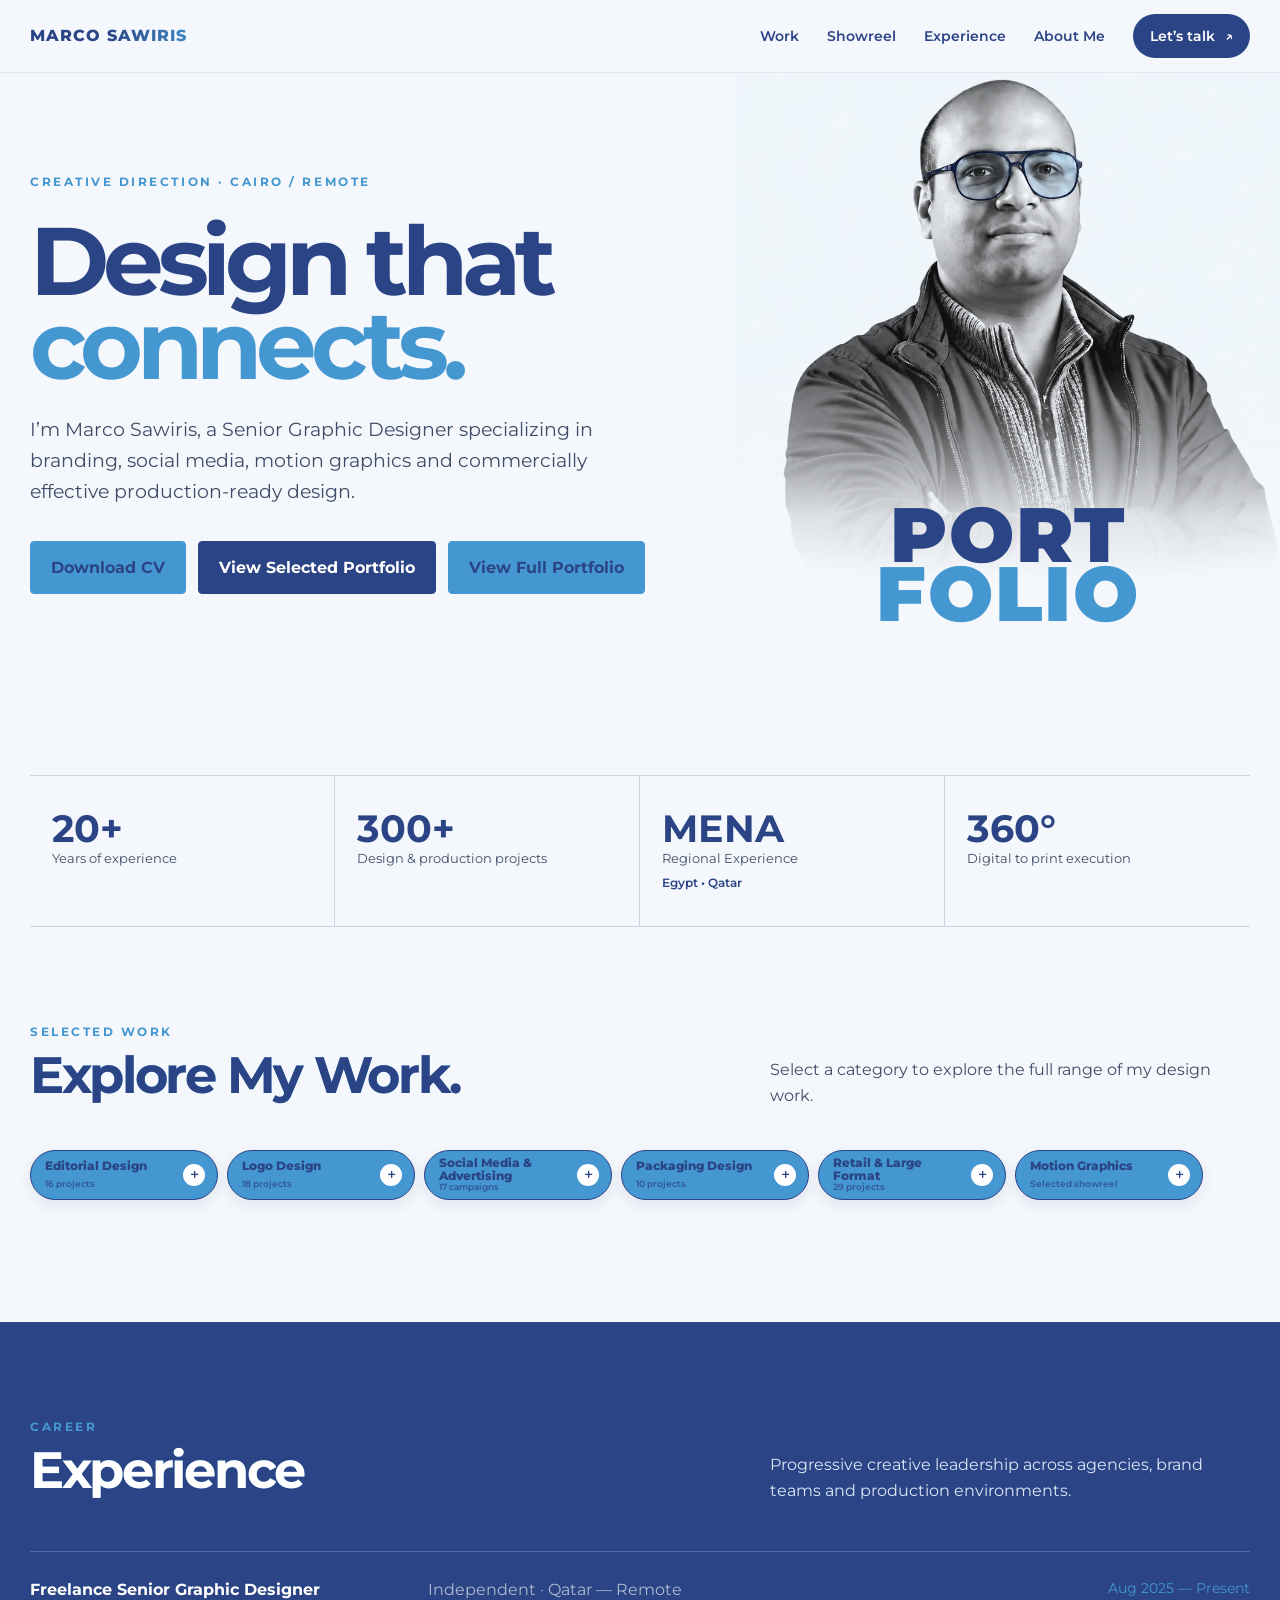
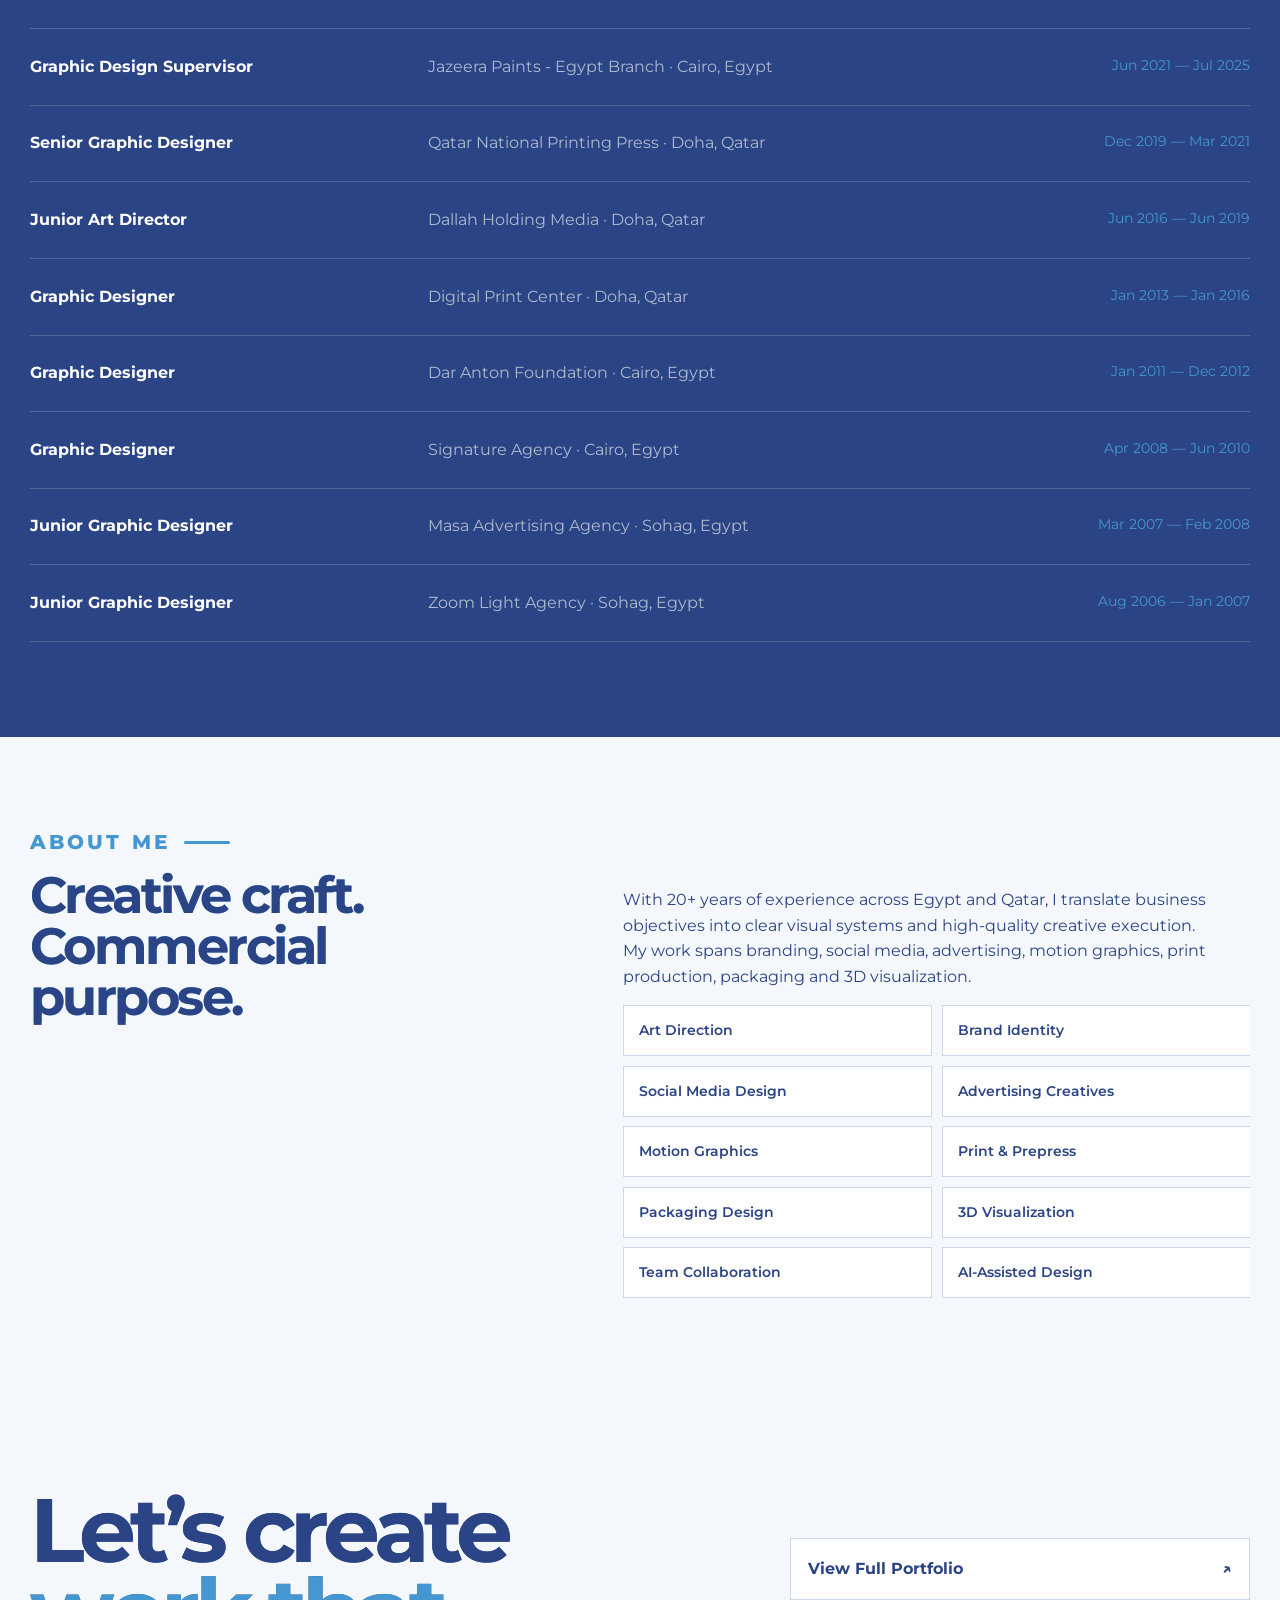
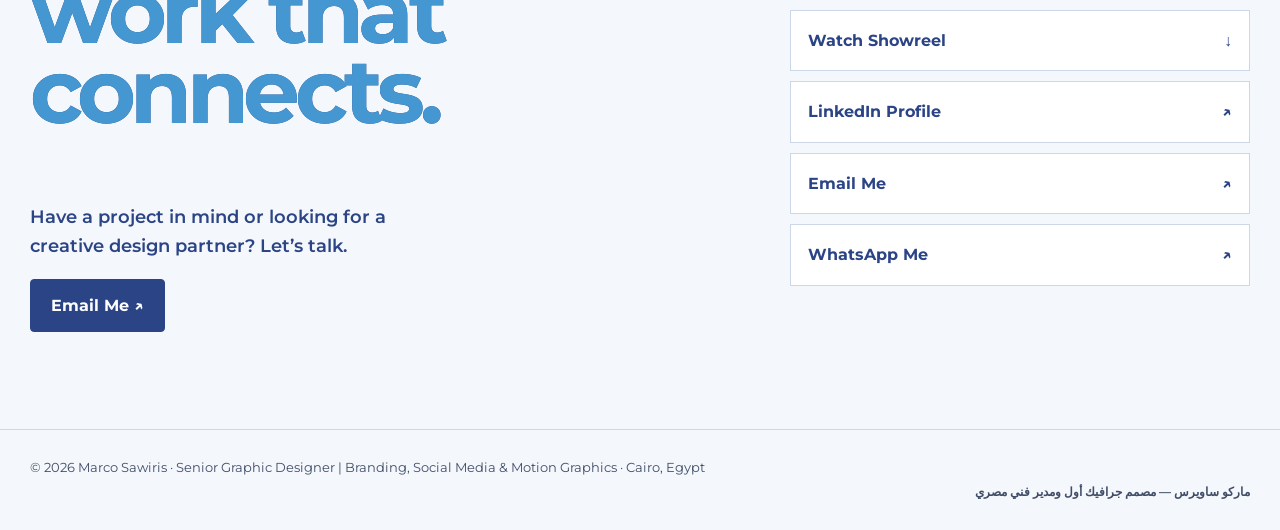
==== index.html @ f07af686 "Add files via upload" ====
<!doctype html>
<html lang="en">
  <head>
    <meta charset="UTF-8" />
    <meta name="viewport" content="width=device-width, initial-scale=1.0" />
    <meta name="theme-color" content="#102044" />

    <!-- العنوان اللي هيظهر في جوجل -->
    <title>Marco Sawiris | Senior Graphic Designer &amp; Art Director</title>

    <!-- الوصف اللي هيظهر في نتائج البحث -->
    <meta name="description" content="Marco Sawiris (ماركو ساويرس) — Senior Graphic Designer &amp; Art Director in Cairo: branding, social media, motion graphics, packaging &amp; print." />
    <meta name="author" content="Marco Sawiris" />
    <link rel="canonical" href="https://marco-sawiris.github.io/" />

    <!-- كود إثبات ملكية جوجل -->
    <meta name="google-site-verification" content="nOoADdu4auPwFT-9pPtDizTC8DgS2HjKHj9ZoH5v5hw" />

    <!-- المشاركة على واتساب / لينكدإن / فيسبوك / تويتر -->
    <meta property="og:type" content="website" />
    <meta property="og:site_name" content="Marco Sawiris" />
    <meta property="og:title" content="Marco Sawiris | Senior Graphic Designer &amp; Art Director" />
    <meta property="og:description" content="Commercially effective brand identities, campaigns, social content, and motion graphics." />
    <meta property="og:url" content="https://marco-sawiris.github.io/" />
    <meta property="og:image" content="https://marco-sawiris.github.io/assets/og-cover-2.jpg" />
    <meta property="og:image:width" content="1200" />
    <meta property="og:image:height" content="630" />
    <meta property="og:image:alt" content="Marco Sawiris — Senior Graphic Designer and Art Director" />
    <meta name="twitter:image" content="https://marco-sawiris.github.io/assets/og-cover-2.jpg" />
    <meta name="twitter:card" content="summary_large_image" />

    <!-- أيقونة الموقع (Favicon) -->
    <link rel="icon" type="image/png" href="assets/favicon.png?v=5" />
    <link rel="apple-touch-icon" href="assets/favicon.png?v=5" />

    <!-- ملف تعريف للـ AI (مسار نسبي) -->
    <link rel="alternate" type="text/plain" href="llms.txt" title="Marco Sawiris AI profile" />

    <!-- تحميل مبكر لأهم عناصر أول الشاشة -->
    <link rel="preload" as="image" href="assets/Marco.Sawiris-Hero-Portrait-03.webp" fetchpriority="high" />
    <link rel="preload" as="font" type="font/woff2" href="assets/fonts/Montserrat-VariableFont_wght.woff2" crossorigin />

    <!-- الستايلات -->
    <link rel="stylesheet" href="styles.css" />
    <link rel="stylesheet" href="experience-v19.css?v=47" />
    <style>
      .showreel .section-head .eyebrow,
      .showreel .section-head > p { color: #102044; }
      .to-top{position:fixed;right:max(20px,env(safe-area-inset-right));bottom:max(20px,env(safe-area-inset-bottom));z-index:20;width:48px;height:48px;border:0;border-radius:50%;background:#102044;color:#fff;font:700 1.35rem/1 Montserrat,Arial,sans-serif;display:grid;place-items:center;cursor:pointer;box-shadow:0 6px 20px rgba(16,32,68,.28);opacity:0;visibility:hidden;transform:translateY(12px);transition:opacity .25s ease,transform .25s ease,visibility .25s,background .2s}
      .to-top.is-visible{opacity:1;visibility:visible;transform:none}
      .to-top:hover{background:#304789}
      .to-top:focus-visible{outline:3px solid #50a8d9;outline-offset:3px}
      @media(prefers-reduced-motion:reduce){.to-top{transition:none}}
      .featured-reel{position:relative;aspect-ratio:16/9;background:#102044;margin-bottom:8px;overflow:hidden}
      .featured-reel-btn{appearance:none;border:0;padding:0;margin:0;width:100%;height:100%;position:relative;display:block;background:#102044;cursor:pointer;color:#fff;font:700 .95rem/1.3 Montserrat,Arial,sans-serif;text-align:left}
      .featured-reel-btn img{width:100%;height:100%;object-fit:cover;display:block;opacity:.9}
      .featured-reel-play{position:absolute;inset:0;margin:auto;width:84px;height:84px;border-radius:50%;background:rgba(48,71,137,.94);display:grid;place-items:center;font-size:1.7rem;padding-left:5px;box-shadow:0 0 0 12px rgba(80,168,217,.18);transition:transform .25s ease}
      .featured-reel-btn:hover .featured-reel-play{transform:scale(1.1)}
      .featured-reel-btn:focus-visible{outline:3px solid #50a8d9;outline-offset:-3px}
      .featured-reel-title{position:absolute;left:18px;bottom:14px;text-shadow:0 2px 10px rgba(0,0,0,.6)}
      .featured-reel iframe{width:100%;height:100%;border:0;display:block}
      .contact-cta{grid-column:1;grid-row:2}
      .contact-cta p{margin:0 0 18px;font-size:1.15rem;font-weight:600;max-width:34ch}
      @media(min-width:851px){.contact{grid-template-columns:1.2fr .8fr}.contact h2{grid-column:1;grid-row:1}.contact-links{grid-column:2;grid-row:1 / span 2}}
      @media(max-width:850px){.contact-cta{grid-column:auto;grid-row:auto}.featured-reel-play{width:64px;height:64px}}
    </style>

    <!-- السكريبتات (defer: بتشتغل بنفس الترتيب بعد تحميل الصفحة) -->
    <script defer src="motion.js"></script>
    <script defer src="logos-v1.js?v=5"></script>
    <script defer src="social-v1.js?v=12"></script>
    <script defer src="packaging-v1.js?v=3"></script>
    <script defer src="retail-v2.js?v=1"></script>
    <script defer src="showreel-v1.js?v=4"></script>
    <script defer src="experience-v19.js"></script>
    <script defer src="portfolio-toggle.js?v=8"></script>
    <script defer src="artwork-protection.js?v=3"></script>

    <!-- بيانات منظمة لجوجل: كيان واحد متسق على نفس الدومين -->
    <script type="application/ld+json">
    {
      "@context": "https://schema.org",
      "@graph": [
        {
          "@type": "WebSite",
          "@id": "https://marco-sawiris.github.io/#website",
          "name": "Marco Sawiris",
          "alternateName": ["ماركو ساويرس", "Marco Sawiris Portfolio"],
          "url": "https://marco-sawiris.github.io/"
        },
        {
          "@type": "ProfilePage",
          "url": "https://marco-sawiris.github.io/",
          "name": "Marco Sawiris — Senior Graphic Designer | Branding, Social Media & Motion Graphics",
          "dateModified": "2026-09-30T12:00:00+00:00",
          "isPartOf": { "@id": "https://marco-sawiris.github.io/#website" },
          "mainEntity": {
            "@type": "Person",
            "@id": "https://marco-sawiris.github.io/#marco-sawiris",
            "name": "Marco Sawiris",
            "alternateName": ["ماركو ساويرس", "Marco Sawires"],
            "url": "https://marco-sawiris.github.io/",
            "jobTitle": [
              "Senior Graphic Designer",
              "Art Director",
              "Graphic Design Supervisor"
            ],
            "description": "Egyptian Senior Graphic Designer with 20+ years of experience in branding, social media, motion graphics, print production, packaging and 3D visualization.",
            "knowsLanguage": ["Arabic", "English"],
            "homeLocation": { "@type": "Place", "name": "Cairo, Egypt" },
            "sameAs": [
              "https://www.linkedin.com/in/marco-sawiris",
              "https://linktr.ee/marco.sawiris"
            ]
          }
        }
      ]
    }
    </script>
  </head>
  <body>
    <nav class="nav">
      <div class="wrap nav-inner">
        <a class="mark" href="#top">MARCO SAWIRIS</a>
        <div class="menu">
          <a href="#work">Work</a><a href="#showreel">Showreel</a
          ><a href="#experience">Experience</a><a href="#about">About Me</a
          ><a class="pill" href="#contact">Let’s talk <span>↗</span></a>
        </div>
      </div>
    </nav>
    <main id="top">
      <header class="hero">
        <div class="hero-copy">
          <div class="eyebrow">Creative Direction · Cairo / Remote</div>
          <h1>Design that<br /><span>connects.</span></h1>
          <p class="lead">
            I’m Marco Sawiris, a Senior Graphic Designer specializing in
            branding, social media, motion graphics and commercially effective
            production-ready design.
          </p>
          <div class="hero-actions">
            <a
              class="btn"
              href="https://drive.google.com/file/d/1GhDxaaLKymtLOQxXorWLY9MQk9ELjSIa/view?usp=drivesdk"
              target="_blank"
              rel="noopener"
              >Download CV</a
            ><a
              class="btn primary"
              href="https://drive.google.com/file/d/1zF6tZiy5BdkBHuLDIIH_CXRCL01OF262/view?usp=drivesdk"
              target="_blank"
              rel="noopener"
              >View Selected Portfolio</a
            ><a
              class="btn"
              href="https://drive.google.com/file/d/1ewgBhCnZVvy12nM0HY8t4wVZW1QT7ZI0/view?usp=drivesdk"
              target="_blank"
              rel="noopener"
              >View Full Portfolio</a>
          </div>
        </div>
        <div class="hero-art">
          <strong role="img" aria-label="Portfolio"
            ><span class="port">PORT</span
            ><span class="folio">FOLIO</span></strong
          ><video
            class="portrait hero-video"
            autoplay
            muted
            playsinline
            preload="metadata"
            poster="assets/Marco.Sawiris-Hero-Portrait-03.webp"
            aria-label="Animated portrait of Marco Sawiris"
          >
            <source
              src="assets/Marco.Sawiris-Hero-Video-02-web.mp4"
              type="video/mp4"
            />
          </video>
        </div>
      </header>
      <div class="wrap stats">
        <div class="stat">
          <strong>20+</strong><span>Years of experience</span>
        </div>
        <div class="stat">
          <strong>300+</strong><span>Design & production projects</span>
        </div>
        <div class="stat">
          <strong>MENA</strong
          ><span
            >Regional Experience<small
              >Egypt • Qatar</small
            ></span
          >
        </div>
        <div class="stat">
          <strong>360°</strong><span>Digital to print execution</span>
        </div>
      </div>
      <section id="work">
        <div class="wrap">
          <div class="section-head">
            <div>
              <div class="eyebrow">Selected work</div>
              <h2 id="work-title">Explore My Work.</h2>
            </div>
            <p id="work-description">
              Select a category to explore the full range of my design work.
            </p>
          </div>
          <div class="filters" role="group" aria-label="Portfolio category">
            <button class="filter" data-filter="print" aria-expanded="false">
              Editorial Design</button
            ><button class="filter" data-filter="logo" aria-expanded="false">
              Logo Design</button
            ><button class="filter" data-filter="social" aria-expanded="false">
              Social Media &amp; Advertising</button
            ><button
              class="filter"
              data-filter="packaging"
              aria-expanded="false"
            >
              Packaging Design</button
            ><button class="filter" data-filter="retail" aria-expanded="false">
              Retail &amp; Large Format</button
            ><button class="filter" data-filter="motion" aria-expanded="false">
              Motion Graphics
            </button>
          </div>
          <div class="work-grid" id="portfolio-grid">
            <a
              class="work-card editorial-card"
              data-category="print"
              href="assets/editorial/Marco.Sawiris-Editorial-Print-02-Valuable-Archaeological-Collection.jpg"
              target="_blank"
              rel="noopener"
              ><img loading="lazy" decoding="async"
                src="assets/editorial/Marco.Sawiris-Editorial-Print-02-Valuable-Archaeological-Collection.jpg"
                alt="Valuable Archaeological Collection book cover"
              />
              <div class="editorial-copy">
                <h3>Valuable Archaeological Collection</h3>
                <p class="project-type">Book Cover - Culture & Heritage</p>
                <h4>Concept & Design Approach</h4>
                <p>
                  <b>Concept:</b> A heritage-led cover built around Islamic
                  architectural detail, giving the publication a strong sense of
                  history and cultural value.
                </p>
                <p>
                  <b>Design Approach:</b> Cinematic imagery, warm tonal
                  treatment and focused Arabic typography create depth and a
                  premium archival character.
                </p>
              </div></a
            >
            <a
              class="work-card editorial-card"
              data-category="print"
              href="assets/editorial/Marco.Sawiris-Editorial-Print-01-Amiri-Gems.jpg"
              target="_blank"
              rel="noopener"
              ><img loading="lazy" decoding="async"
                src="assets/editorial/Marco.Sawiris-Editorial-Print-01-Amiri-Gems.jpg"
                alt="Amiri Gems jewelry catalog"
              />
              <div class="editorial-copy">
                <h3>Amiri Gems</h3>
                <p class="project-type">Catalog - Jewelry</p>
                <h4>Concept & Design Approach</h4>
                <p>
                  <b>Concept:</b> A refined jewelry catalog direction that
                  places the product at the center and communicates elegance,
                  rarity and craftsmanship.
                </p>
                <p>
                  <b>Design Approach:</b> Premium product imagery, restrained
                  composition and soft neutral tones support a luxurious visual
                  hierarchy.
                </p>
              </div></a
            >
            <a
              class="work-card editorial-card"
              data-category="print"
              href="assets/editorial/Marco.Sawiris-Editorial-Print-03-Gulf-Builders.jpg"
              target="_blank"
              rel="noopener"
              ><img loading="lazy" decoding="async"
                src="assets/editorial/Marco.Sawiris-Editorial-Print-03-Gulf-Builders.jpg"
                alt="Gulf Builders construction company profile"
              />
              <div class="editorial-copy">
                <h3>Gulf Builders</h3>
                <p class="project-type">Company Profile - Construction</p>
                <h4>Concept & Design Approach</h4>
                <p>
                  <b>Concept:</b> A corporate profile concept built around the
                  human side of construction, balancing safety, expertise and
                  professional credibility.
                </p>
                <p>
                  <b>Design Approach:</b> Realistic photography, clear hierarchy
                  and industrial visual cues create a direct, dependable
                  corporate presentation.
                </p>
              </div></a
            >
            <a
              class="work-card editorial-card"
              data-category="print"
              href="assets/editorial/Marco.Sawiris-Editorial-Print-04-Al-Sawari-Bright-Light.jpg"
              target="_blank"
              rel="noopener"
              ><img loading="lazy" decoding="async"
                src="assets/editorial/Marco.Sawiris-Editorial-Print-04-Al-Sawari-Bright-Light.jpg"
                alt="Al-Sawari Bright Light real estate company profile"
              />
              <div class="editorial-copy">
                <h3>Al-Sawari Bright Light</h3>
                <p class="project-type">Company Profile - Real Estate</p>
                <h4>Concept & Design Approach</h4>
                <p>
                  <b>Concept:</b> A contemporary corporate cover using
                  architecture as the main brand asset, communicating scale,
                  development and modern urban growth.
                </p>
                <p>
                  <b>Design Approach:</b> Geometric white lines, architectural
                  photography and generous negative space give the profile a
                  structured modern identity.
                </p>
              </div></a
            >
            <a
              class="work-card editorial-card"
              data-category="print"
              href="assets/editorial/Marco.Sawiris-Editorial-Print-05-Volt-Craft-Contracting.jpg"
              target="_blank"
              rel="noopener"
              ><img loading="lazy" decoding="async"
                src="assets/editorial/Marco.Sawiris-Editorial-Print-05-Volt-Craft-Contracting.jpg"
                alt="Volt Craft Contracting company profile"
              />
              <div class="editorial-copy">
                <h3>Volt Craft Contracting</h3>
                <p class="project-type">Company Profile - Contracting</p>
                <h4>Concept & Design Approach</h4>
                <p>
                  <b>Concept:</b> A bold corporate publication that presents the
                  contractor as modern, capable and people-driven, with a strong
                  visual identity.
                </p>
                <p>
                  <b>Design Approach:</b> High-contrast branding, monochrome
                  team imagery and modular editorial layouts create a confident
                  contemporary system.
                </p>
              </div></a
            >
            <a
              class="work-card editorial-card"
              data-category="print"
              href="assets/editorial/Marco.Sawiris-Editorial-Print-06-Energy-Awards-Dinner-Menu.jpg"
              target="_blank"
              rel="noopener"
              ><img loading="lazy" decoding="async"
                src="assets/editorial/Marco.Sawiris-Editorial-Print-06-Energy-Awards-Dinner-Menu.jpg"
                alt="Energy Awards dinner menu"
              />
              <div class="editorial-copy">
                <h3>Energy Awards Dinner Menu</h3>
                <p class="project-type">Event Collateral - Energy</p>
                <h4>Concept & Design Approach</h4>
                <p>
                  <b>Concept:</b> An elegant event menu designed to reflect the
                  prestige of an international energy awards ceremony without
                  visual excess.
                </p>
                <p>
                  <b>Design Approach:</b> Subtle geometric patterning, centered
                  typography and restrained metallic tones establish a formal
                  premium character.
                </p>
              </div></a
            >
            <a
              class="work-card editorial-card"
              data-category="print"
              href="assets/editorial/Marco.Sawiris-Editorial-Print-07-Jazeera-Paints-Price-List.jpg"
              target="_blank"
              rel="noopener"
              ><img loading="lazy" decoding="async"
                src="assets/editorial/Marco.Sawiris-Editorial-Print-07-Jazeera-Paints-Price-List.jpg"
                alt="Jazeera Paints price list catalog"
              />
              <div class="editorial-copy">
                <h3>Jazeera Paints Price List</h3>
                <p class="project-type">Product Catalog - Paints</p>
                <h4>Concept & Design Approach</h4>
                <p>
                  <b>Concept:</b> A functional product publication that
                  organizes a broad paint range into an accessible, branded
                  reference for customers and sales teams.
                </p>
                <p>
                  <b>Design Approach:</b> Clean grids, product-led pages and
                  controlled brand accents improve navigation while keeping the
                  catalog visually light.
                </p>
              </div></a
            >
            <a
              class="work-card editorial-card"
              data-category="print"
              href="assets/editorial/Marco.Sawiris-Editorial-Print-08-Jazeera-Cement-Products.jpg"
              target="_blank"
              rel="noopener"
              ><img loading="lazy" decoding="async"
                src="assets/editorial/Marco.Sawiris-Editorial-Print-08-Jazeera-Cement-Products.jpg"
                alt="Jazeera Cement Products catalog"
              />
              <div class="editorial-copy">
                <h3>Jazeera Cement Products</h3>
                <p class="project-type">Product Catalog - Construction</p>
                <h4>Concept & Design Approach</h4>
                <p>
                  <b>Concept:</b> A technical catalog direction that makes
                  industrial products feel organized, contemporary and
                  commercially presentable.
                </p>
                <p>
                  <b>Design Approach:</b> Neutral architectural styling,
                  structured information blocks and product renders create a
                  precise professional hierarchy.
                </p>
              </div></a
            >
            <a
              class="work-card editorial-card"
              data-category="print"
              href="assets/editorial/Marco.Sawiris-Editorial-Print-09-Qatar-Trade-Conference.jpg"
              target="_blank"
              rel="noopener"
              ><img loading="lazy" decoding="async"
                src="assets/editorial/Marco.Sawiris-Editorial-Print-09-Qatar-Trade-Conference.jpg"
                alt="Qatar Trade Conference magazine"
              />
              <div class="editorial-copy">
                <h3>Qatar Trade Conference</h3>
                <p class="project-type">Magazine - Event Publication</p>
                <h4>Concept & Design Approach</h4>
                <p>
                  <b>Concept:</b> A dynamic conference publication that connects
                  trade, logistics and expert content within one energetic
                  editorial language.
                </p>
                <p>
                  <b>Design Approach:</b> Circular image framing, strong
                  blue-magenta accents and clear content hierarchy create
                  movement and event visibility.
                </p>
              </div></a
            >
            <a
              class="work-card editorial-card"
              data-category="print"
              href="assets/editorial/Marco.Sawiris-Editorial-Print-10-Hadu-Projects.jpg"
              target="_blank"
              rel="noopener"
              ><img loading="lazy" decoding="async"
                src="assets/editorial/Marco.Sawiris-Editorial-Print-10-Hadu-Projects.jpg"
                alt="Hadu Projects gift catalog"
              />
              <div class="editorial-copy">
                <h3>Hadu Projects</h3>
                <p class="project-type">Gift Catalog - Creative Industries</p>
                <h4>Concept & Design Approach</h4>
                <p>
                  <b>Concept:</b> A playful catalog identity that presents
                  creative merchandise through a hand-drawn visual language with
                  an approachable personality.
                </p>
                <p>
                  <b>Design Approach:</b> Monochrome doodle illustration with a
                  bold red focal block gives the cover contrast, memorability
                  and youthful energy.
                </p>
              </div></a
            >
            <a
              class="work-card editorial-card"
              data-category="print"
              href="assets/editorial/Marco.Sawiris-Editorial-Print-11-Shell-World-Qatar.jpg"
              target="_blank"
              rel="noopener"
              ><img loading="lazy" decoding="async"
                src="assets/editorial/Marco.Sawiris-Editorial-Print-11-Shell-World-Qatar.jpg"
                alt="Shell World Qatar corporate magazine"
              />
              <div class="editorial-copy">
                <h3>Shell World Qatar</h3>
                <p class="project-type">Corporate Magazine - Energy</p>
                <h4>Concept & Design Approach</h4>
                <p>
                  <b>Concept:</b> A corporate magazine system that balances
                  global brand consistency with local editorial storytelling and
                  event coverage.
                </p>
                <p>
                  <b>Design Approach:</b> Strong Shell brand colors, modular
                  article layouts and documentary imagery support fast reading
                  and brand recognition.
                </p>
              </div></a
            >
            <a
              class="work-card editorial-card"
              data-category="print"
              href="assets/editorial/Marco.Sawiris-Editorial-Print-12-North-Oil-Company.jpg"
              target="_blank"
              rel="noopener"
              ><img loading="lazy" decoding="async"
                src="assets/editorial/Marco.Sawiris-Editorial-Print-12-North-Oil-Company.jpg"
                alt="North Oil Company corporate brochure"
              />
              <div class="editorial-copy">
                <h3>North Oil Company</h3>
                <p class="project-type">Corporate Brochure - Energy</p>
                <h4>Concept & Design Approach</h4>
                <p>
                  <b>Concept:</b> An information-led corporate brochure that
                  translates complex operational content into a clear and
                  credible visual story.
                </p>
                <p>
                  <b>Design Approach:</b> Geometric brand shapes, infographics,
                  photography and disciplined grids make technical information
                  easier to scan.
                </p>
              </div></a
            >
            <a
              class="work-card editorial-card"
              data-category="print"
              href="assets/editorial/Marco.Sawiris-Editorial-Print-13-Shop-Qatar.jpg"
              target="_blank"
              rel="noopener"
              ><img loading="lazy" decoding="async"
                src="assets/editorial/Marco.Sawiris-Editorial-Print-13-Shop-Qatar.jpg"
                alt="Shop Qatar retail and lifestyle magazine"
              />
              <div class="editorial-copy">
                <h3>Shop Qatar</h3>
                <p class="project-type">Magazine - Retail & Lifestyle</p>
                <h4>Concept & Design Approach</h4>
                <p>
                  <b>Concept:</b> A lively editorial direction built around
                  shopping, fashion and city experiences, designed to feel
                  energetic and contemporary.
                </p>
                <p>
                  <b>Design Approach:</b> Bold illustration, warm orange-magenta
                  tones and expressive editorial imagery create a youthful
                  retail atmosphere.
                </p>
              </div></a
            >
            <a
              class="work-card editorial-card"
              data-category="print"
              href="assets/editorial/Marco.Sawiris-Editorial-Print-14-Idea-Notebook.jpg"
              target="_blank"
              rel="noopener"
              ><img loading="lazy" decoding="async"
                src="assets/editorial/Marco.Sawiris-Editorial-Print-14-Idea-Notebook.jpg"
                alt="Idea Notebook entrepreneurship cover"
              />
              <div class="editorial-copy">
                <h3>Idea Notebook</h3>
                <p class="project-type">Notebook Cover - Entrepreneurship</p>
                <h4>Concept & Design Approach</h4>
                <p>
                  <b>Concept:</b> A creative notebook concept centered on ideas,
                  ambition and entrepreneurship, using informal visual language
                  to encourage expression.
                </p>
                <p>
                  <b>Design Approach:</b> Handwritten typography, sketch-style
                  graphics and varied accent colors create a personal, energetic
                  and idea-driven feel.
                </p>
              </div></a
            >
            <a
              class="work-card editorial-card"
              data-category="print"
              href="assets/editorial/Marco.Sawiris-Editorial-Print-15-QSRTC-Outreach-2015.jpg"
              target="_blank"
              rel="noopener"
              ><img loading="lazy" decoding="async"
                src="assets/editorial/Marco.Sawiris-Editorial-Print-15-QSRTC-Outreach-2015.jpg"
                alt="QSRTC Outreach publication"
              />
              <div class="editorial-copy">
                <h3>QSRTC Outreach</h3>
                <p class="project-type">Outreach Publication - Energy</p>
                <h4>Concept & Design Approach</h4>
                <p>
                  <b>Concept:</b> A compact outreach publication presenting
                  technical activities in an accessible format while maintaining
                  strong corporate recognition.
                </p>
                <p>
                  <b>Design Approach:</b> Shell yellow, structured spreads and
                  technical photography deliver a clean branded editorial system
                  with high visibility.
                </p>
              </div></a
            >
            <a
              class="work-card editorial-card"
              data-category="print"
              href="assets/editorial/Marco.Sawiris-Editorial-Print-16-Corporate-Profile-Qatar.jpg"
              target="_blank"
              rel="noopener"
              ><img loading="lazy" decoding="async"
                src="assets/editorial/Marco.Sawiris-Editorial-Print-16-Corporate-Profile-Qatar.jpg"
                alt="Qatar real estate corporate profile"
              />
              <div class="editorial-copy">
                <h3>Corporate Profile - Qatar</h3>
                <p class="project-type">Company Profile - Real Estate</p>
                <h4>Concept & Design Approach</h4>
                <p>
                  <b>Concept:</b> A restrained corporate editorial concept
                  combining Doha architecture with a formal information
                  structure for a credible business presence.
                </p>
                <p>
                  <b>Design Approach:</b> Monochrome city photography, burgundy
                  accents and geometric patterning create a mature,
                  institutional and regionally relevant look.
                </p>
              </div></a
            >
          </div>
        </div>
      </section>
      <section class="showreel" id="showreel">
        <div class="wrap">
          <div class="section-head">
            <div>
              <div class="eyebrow">Showreel</div>
              <h2>Motion in action.</h2>
            </div>
            <p>
              Play the featured video below, or open any video from the live
              showreel gallery.
            </p>
          </div>
          <div class="showreel-frame">
            <iframe
              src="https://drive.google.com/embeddedfolderview?id=1smqu8uYexZ1O3ZZDyJmsUYpvpk3WUfDZ#grid"
              title="Marco Sawiris showreel video gallery"
              loading="lazy"
              allow="fullscreen"
            ></iframe>
          </div>
        </div>
      </section>
      <section class="experience" id="experience">
        <div class="wrap">
          <div class="eyebrow">Career</div>
          <div class="section-head">
            <h2>Experience</h2>
            <p>
              Progressive creative leadership across agencies, brand teams and
              production environments.
            </p>
          </div>
          <div class="timeline">
            <div class="role">
              <strong>Freelance Senior Graphic Designer</strong
              ><span>Independent · Qatar — Remote</span
              ><time>Aug 2025 — Present</time>
            </div>
            <div class="role">
              <strong>Graphic Design Supervisor</strong
              ><span>Jazeera Paints - Egypt Branch · Cairo, Egypt</span
              ><time>Jun 2021 — Jul 2025</time>
            </div>
            <div class="role">
              <strong>Senior Graphic Designer</strong
              ><span>Qatar National Printing Press · Doha, Qatar</span
              ><time>Dec 2019 — Mar 2021</time>
            </div>
            <div class="role">
              <strong>Junior Art Director</strong
              ><span>Dallah Holding Media · Doha, Qatar</span
              ><time>Jun 2016 — Jun 2019</time>
            </div>
            <div class="role">
              <strong>Graphic Designer</strong
              ><span>Digital Print Center · Doha, Qatar</span
              ><time>Jan 2013 — Jan 2016</time>
            </div>
            <div class="role">
              <strong>Graphic Designer</strong
              ><span>Dar Anton Foundation · Cairo, Egypt</span
              ><time>Jan 2011 — Dec 2012</time>
            </div>
            <div class="role">
              <strong>Graphic Designer</strong
              ><span>Signature Agency · Cairo, Egypt</span
              ><time>Apr 2008 — Jun 2010</time>
            </div>
            <div class="role">
              <strong>Junior Graphic Designer</strong
              ><span>Masa Advertising Agency · Sohag, Egypt</span
              ><time>Mar 2007 — Feb 2008</time>
            </div>
            <div class="role">
              <strong>Junior Graphic Designer</strong
              ><span>Zoom Light Agency · Sohag, Egypt</span
              ><time>Aug 2006 — Jan 2007</time>
            </div>
          </div>
        </div>
      </section>
      <section id="about">
        <div class="wrap about-grid">
          <div>
            <div class="eyebrow about-eyebrow">About Me</div>
            <h2>Creative craft.<br />Commercial purpose.</h2>
          </div>
          <div class="about-details">
            <p>
              With 20+ years of experience across Egypt and Qatar, I translate
              business objectives into clear visual systems and high-quality
              creative execution.<br /><span class="about-second-sentence"
                >My work spans branding, social media, advertising, motion
                graphics, print production, packaging and 3D
                visualization.</span
              >
            </p>
            <div class="skill-grid">
              <div class="skill">Art Direction</div>
              <div class="skill">Brand Identity</div>
              <div class="skill">Social Media Design</div>
              <div class="skill">Advertising Creatives</div>
              <div class="skill">Motion Graphics</div>
              <div class="skill">Print & Prepress</div>
              <div class="skill">Packaging Design</div>
              <div class="skill">3D Visualization</div>
              <div class="skill">Team Collaboration</div>
              <div class="skill">AI-Assisted Design</div>
            </div>
          </div>
        </div>
      </section>
      <section id="contact">
        <div class="wrap contact">
          <h2>Let’s create<br /><span>work that connects.</span></h2>
          <div class="contact-cta">
            <p>
              Have a project in mind or looking for a creative design partner?
              Let’s talk.
            </p>
            <a class="btn primary" href="mailto:mmalgy@gmail.com?subject=Project%20inquiry">Email Me ↗</a>
          </div>
          <div class="contact-links">
            <a
          href="https://drive.google.com/file/d/1ewgBhCnZVvy12nM0HY8t4wVZW1QT7ZI0/view?usp=sharing"
          target="_blank"
          rel="noopener"
          >View Full Portfolio <span>↗</span></a
            ><a href="#showreel" data-open-reel>Watch Showreel <span>↓</span></a
            ><a
              href="https://www.linkedin.com/in/marco-sawiris"
              target="_blank"
              rel="noopener"
              >LinkedIn Profile <span>↗</span></a
            ><a href="mailto:mmalgy@gmail.com">Email Me <span>↗</span></a
            ><a href="https://wa.me/201200076519" target="_blank" rel="noopener"
              >WhatsApp Me <span>↗</span></a
            >
          </div>
        </div>
      </section>
    </main>
    <footer class="footer">
      <div class="wrap">
        © 2026 Marco Sawiris · Senior Graphic Designer | Branding, Social Media
        &amp; Motion Graphics · Cairo, Egypt<span
          class="arabic-identity"
          lang="ar"
          dir="rtl"
          >ماركو ساويرس — مصمم جرافيك أول ومدير فني مصري</span
        >
      </div>
    </footer>
    <button class="to-top" type="button" aria-label="Back to top" title="Back to top">↑</button>
    <script>
      (function () {
        var btn = document.querySelector(".to-top");
        if (!btn) return;
        function toggle() {
          btn.classList.toggle("is-visible", window.scrollY > 700);
        }
        window.addEventListener("scroll", toggle, { passive: true });
        toggle();
        btn.addEventListener("click", function () {
          var reduce = window.matchMedia("(prefers-reduced-motion: reduce)").matches;
          window.scrollTo({ top: 0, behavior: reduce ? "auto" : "smooth" });
        });
      })();
    </script>
    <script>
      document.querySelectorAll("[data-open-reel]").forEach(function (a) {
        a.addEventListener("click", function (e) {
          e.preventDefault();
          var nav = document.querySelector('.menu a[href="#showreel"]');
          if (nav) nav.click();
        });
      });
    </script>
  </body>
</html>
---- styles.css ----
@font-face{font-family:Montserrat;src:url('assets/fonts/Montserrat-VariableFont_wght.woff2') format('woff2');font-style:normal;font-weight:100 900;font-display:swap}@font-face{font-family:Montserrat;src:url('assets/fonts/Montserrat-Italic-VariableFont_wght.woff2') format('woff2');font-style:italic;font-weight:100 900;font-display:swap}
:root{--ink:#102044;--blue:#304789;--cyan:#50a8d9;--paper:#f4f7fb;--white:#fff;--line:#ccd7e7;--muted:#64718a;--yellow:#f4bd3f}
*{box-sizing:border-box}html{scroll-behavior:smooth}body{margin:0;background:var(--paper);color:var(--ink);font-family:Montserrat,Arial,sans-serif;font-size:16px;line-height:1.6}a{color:inherit}img{max-width:100%;display:block}.wrap{width:min(1220px,calc(100% - 48px));margin:auto}.nav{position:sticky;top:0;z-index:10;background:rgba(244,247,251,.9);backdrop-filter:blur(14px);border-bottom:1px solid rgba(16,32,68,.08)}.nav-inner{height:72px;display:flex;align-items:center;justify-content:space-between}.mark{font-weight:800;letter-spacing:.06em;text-decoration:none}.menu{display:flex;gap:28px;align-items:center}.menu a{text-decoration:none;font-size:.88rem;font-weight:600}.menu a:hover{color:var(--cyan)}.pill{display:inline-flex;align-items:center;gap:10px;padding:11px 17px;border-radius:999px;background:var(--ink);color:#fff!important}.hero{min-height:78vh;display:grid;grid-template-columns:1.15fr .85fr;align-items:stretch}.hero-copy{padding:100px max(6vw,40px) 80px calc((100vw - min(1220px,calc(100vw - 48px)))/2)}.eyebrow{color:var(--cyan);font-weight:700;letter-spacing:.22em;text-transform:uppercase;font-size:.72rem}.hero h1{font-size:clamp(3.2rem,7.5vw,7.8rem);line-height:.87;letter-spacing:-.065em;margin:28px 0}.hero h1 span{color:var(--cyan)}.lead{font-size:clamp(1.05rem,1.5vw,1.3rem);max-width:690px;color:#3f4d68}.hero-actions{display:flex;gap:12px;flex-wrap:wrap;margin-top:34px}.btn{display:inline-flex;padding:13px 20px;border-radius:4px;text-decoration:none;font-weight:700;border:1px solid var(--ink)}.btn.primary{background:var(--ink);color:#fff}.hero-art{background:var(--blue);position:relative;overflow:hidden;display:grid;align-content:end;padding:56px}.hero-art:before{content:"";position:absolute;inset:0;background:linear-gradient(135deg,transparent 55%,rgba(80,168,217,.9) 55% 67%,transparent 67%),linear-gradient(90deg,transparent 0 82%,var(--yellow) 82% 84%,transparent 84%)}.hero-art strong{position:relative;color:#fff;font-size:clamp(2.2rem,4vw,5rem);line-height:.9;letter-spacing:.08em}.hero-art span{color:var(--cyan)}section{padding:96px 0}.section-head{display:flex;justify-content:space-between;gap:32px;align-items:end;margin-bottom:42px}.section-head h2{font-size:clamp(2rem,4vw,4.2rem);line-height:1;margin:8px 0;letter-spacing:-.045em}.section-head p{max-width:480px;color:var(--muted);margin:0}.stats{display:grid;grid-template-columns:repeat(4,1fr);border-top:1px solid var(--line);border-bottom:1px solid var(--line)}.stat{padding:34px 22px;border-right:1px solid var(--line)}.stat:last-child{border:0}.stat strong{display:block;font-size:2.4rem;line-height:1}.stat span{color:var(--muted);font-size:.84rem}.projects{display:grid;grid-template-columns:repeat(12,1fr);gap:20px}.project{position:relative;background:#e8eef7;overflow:hidden;text-decoration:none;min-height:360px}.project.large{grid-column:span 7}.project.small{grid-column:span 5}.project.wide{grid-column:span 12;min-height:420px}.project img{width:100%;height:100%;object-fit:cover;transition:transform .6s ease}.project:hover img{transform:scale(1.025)}.project-label{position:absolute;left:18px;bottom:18px;background:#fff;padding:13px 16px;box-shadow:0 8px 30px rgba(16,32,68,.12)}.project-label strong{display:block}.project-label span{font-size:.78rem;color:var(--muted)}.about-grid{display:grid;grid-template-columns:.9fr 1.1fr;gap:80px}.about-grid h2{font-size:clamp(2.3rem,4vw,4.8rem);line-height:1;letter-spacing:-.05em;margin:0}.skill-grid{display:grid;grid-template-columns:repeat(2,1fr);gap:10px}.skill{background:#fff;border:1px solid var(--line);padding:13px 15px;font-weight:600;font-size:.88rem}.experience{background:var(--ink);color:#fff}.experience .eyebrow{color:var(--cyan)}.timeline{margin-top:48px;border-top:1px solid rgba(255,255,255,.2)}.role{display:grid;grid-template-columns:1fr 1.5fr .65fr;gap:30px;padding:25px 0;border-bottom:1px solid rgba(255,255,255,.18)}.role span{color:#aeb9cf}.role time{text-align:right;color:var(--cyan);font-size:.88rem}.contact{display:grid;grid-template-columns:1.2fr .8fr;gap:70px;align-items:center}.contact h2{font-size:clamp(3rem,7vw,7rem);line-height:.9;letter-spacing:-.06em;margin:0}.contact h2 span{color:var(--cyan)}.contact-links{display:grid;gap:10px}.contact-links a{background:#fff;border:1px solid var(--line);padding:17px;text-decoration:none;font-weight:700;display:flex;justify-content:space-between}.footer{padding:28px 0;border-top:1px solid var(--line);font-size:.8rem;color:var(--muted)}
@media(max-width:850px){.menu a:not(.pill){display:none}.hero{grid-template-columns:1fr}.hero-copy{padding:80px 24px 55px}.hero-art{min-height:280px;padding:34px}.wrap{width:min(100% - 32px,1220px)}section{padding:70px 0}.section-head,.about-grid,.contact{display:grid;gap:28px}.stats{grid-template-columns:repeat(2,1fr)}.stat:nth-child(2){border-right:0}.project.large,.project.small,.project.wide{grid-column:span 12;min-height:300px}.role{grid-template-columns:1fr}.role time{text-align:left}.skill-grid{grid-template-columns:1fr}}
@media(prefers-reduced-motion:reduce){html{scroll-behavior:auto}.project img{transition:none}}
.hero-art .portrait{position:absolute;inset:0;width:100%;height:100%;object-fit:cover;object-position:center 16%;filter:contrast(1.03);mix-blend-mode:multiply;opacity:.96;transform:scale(1.035);z-index:1;transition:transform .15s linear;-webkit-mask-image:linear-gradient(to bottom,#000 0 80%,transparent 100%);mask-image:linear-gradient(to bottom,#000 0 80%,transparent 100%)}.hero-art:after{content:"";position:absolute;inset:0;z-index:2;background:linear-gradient(180deg,rgba(16,32,68,.02) 40%,rgba(16,32,68,.9) 100%),linear-gradient(90deg,rgba(48,71,137,.18),transparent 60%)}.hero-art:before{z-index:3;mix-blend-mode:screen;opacity:.7}.hero-art strong{z-index:4;text-shadow:0 8px 30px rgba(4,12,32,.25)}
.motion-ready .hero-copy .eyebrow,.motion-ready .hero h1,.motion-ready .hero .lead,.motion-ready .hero-actions{opacity:0;animation:heroIn .8s cubic-bezier(.2,.75,.2,1) forwards}.motion-ready .hero h1{animation-delay:.1s}.motion-ready .hero .lead{animation-delay:.2s}.motion-ready .hero-actions{animation-delay:.3s}.motion-ready .hero-art{animation:portraitIn 1.05s cubic-bezier(.2,.75,.2,1) both}.motion-ready .hero-art strong{animation:typeRise 1s .28s cubic-bezier(.2,.75,.2,1) both}
.reveal{opacity:0;transform:translateY(28px);transition:opacity .72s cubic-bezier(.2,.75,.2,1) var(--reveal-delay,0ms),transform .72s cubic-bezier(.2,.75,.2,1) var(--reveal-delay,0ms)}.reveal.is-visible{opacity:1;transform:none}.project-label{transition:transform .35s ease,box-shadow .35s ease}.project:hover .project-label{transform:translateY(-5px);box-shadow:0 14px 34px rgba(16,32,68,.18)}.btn,.contact-links a,.menu a{transition:transform .25s ease,color .25s ease,background-color .25s ease,border-color .25s ease}.btn:hover,.contact-links a:hover{transform:translateY(-3px)}.btn.primary:hover{background:var(--cyan);border-color:var(--cyan)}
@keyframes heroIn{from{opacity:0;transform:translateY(26px)}to{opacity:1;transform:none}}@keyframes portraitIn{from{opacity:0;clip-path:inset(0 0 100% 0)}to{opacity:1;clip-path:inset(0)}}@keyframes typeRise{from{opacity:0;transform:translateY(38px)}to{opacity:1;transform:none}}
@media(prefers-reduced-motion:reduce){.motion-ready .hero-copy .eyebrow,.motion-ready .hero h1,.motion-ready .hero .lead,.motion-ready .hero-actions,.motion-ready .hero-art,.motion-ready .hero-art strong{animation:none;opacity:1}.reveal{opacity:1;transform:none;transition:none}.hero-art .portrait{transform:none!important;transition:none}.btn,.contact-links a,.menu a,.project-label{transition:none}}
.motion-ready .reveal{opacity:0;will-change:transform,opacity,clip-path;transition:opacity .85s cubic-bezier(.16,1,.3,1) var(--reveal-delay,0ms),transform .85s cubic-bezier(.16,1,.3,1) var(--reveal-delay,0ms),clip-path 1s cubic-bezier(.16,1,.3,1) var(--reveal-delay,0ms)}.motion-ready .reveal-left{transform:translate3d(-64px,0,0)}.motion-ready .reveal-right{transform:translate3d(64px,0,0)}.motion-ready .reveal-project{transform:translate3d(0,70px,0) scale(.96);clip-path:inset(0 0 100% 0)}.motion-ready .reveal.is-visible{opacity:1;transform:translate3d(0,0,0) scale(1);clip-path:inset(0)}.project img{transform:scale(1.08);will-change:transform}.hero-art strong{animation:typeRise 1s .28s cubic-bezier(.16,1,.3,1) both,floatType 5s 1.4s ease-in-out infinite}.hero-art:before{animation:accentDrift 7s ease-in-out infinite alternate}@keyframes floatType{0%,100%{transform:translateY(0)}50%{transform:translateY(-10px)}}@keyframes accentDrift{from{transform:translateX(-2%)}to{transform:translateX(2%)}}
.showreel{background:var(--cyan);overflow:hidden}.showreel-stage{position:relative;min-height:520px;background:var(--ink);display:grid;place-items:center;text-decoration:none;color:#fff;overflow:hidden}.showreel-stage:before{content:"MOTION  MOTION  MOTION  MOTION";position:absolute;white-space:nowrap;font-size:clamp(5rem,13vw,13rem);font-weight:800;letter-spacing:-.07em;color:rgba(255,255,255,.055);animation:showreelTrack 14s linear infinite}.showreel-stage:after{content:"";position:absolute;inset:0;background:radial-gradient(circle at center,rgba(80,168,217,.3),transparent 48%)}.play{position:relative;z-index:2;width:112px;height:112px;border-radius:50%;background:var(--cyan);display:grid;place-items:center;font-size:2.4rem;padding-left:7px;box-shadow:0 0 0 18px rgba(80,168,217,.13);transition:transform .35s ease,box-shadow .35s ease}.showreel-stage:hover .play{transform:scale(1.12);box-shadow:0 0 0 30px rgba(80,168,217,.1)}.showreel-copy{position:absolute;z-index:2;left:36px;bottom:30px}.showreel-copy strong{display:block;font-size:1.25rem}.showreel-copy span{color:#b8c5dc;font-size:.85rem}@keyframes showreelTrack{to{transform:translateX(-28%)}}
@media(max-width:850px){.showreel-stage{min-height:360px}.play{width:88px;height:88px}.showreel-copy{left:22px;bottom:20px}.motion-ready .reveal-left,.motion-ready .reveal-right{transform:translate3d(0,45px,0)}}
@media(prefers-reduced-motion:reduce){.motion-ready .reveal,.motion-ready .reveal-left,.motion-ready .reveal-right,.motion-ready .reveal-project{opacity:1;transform:none;clip-path:none;transition:none}.hero-art strong,.hero-art:before,.showreel-stage:before{animation:none}}
.filters{display:flex;gap:10px;flex-wrap:wrap;margin:-10px 0 34px}.filter{appearance:none;border:1px solid var(--line);background:#fff;color:var(--ink);font:600 .82rem Montserrat,Arial,sans-serif;padding:11px 16px;border-radius:999px;cursor:pointer;transition:.25s ease}.filter:hover,.filter.is-active{background:var(--ink);border-color:var(--ink);color:#fff;transform:translateY(-2px)}.work-grid{display:grid;grid-template-columns:repeat(4,minmax(0,1fr));gap:18px}.work-card{position:relative;display:block;aspect-ratio:1/1;background:#e9edf3;overflow:hidden;text-decoration:none;transition:opacity .35s ease,transform .5s cubic-bezier(.16,1,.3,1)}.work-card.wide-card{aspect-ratio:4/3}.work-card.is-hidden{display:none}.work-card img{width:100%;height:100%;object-fit:cover;transition:transform .65s cubic-bezier(.16,1,.3,1),filter .4s ease}.work-card:after{content:"";position:absolute;inset:35% 0 0;background:linear-gradient(transparent,rgba(9,19,43,.88));opacity:.25;transition:opacity .35s ease}.work-card>span{position:absolute;z-index:2;left:18px;right:18px;bottom:16px;color:#fff;font-weight:700;transform:translateY(8px);opacity:0;transition:.35s ease}.work-card small{display:block;font-size:.72rem;font-weight:500;color:#c8d4e8}.work-card:hover img{transform:scale(1.07)}.work-card:hover:after{opacity:1}.work-card:hover>span{opacity:1;transform:none}.showreel-frame{background:var(--ink);padding:10px;border-radius:3px;box-shadow:0 24px 70px rgba(16,32,68,.2)}.showreel-frame iframe{display:block;width:100%;height:540px;border:0;background:#fff}.showreel-link{display:inline-flex;margin-top:18px;padding:13px 20px;background:var(--ink);color:#fff;text-decoration:none;font-weight:700;transition:.25s ease}.showreel-link:hover{transform:translateY(-3px);background:var(--blue)}
.section-head h2,.about-grid h2,.contact h2{background:linear-gradient(90deg,var(--ink) 0 48%,var(--cyan) 48% 100%);background-size:210% 100%;background-position:0 0;-webkit-background-clip:text;background-clip:text;transition:background-position 1.1s cubic-bezier(.16,1,.3,1)}.section-head.is-visible h2,.about-grid>div.is-visible h2,.contact>div.is-visible h2{background-position:100% 0}.showreel .section-head h2{background:none;color:var(--ink);-webkit-text-fill-color:initial}.motion-ready section{position:relative}.motion-ready section:before{content:"";position:absolute;left:0;top:0;width:0;height:3px;background:linear-gradient(90deg,var(--cyan),var(--blue));transition:width 1.2s cubic-bezier(.16,1,.3,1)}.motion-ready section.section-active:before{width:100%}
@media(max-width:1000px){.work-grid{grid-template-columns:repeat(3,minmax(0,1fr))}}@media(max-width:700px){.work-grid{grid-template-columns:repeat(2,minmax(0,1fr));gap:12px}.filters{gap:8px}.filter{padding:9px 12px;font-size:.72rem}.showreel-frame iframe{height:430px}.work-card>span{opacity:1;transform:none}.work-card:after{opacity:.85}}

/* Clean portrait-led hero */
.hero-art{background:var(--paper);border-left:1px solid var(--line);display:block;padding:0;isolation:isolate}
.hero-art:before,.hero-art:after{content:none}
.hero-art .portrait{position:absolute;z-index:1;inset:0 -7% 0 auto;width:88%;height:100%;object-fit:contain;object-position:right bottom;filter:none;mix-blend-mode:normal;opacity:1;transform:scale(1.025);transition:transform .18s linear;-webkit-mask-image:none;mask-image:none}
.hero-art strong{position:absolute;z-index:2;left:7%;top:50%;transform:translateY(-50%);display:flex;flex-direction:column;color:var(--ink);font-size:clamp(2.5rem,4.8vw,5.4rem);line-height:.84;letter-spacing:.08em;text-shadow:none}
.hero-art strong .port{color:var(--ink)}
.hero-art strong .folio{color:var(--cyan)}
.motion-ready .hero-art{animation:cleanHeroIn .9s cubic-bezier(.16,1,.3,1) both}
.motion-ready .hero-art .portrait{animation:portraitFloat 5.5s 1s ease-in-out infinite}
.motion-ready .hero-art strong{animation:portfolioIn .9s .22s cubic-bezier(.16,1,.3,1) both}
@keyframes cleanHeroIn{from{opacity:0}to{opacity:1}}
@keyframes portfolioIn{from{opacity:0;transform:translate(-34px,-50%)}to{opacity:1;transform:translate(0,-50%)}}
@keyframes portraitFloat{0%,100%{translate:0 0}50%{translate:0 -8px}}
@media(max-width:850px){.hero-art{min-height:430px;border-left:0;border-top:1px solid var(--line)}.hero-art .portrait{width:88%;height:96%;right:-12%;top:4%}.hero-art strong{left:8%;top:63%;font-size:clamp(2.8rem,13vw,4.8rem)}}
@media(prefers-reduced-motion:reduce){.motion-ready .hero-art,.motion-ready .hero-art .portrait,.motion-ready .hero-art strong{animation:none}.hero-art strong{transform:translateY(-50%)}}
.stat span{display:block}.stat small{display:block;margin-top:5px;color:var(--blue);font-size:.72rem;font-weight:600;line-height:1.45}
.editorial-card{grid-column:span 2;aspect-ratio:auto!important;overflow:hidden;background:var(--white);border:1px solid var(--line);box-shadow:0 12px 34px rgba(16,32,68,.07)}
.editorial-card:after{display:none}
.editorial-card img{display:block;width:100%;height:auto;aspect-ratio:16/11;object-fit:cover;object-position:center}
.editorial-copy{padding:24px 25px 27px}
.editorial-copy h3{margin:0;color:var(--ink);font-size:clamp(1.1rem,1.6vw,1.45rem);line-height:1.2;letter-spacing:-.02em;text-transform:uppercase}
.editorial-copy .project-type{margin:6px 0 20px;color:var(--cyan);font-size:.76rem;font-weight:700;letter-spacing:.08em;text-transform:uppercase}
.editorial-copy h4{margin:0 0 12px;color:var(--blue);font-size:.76rem;letter-spacing:.14em;text-transform:uppercase}
.editorial-copy p{margin:8px 0;color:var(--muted);font-size:.88rem;line-height:1.65}
.editorial-copy b{color:var(--ink);font-weight:700}
.motion-ready .editorial-card img{opacity:0;clip-path:inset(0 0 100% 0);transform:scale(1.035)}
.motion-ready .editorial-card .editorial-copy{opacity:0;transform:translateY(24px)}
.motion-ready .editorial-card.is-visible img{opacity:1;clip-path:inset(0);transform:scale(1);transition:opacity .65s ease,clip-path .95s cubic-bezier(.16,1,.3,1),transform 1s cubic-bezier(.16,1,.3,1)}
.motion-ready .editorial-card.is-visible .editorial-copy{opacity:1;transform:none;transition:opacity .7s .2s ease,transform .8s .2s cubic-bezier(.16,1,.3,1)}
.editorial-card:hover img{transform:scale(1.018)}
@media(max-width:1000px){.work-grid{grid-template-columns:repeat(2,minmax(0,1fr))}}
@media(max-width:700px){.editorial-card{grid-column:span 2}.editorial-copy{padding:20px}.editorial-copy p{font-size:.84rem}}
@media(prefers-reduced-motion:reduce){.motion-ready .editorial-card img,.motion-ready .editorial-card .editorial-copy{opacity:1;clip-path:none;transform:none;transition:none}}

/* Strong editorial reveal: clear enough to feel designed, restrained enough to stay professional */
.motion-ready .editorial-card.reveal-project{opacity:0;transform:translate3d(0,110px,0) scale(.9);clip-path:inset(0 0 100% 0 round 3px);transition:opacity .95s cubic-bezier(.16,1,.3,1) var(--reveal-delay,0ms),transform 1.15s cubic-bezier(.16,1,.3,1) var(--reveal-delay,0ms),clip-path 1.2s cubic-bezier(.16,1,.3,1) var(--reveal-delay,0ms)}
.motion-ready .editorial-card.reveal-project.is-visible{opacity:1;transform:none;clip-path:inset(0)}
.motion-ready .editorial-card img{opacity:0;clip-path:inset(0 0 100% 0);transform:scale(1.16) rotate(.7deg);filter:blur(8px) saturate(.72)}
.motion-ready .editorial-card.is-visible img{opacity:1;clip-path:inset(0);transform:scale(1) rotate(0);filter:none;transition:opacity .8s .12s ease,clip-path 1.1s .08s cubic-bezier(.16,1,.3,1),transform 1.35s .08s cubic-bezier(.16,1,.3,1),filter .9s .08s ease}
.motion-ready .editorial-card .editorial-copy{opacity:1;transform:none}
.motion-ready .editorial-card .editorial-copy>*{opacity:0;transform:translate3d(-48px,0,0)}
.motion-ready .editorial-card.is-visible .editorial-copy>*{opacity:1;transform:none;transition:opacity .68s cubic-bezier(.16,1,.3,1),transform .9s cubic-bezier(.16,1,.3,1)}
.motion-ready .editorial-card.is-visible .editorial-copy>*:nth-child(1){transition-delay:.32s}
.motion-ready .editorial-card.is-visible .editorial-copy>*:nth-child(2){transition-delay:.43s}
.motion-ready .editorial-card.is-visible .editorial-copy>*:nth-child(3){transition-delay:.54s}
.motion-ready .editorial-card.is-visible .editorial-copy>*:nth-child(4){transition-delay:.65s}
.motion-ready .editorial-card.is-visible .editorial-copy>*:nth-child(5){transition-delay:.76s}
.editorial-card:hover img{transform:scale(1.045)}
@media(prefers-reduced-motion:reduce){.motion-ready .editorial-card.reveal-project,.motion-ready .editorial-card img,.motion-ready .editorial-card .editorial-copy,.motion-ready .editorial-card .editorial-copy>*{opacity:1;clip-path:none;transform:none;filter:none;transition:none}}

/* Retail & Large Format — choose one format at a time, like Social Media */
.retail-panel{margin-top:2px}
.retail-panel[hidden]{display:none}
.retail-gallery{display:grid;grid-template-columns:repeat(4,minmax(0,1fr));gap:12px;align-items:start}
.retail-card{display:block;aspect-ratio:1/1;overflow:hidden;border:1px solid var(--line);background:#fff;box-shadow:0 12px 34px rgba(16,32,68,.07);line-height:0}
.retail-card img{width:100%;height:100%;object-fit:cover;transition:transform .45s ease}
.retail-card:hover img{transform:scale(1.045)}
@media(max-width:1000px){.retail-gallery{grid-template-columns:repeat(3,minmax(0,1fr))}}
@media(max-width:700px){.retail-gallery{grid-template-columns:repeat(2,minmax(0,1fr));gap:10px}}
---- experience-v19.css ----
/* High-impact motion and hero art direction */
.hero-art .portrait{
  mix-blend-mode:multiply!important;
  opacity:.94!important;
  filter:contrast(1.08) saturate(.9)!important;
  transform-origin:70% 65%;
}
.hero-art strong{
  left:10%!important;
  top:70%!important;
  width:80%;
  align-items:center;
  text-align:center;
  font-size:clamp(4rem,6vw,6.6rem)!important;
  font-weight:900!important;
  line-height:.76!important;
  letter-spacing:.025em!important;
}
.hero-art strong span{display:block;font-weight:900}
.motion-ready .hero-art{animation:heroPanelReveal 1.15s cubic-bezier(.16,1,.3,1) both!important}
.motion-ready .hero-art .portrait{animation:portraitRevealStrong 1.45s .12s cubic-bezier(.16,1,.3,1) both!important}
.motion-ready .hero-art strong{animation:none!important}
.motion-ready .hero-art strong .port{animation:wordFromLeft 1s .42s cubic-bezier(.16,1,.3,1) both}
.motion-ready .hero-art strong .folio{animation:wordFromRight 1s .58s cubic-bezier(.16,1,.3,1) both}
.motion-ready .hero-copy .eyebrow{animation:copyRiseStrong .9s .12s cubic-bezier(.16,1,.3,1) both!important}
.motion-ready .hero h1{animation:copyRiseStrong 1s .26s cubic-bezier(.16,1,.3,1) both!important}
.motion-ready .hero .lead{animation:copyRiseStrong 1s .42s cubic-bezier(.16,1,.3,1) both!important}
.motion-ready .hero-actions{animation:copyRiseStrong 1s .58s cubic-bezier(.16,1,.3,1) both!important}
.motion-ready .stat.reveal{transform:translate3d(0,70px,0) scale(.86) rotate(-2deg)}
.motion-ready .stat.reveal.is-visible{transform:none}
.motion-ready .skill.reveal{transform:translate3d(-55px,0,0)}
.motion-ready .skill.reveal.is-visible{transform:none}
.motion-ready .role.reveal{transform:translate3d(75px,0,0)}
.motion-ready .role.reveal.is-visible{transform:none}
.company-group{border-bottom:1px solid rgba(255,255,255,.18)}
.company-heading{display:flex;align-items:baseline;justify-content:space-between;gap:24px;padding:24px 0 14px;color:#fff}
.company-heading strong{color:var(--cyan);font-size:.92rem;letter-spacing:.035em;text-transform:uppercase}
.company-heading span{color:#aeb9cf;font-size:.88rem}
.role-sub{grid-template-columns:1fr .65fr!important;padding:14px 0 14px 26px!important;border-top:1px solid rgba(255,255,255,.12)!important;border-bottom:0!important}
.role-sub time{text-align:right}
.editorial-card{transition:box-shadow .45s cubic-bezier(.16,1,.3,1),transform .45s cubic-bezier(.16,1,.3,1)}
.editorial-card:hover{transform:translateY(-12px);box-shadow:0 28px 65px rgba(16,32,68,.18)}
.motion-ready .editorial-card.reveal-project{transform:translate3d(0,145px,0) scale(.84) rotateX(9deg)!important;transform-origin:center bottom;perspective:1000px}
.motion-ready .editorial-card.reveal-project.is-visible{transform:none!important}
.motion-ready .editorial-card img{transform:scale(1.22) rotate(1.2deg)!important;filter:blur(12px) saturate(.55)!important}
.motion-ready .editorial-card.is-visible img{transform:scale(1) rotate(0)!important;filter:none!important}
.motion-ready .editorial-card.is-visible:hover img{transform:scale(1.055)!important}
@keyframes heroPanelReveal{from{opacity:0;clip-path:inset(0 0 100% 0);transform:translateY(35px)}to{opacity:1;clip-path:inset(0);transform:none}}
@keyframes portraitRevealStrong{from{opacity:0;clip-path:inset(0 0 0 100%);filter:blur(18px) contrast(1.08) saturate(.9)}to{opacity:.94;clip-path:inset(0);filter:contrast(1.08) saturate(.9)}}
@keyframes portraitBreath{0%,100%{translate:0 0}50%{translate:0 -14px}}
@keyframes wordFromLeft{from{opacity:0;transform:translateX(-85px);letter-spacing:.15em}to{opacity:1;transform:none;letter-spacing:.025em}}
@keyframes wordFromRight{from{opacity:0;transform:translateX(85px);letter-spacing:.15em}to{opacity:1;transform:none;letter-spacing:.025em}}
@keyframes copyRiseStrong{from{opacity:0;transform:translateY(65px);filter:blur(9px)}to{opacity:1;transform:none;filter:none}}
@media(max-width:850px){
  .company-heading{align-items:flex-start;flex-direction:column;gap:2px}
  .role-sub{grid-template-columns:1fr!important;padding-left:16px!important}
  .role-sub time{text-align:left}
  .hero-art{order:-1}
  .hero-copy{order:2}
  .hero-art strong{left:10%!important;top:70%!important;width:80%;font-size:clamp(3.4rem,15vw,5.6rem)!important}
  section{padding:56px 0}
  #about{padding:58px 0 62px}
  #about .about-grid{grid-template-columns:1fr!important;gap:22px!important}
  #about .about-grid h2{font-size:clamp(2.45rem,12vw,3.5rem);line-height:.96;margin-top:8px}
  #about .about-grid p{margin:0 0 22px;font-size:1rem;line-height:1.7;max-width:none}
  #about .skill-grid{grid-template-columns:repeat(2,minmax(0,1fr))!important;gap:9px}
  #about .skill{min-height:64px;padding:12px 13px;display:flex;align-items:center;font-size:.8rem;line-height:1.35}
}
@media(max-width:380px){
  #about .about-grid h2{font-size:2.35rem}
  #about .skill{font-size:.75rem;padding:11px 10px}
}
@media(prefers-reduced-motion:reduce){
  .motion-ready .hero-art,.motion-ready .hero-art .portrait,.motion-ready .hero-art strong .port,.motion-ready .hero-art strong .folio,.motion-ready .hero-copy .eyebrow,.motion-ready .hero h1,.motion-ready .hero .lead,.motion-ready .hero-actions{animation:none!important;opacity:1;clip-path:none;filter:none}
}

/* Recurring motion system */
.hero-art{background:var(--paper)!important;border-left:0!important;border-top:0!important}
.hero-video{width:100%!important;height:72%!important;right:0!important;top:0!important;object-fit:cover!important;object-position:center top!important;background:var(--paper)!important;mix-blend-mode:multiply!important;filter:contrast(1.04)!important;transform:none!important;translate:none!important;-webkit-mask-image:none!important;mask-image:none!important}
.hero-art:after{content:""!important;display:block!important;position:absolute!important;z-index:2!important;left:0!important;right:0!important;top:42%!important;height:34%!important;background:linear-gradient(to bottom,rgba(244,247,251,0) 0%,rgba(244,247,251,.28) 24%,rgba(244,247,251,.86) 62%,var(--paper) 88%)!important;pointer-events:none}
.hero-art strong{z-index:3!important}
.motion-ready .hero-art strong .port{animation:wordFromLeft 1s .42s cubic-bezier(.16,1,.3,1) both,portfolioPulse 3s 1.7s ease-in-out infinite!important}
.motion-ready .hero-art strong .folio{animation:wordFromRight 1s .58s cubic-bezier(.16,1,.3,1) both,portfolioPulse 3s 1.9s ease-in-out infinite!important}
.mark{background:linear-gradient(90deg,var(--ink) 20%,var(--cyan) 48%,var(--ink) 76%);background-size:240% auto;background-clip:text;-webkit-background-clip:text;color:transparent;animation:brandShimmer 5s linear infinite}
.hero h1 span{display:inline-block;animation:cyanBeat 3s ease-in-out infinite}
.stat strong{animation:statBeat 3.6s ease-in-out infinite}
.stat:nth-child(2) strong{animation-delay:.35s}.stat:nth-child(3) strong{animation-delay:.7s}.stat:nth-child(4) strong{animation-delay:1.05s}
.filter.is-active{animation:filterPulse 3s ease-in-out infinite}
.motion-ready section.section-active:before{background-size:220% 100%;animation:sectionFlow 2.4s linear infinite}
.editorial-card.is-visible{animation:cardGlow 6.4s ease-in-out var(--ambient-delay,0s) infinite}
.motion-ready .editorial-card.is-visible img{
  animation:editorialZoomLoop 6.4s cubic-bezier(.45,0,.25,1) var(--ambient-delay,0s) infinite!important;
  transform-origin:center;
}
.motion-ready .editorial-card.is-visible h3{
  animation:editorialTitleLoop 6.4s ease-in-out var(--ambient-delay,0s) infinite;
}
.motion-ready .editorial-card.is-visible .project-type{
  animation:editorialMetaLoop 6.4s ease-in-out var(--ambient-delay,0s) infinite;
}
.motion-ready .editorial-card.is-visible:hover img{
  animation-play-state:paused!important;
  transform:scale(1.055)!important;
}
.contact-links a span,.pill span,.showreel-link{animation:arrowNudge 2.2s ease-in-out infinite}
@keyframes portfolioPulse{0%,70%,100%{translate:0 0}82%{translate:0 -12px}90%{translate:0 4px}}
@keyframes brandShimmer{to{background-position:-240% center}}
@keyframes cyanBeat{0%,72%,100%{transform:scale(1);text-shadow:none}84%{transform:scale(1.035);text-shadow:0 0 24px rgba(80,168,217,.35)}}
@keyframes statBeat{0%,75%,100%{color:var(--ink);transform:translateY(0)}86%{color:var(--cyan);transform:translateY(-7px)}}
@keyframes filterPulse{0%,70%,100%{box-shadow:0 0 0 0 rgba(80,168,217,0)}85%{box-shadow:0 0 0 9px rgba(80,168,217,.18)}}
@keyframes sectionFlow{to{background-position:-220% 0}}
@keyframes cardGlow{0%,29%,100%{border-color:var(--line);box-shadow:0 12px 34px rgba(16,32,68,.07)}12%{border-color:rgba(80,168,217,.72);box-shadow:0 18px 46px rgba(44,68,134,.16)}}
/* About 1.8 seconds of motion followed by a quiet 4.6-second pause. */
@keyframes editorialZoomLoop{
  0%,29%,100%{transform:scale(1) rotate(0)}
  12%{transform:scale(1.045) rotate(.25deg)}
  20%{transform:scale(1.018) rotate(0)}
}
@keyframes editorialTitleLoop{
  0%,29%,100%{color:var(--ink);transform:translateX(0)}
  12%{color:var(--cyan);transform:translateX(7px)}
  20%{color:var(--blue);transform:translateX(2px)}
}
@keyframes editorialMetaLoop{
  0%,29%,100%{color:inherit;letter-spacing:normal}
  12%{color:var(--blue);letter-spacing:.025em}
  20%{color:inherit;letter-spacing:normal}
}
@keyframes arrowNudge{0%,70%,100%{translate:0 0}84%{translate:7px -2px}}
@media(prefers-reduced-motion:reduce){
  .mark,.hero h1 span,.stat strong,.filter.is-active,.motion-ready section.section-active:before,.editorial-card.is-visible,.motion-ready .editorial-card.is-visible img,.motion-ready .editorial-card.is-visible h3,.motion-ready .editorial-card.is-visible .project-type,.contact-links a span,.pill span,.showreel-link,.motion-ready .hero-art strong .port,.motion-ready .hero-art strong .folio{animation:none!important}
}

/* Logo design collection */
.logo-section{
  position:relative;
  margin-top:34px;
  padding:120px 0;
  background:var(--ink);
  color:#fff;
  border-top:10px solid var(--cyan);
}
.logo-section:before{
  content:"LOGO DESIGN";
  position:absolute;
  top:0;
  left:50%;
  transform:translate(-50%,-50%);
  padding:10px 22px;
  background:var(--cyan);
  color:var(--ink);
  font-size:.72rem;
  font-weight:800;
  letter-spacing:.18em;
}
.logo-section .section-head h2{color:#fff}
.logo-section .section-head p{color:#bdc9dc}
.logo-section .eyebrow{color:var(--cyan)}
.logo-grid{grid-template-columns:repeat(4,minmax(0,1fr));align-items:stretch;gap:16px}
.logo-card{grid-column:auto;cursor:default}
.logo-card .logo-visual{
  min-height:190px;
  display:grid;
  place-items:center;
  padding:26px;
  background:#fff;
  border-bottom:1px solid var(--line);
  overflow:hidden;
}
.logo-card .logo-visual img{
  width:min(68%,190px);
  height:120px;
  aspect-ratio:auto;
  object-fit:contain;
  object-position:center;
}
.logo-card .editorial-copy{padding:18px 18px 21px}
.logo-card .editorial-copy h3{font-size:1rem}
.logo-card .editorial-copy p{font-size:.78rem;line-height:1.55}
.motion-ready .logo-card .logo-visual img{
  opacity:1!important;
  clip-path:none!important;
  filter:none!important;
}
.logo-card .editorial-copy h4{margin-top:14px}
.motion-ready .logo-card.is-visible .logo-visual img{
  animation:editorialZoomLoop 6.4s cubic-bezier(.45,0,.25,1) var(--ambient-delay,0s) infinite!important;
}
.motion-ready .logo-card.is-visible:hover .logo-visual img{animation-play-state:paused!important}
@media(max-width:1100px){
  .logo-grid{grid-template-columns:repeat(3,minmax(0,1fr))}
}
@media(max-width:760px){
  .logo-section{margin-top:22px;padding:88px 0}
  .logo-grid{grid-template-columns:repeat(2,minmax(0,1fr));gap:12px}
  .logo-card{grid-column:auto}
  .logo-card .logo-visual{min-height:165px;padding:20px}
  .logo-card .logo-visual img{width:min(72%,170px);height:105px}
  .logo-card .editorial-copy{padding:16px}
}
@media(max-width:480px){
  .logo-grid{grid-template-columns:1fr}
  .logo-card .logo-visual{min-height:180px}
}
@media(prefers-reduced-motion:reduce){
  .motion-ready .logo-card.is-visible .logo-visual img{animation:none!important}
}

/* Shared portfolio grid: four Editorial/Print cards per row, matching Logo Design. */
#portfolio-grid{grid-template-columns:repeat(4,minmax(0,1fr));gap:16px}
#portfolio-grid>.editorial-card{grid-column:auto}
.packaging-card>img{width:100%;aspect-ratio:4/3;object-fit:cover;background:#f4f5f7}
.motion-ready .packaging-card>img,.motion-ready .packaging-card.is-visible>img{opacity:1!important;clip-path:none!important;filter:none!important}
.packaging-card .editorial-copy{min-height:260px}
@media(max-width:1100px){
  #portfolio-grid{grid-template-columns:repeat(3,minmax(0,1fr))}
}
@media(max-width:760px){
  #portfolio-grid{grid-template-columns:repeat(2,minmax(0,1fr));gap:12px}
  #portfolio-grid>.editorial-card{grid-column:auto}
  .packaging-card .editorial-copy{min-height:0}
}
@media(max-width:480px){
  #portfolio-grid{grid-template-columns:1fr}
}

/* Social media: choose a campaign first, then show only its images. */
.social-panel{margin-top:2px}
.social-panel[hidden]{display:none}
.motion-category-panel[hidden]{display:none}
.motion-category-panel{margin-top:6px;padding:30px;background:#fff;border:1px solid var(--line)}
.motion-category-panel .section-head{margin-bottom:28px}
@media(max-width:700px){.motion-category-panel{padding:18px}.motion-category-panel .showreel-frame iframe{height:390px}}

/* Custom six-column motion gallery */
.custom-showreel{padding:10px;background:#fff;border:1px solid #b9cae3;box-shadow:none}
.motion-category-panel:not([hidden]) .showreel-frame{opacity:1!important;transform:none!important;clip-path:none!important;visibility:visible!important}
.showreel-grid{display:grid;grid-template-columns:repeat(6,minmax(0,1fr));gap:8px;max-height:520px;padding:8px 12px 8px 8px;overflow-y:auto;background:#d9e3f1;scrollbar-color:var(--cyan) #eef3f9;scrollbar-width:auto}
.showreel-grid::-webkit-scrollbar{width:12px}.showreel-grid::-webkit-scrollbar-track{background:#eef3f9;border:1px solid #c4d2e6;border-radius:999px}.showreel-grid::-webkit-scrollbar-thumb{background:var(--cyan);border:2px solid #eef3f9;border-radius:999px}.showreel-grid::-webkit-scrollbar-thumb:hover{background:var(--ink)}
.video-card{appearance:none;display:flex;min-width:0;flex-direction:column;gap:7px;padding:6px;background:#fff;border:1px solid #b9cae3;color:var(--ink);font:600 .68rem/1.25 Montserrat,sans-serif;text-align:left;cursor:pointer;transition:transform .25s ease,border-color .25s ease,box-shadow .25s ease}
.video-thumb{position:relative;display:grid;place-items:center;width:100%;aspect-ratio:1/1;background:#f1f5fa;overflow:hidden}
.video-thumb img{width:calc(100% - 12px);height:calc(100% - 12px);object-fit:contain;background:#fff;transition:transform .35s ease}
.video-title{min-height:2.5em;padding:0 3px 3px;overflow:hidden}
.video-play{position:absolute;display:grid;place-items:center;width:30px;height:30px;padding-left:2px;border-radius:50%;background:rgba(43,68,133,.92);color:#fff;font-size:.72rem;box-shadow:0 6px 16px rgba(43,68,133,.25);transition:background .25s ease,transform .25s ease}
.video-card:hover{transform:translateY(-2px);border-color:var(--cyan);box-shadow:0 8px 20px rgba(43,68,133,.12)}.video-card:hover .video-thumb img{transform:scale(1.035)}.video-card:hover .video-play{background:var(--cyan);color:var(--ink);transform:scale(1.08)}
.video-card:focus-visible{outline:3px solid rgba(68,151,209,.38);outline-offset:2px}
.video-dialog{width:min(920px,calc(100% - 32px));padding:14px;border:1px solid var(--cyan);background:#fff;color:var(--ink);box-shadow:0 24px 80px rgba(22,37,77,.35)}.video-dialog::backdrop{background:rgba(20,31,60,.78);backdrop-filter:blur(5px)}
.video-dialog-player{aspect-ratio:16/9;background:var(--ink)}.video-dialog-player iframe{display:block;width:100%;height:100%;border:0}.video-dialog-title{display:block;padding:12px 2px 2px}.video-dialog-close{position:absolute;z-index:2;right:20px;top:20px;width:36px;height:36px;border:0;border-radius:50%;background:var(--cyan);color:var(--ink);font:700 1.4rem/1 Montserrat,sans-serif;cursor:pointer;box-shadow:0 4px 14px rgba(22,37,77,.22)}
@media(max-width:900px){.showreel-grid{grid-template-columns:repeat(4,minmax(0,1fr))}}@media(max-width:700px){.showreel-grid{grid-template-columns:repeat(3,minmax(0,1fr));max-height:500px}.video-title{font-size:.64rem}}@media(max-width:520px){.showreel-grid{grid-template-columns:repeat(2,minmax(0,1fr));gap:8px}.custom-showreel{padding:8px}.video-dialog{padding:8px}.video-dialog-close{right:14px;top:14px}}
@media(prefers-reduced-motion:reduce){.video-card,.video-thumb img,.video-play{transition:none!important}}
.campaign-tabs{display:flex;gap:9px;flex-wrap:wrap;padding:18px 0 30px;border-top:1px solid var(--line)}
.campaign-tab{appearance:none;border:1px solid var(--line);border-radius:3px;background:#fff;color:var(--ink);padding:11px 14px;font:700 .75rem/1.3 Montserrat,Arial,sans-serif;cursor:pointer;transition:transform .25s ease,background .25s ease,color .25s ease,border-color .25s ease}
.campaign-tab:hover{transform:translateY(-3px);border-color:var(--cyan)}
.campaign-tab.is-active{background:var(--blue);border-color:var(--blue);color:#fff;box-shadow:0 9px 24px rgba(44,68,134,.2)}
.campaign-heading{display:grid;grid-template-columns:1fr 1fr;gap:42px;align-items:end;margin:12px 0 28px;padding:30px;background:var(--ink);color:#fff}
.campaign-kicker{display:block;color:var(--cyan);font-size:.7rem;font-weight:800;letter-spacing:.18em;text-transform:uppercase}
.campaign-heading h3{margin:8px 0 0;font-size:clamp(1.7rem,3.5vw,3.4rem);line-height:1;letter-spacing:-.035em;animation:campaignTitleLoop 6.4s ease-in-out infinite}
.campaign-heading p{max-width:540px;margin:0;color:#bdc9dc;font-size:.94rem;line-height:1.7}
.social-gallery{display:block;columns:4;column-gap:12px}
.social-image{display:inline-block;width:100%;margin:0 0 14px;break-inside:avoid;page-break-inside:avoid;overflow:hidden;background:transparent;border:0;box-shadow:0 12px 34px rgba(16,32,68,.07);line-height:0;animation:socialImageIn .72s cubic-bezier(.16,1,.3,1) calc(var(--social-index)*55ms) both,cardGlow 6.4s ease-in-out var(--ambient-delay,0s) infinite}
.social-image img{display:block;width:100%;height:auto;object-fit:initial;transition:transform .45s ease;animation:editorialZoomLoop 6.4s cubic-bezier(.45,0,.25,1) var(--ambient-delay,0s) infinite}
.social-image:hover img{animation-play-state:paused;transform:scale(1.045)}
.social-gallery[data-campaign="jamila"],
.social-gallery[data-campaign="rejeem"],
.social-gallery[data-campaign="al-nozha"],
.social-gallery[data-campaign="mwani"],
.social-gallery[data-campaign="garnier"],
.social-gallery[data-campaign="bayan-environmental"],
.social-gallery[data-campaign="technical-solutions"]{display:grid;columns:auto;grid-template-columns:repeat(4,minmax(0,1fr));gap:12px;align-items:start}
.social-gallery[data-campaign="jamila"] .social-image,
.social-gallery[data-campaign="rejeem"] .social-image,
.social-gallery[data-campaign="al-nozha"] .social-image,
.social-gallery[data-campaign="mwani"] .social-image,
.social-gallery[data-campaign="garnier"] .social-image,
.social-gallery[data-campaign="bayan-environmental"] .social-image,
.social-gallery[data-campaign="technical-solutions"] .social-image{margin:0}
.social-gallery[data-campaign="rejeem"] .social-image,
.social-gallery[data-campaign="al-nozha"] .social-image{aspect-ratio:4/5;background:#f0f4f9}
.social-gallery[data-campaign="rejeem"] .social-image img,
.social-gallery[data-campaign="al-nozha"] .social-image img{width:100%;height:100%;object-fit:cover;object-position:center}
.social-gallery[data-campaign="rejeem"] .social-image:hover img,
.social-gallery[data-campaign="al-nozha"] .social-image:hover img{object-fit:contain;transform:none}
.social-gallery[data-campaign="mwani"] .social-image{aspect-ratio:4/5;background:#f0f4f9;overflow:hidden}
.social-gallery[data-campaign="mwani"] .social-image img{width:100%;height:100%;object-fit:cover;object-position:center}
.social-gallery[data-campaign="mwani"] .social-image:nth-child(6){grid-column:span 2;aspect-ratio:8/5}
.social-gallery[data-campaign="garnier"] .social-image:nth-child(1),
.social-gallery[data-campaign="garnier"] .social-image:nth-child(4),
.social-gallery[data-campaign="garnier"] .social-image:nth-child(5){grid-column:span 2}
.social-gallery[data-campaign="garnier"] .social-image:nth-child(6){grid-column:1/-1}
@keyframes socialImageIn{from{opacity:0;transform:translateY(38px) scale(.94)}to{opacity:1;transform:none}}
@keyframes campaignTitleLoop{0%,29%,100%{color:#fff;transform:translateX(0)}12%{color:var(--cyan);transform:translateX(7px)}20%{color:#dcecff;transform:translateX(2px)}}
@media(max-width:700px){
  .campaign-tabs{display:grid;grid-template-columns:1fr;gap:8px;overflow:visible;padding-bottom:20px}
  .campaign-tab{width:100%;text-align:left}
  .campaign-heading{grid-template-columns:1fr;gap:18px;padding:22px}
  .social-gallery{columns:2;column-gap:10px}
  .social-gallery[data-campaign="jamila"],
  .social-gallery[data-campaign="rejeem"],
  .social-gallery[data-campaign="al-nozha"],
  .social-gallery[data-campaign="mwani"],
  .social-gallery[data-campaign="garnier"],
  .social-gallery[data-campaign="bayan-environmental"],
  .social-gallery[data-campaign="technical-solutions"]{grid-template-columns:repeat(2,minmax(0,1fr));gap:10px}
  .social-gallery[data-campaign="mwani"] .social-image:nth-child(6),
  .social-gallery[data-campaign="garnier"] .social-image:nth-child(1),
  .social-gallery[data-campaign="garnier"] .social-image:nth-child(4),
  .social-gallery[data-campaign="garnier"] .social-image:nth-child(5),
  .social-gallery[data-campaign="garnier"] .social-image:nth-child(6){grid-column:1/-1}
  .social-image{margin-bottom:10px}
}
@media(max-width:430px){.social-gallery{columns:1}.social-gallery[data-campaign="jamila"],.social-gallery[data-campaign="rejeem"],.social-gallery[data-campaign="al-nozha"],.social-gallery[data-campaign="mwani"],.social-gallery[data-campaign="garnier"],.social-gallery[data-campaign="bayan-environmental"],.social-gallery[data-campaign="technical-solutions"]{grid-template-columns:1fr}.social-gallery[data-campaign="mwani"] .social-image:nth-child(6),.social-gallery[data-campaign="garnier"] .social-image{grid-column:1!important}}
@media(prefers-reduced-motion:reduce){.campaign-heading h3,.social-image,.social-image img{animation:none!important}}

/* Expandable portfolio category menu */
.filters{display:flex!important;flex-wrap:wrap;justify-content:flex-start;gap:9px!important;margin:0 0 26px!important}
.filter{position:relative;isolation:isolate;min-height:44px;width:188px;flex:0 0 188px;display:grid;grid-template-columns:1fr auto;grid-template-rows:auto auto;align-items:center;column-gap:8px;text-align:left;border:0!important;border-radius:999px!important;padding:6px 40px 6px 14px!important;background:var(--ink)!important;color:var(--ink)!important;box-shadow:0 5px 14px rgba(16,32,68,.08),0 0 8px rgba(80,168,217,.13);overflow:hidden}
.filter::before{content:"";position:absolute;z-index:-2;inset:-180%;background:conic-gradient(transparent 0 76%,rgba(80,168,217,.22) 80%,#69cfff 84%,#fff 87%,#69cfff 90%,rgba(80,168,217,.22) 94%,transparent 98%);animation:categoryLightTrail 3.2s linear infinite;opacity:1;transition:opacity .25s ease}
.filter::after{content:"";position:absolute;z-index:-1;inset:3px;border-radius:inherit;background:#fff;transition:background .3s ease}
.filter:nth-child(2)::before{animation-delay:-.8s}.filter:nth-child(3)::before{animation-delay:-1.6s}.filter:nth-child(4)::before{animation-delay:-2.4s}
.filter>span{position:relative;z-index:1}
.filter-label{grid-column:1;font-size:.72rem;font-weight:800;line-height:1.12}
.filter-meta{grid-column:1;color:var(--muted);font-size:.54rem;font-weight:600;line-height:1.1}
.filter-icon{position:absolute!important;z-index:2!important;right:12px;top:50%;translate:0 -50%;width:22px;height:22px;display:grid;place-items:center;border-radius:50%;background:var(--paper);color:var(--blue);font-size:1rem;font-weight:500;line-height:1;animation:categoryIcon 2.4s ease-in-out infinite}
.filter:nth-child(2) .filter-icon{animation-delay:.25s}.filter:nth-child(3) .filter-icon{animation-delay:.5s}.filter:nth-child(4) .filter-icon{animation-delay:.75s}
.filter:hover{transform:translateY(-3px)!important;color:#fff!important;box-shadow:0 14px 32px rgba(16,32,68,.14),0 0 22px rgba(80,168,217,.38)}
.filter:hover::after,.filter.is-active::after{background:var(--ink)}
.filter:hover .filter-meta,.filter.is-active .filter-meta{color:#bdc9dc}
.filter:hover .filter-icon,.filter.is-active .filter-icon{background:var(--cyan);color:var(--ink)}
.filter.is-active{color:#fff!important;box-shadow:0 15px 36px rgba(16,32,68,.2),0 0 22px rgba(80,168,217,.38)}
.filter:hover::before,.filter.is-active::before{animation:none;opacity:0}
@keyframes categoryLightTrail{to{transform:rotate(1turn)}}
@keyframes categoryIcon{0%,70%,100%{transform:scale(1)}82%{transform:scale(1.14)}90%{transform:scale(.96)}}
@media(max-width:700px){
  .filters{flex-direction:column;gap:8px!important}
  .filter{min-height:42px;width:100%;flex:0 0 auto;padding:5px 36px 5px 12px!important}
  .filter-label{font-size:.68rem}.filter-meta{font-size:.52rem}
}
@media(prefers-reduced-motion:reduce){.filter,.filter-icon{animation:none!important}}

/* Discourage casual downloading and dragging of portfolio artwork. */
body{-webkit-user-select:none;user-select:none;-webkit-touch-callout:none}
img,video,.logo-visual,.social-image,.editorial-card,.retail-card,.packaging-card,.work-card,.video-thumb{-webkit-user-drag:none;user-drag:none}
.contact-links,.contact-links *{-webkit-user-select:text!important;user-select:text!important}
.contact-links a{-webkit-touch-callout:default}

/* CV palette and classic category controls */
:root{--ink:#2b4485;--blue:#2b4485;--cyan:#4497d1;--muted:#404d68}
html,body,button,input,textarea,select{font-family:Montserrat,Arial,sans-serif!important}
*,*::before,*::after{font-family:inherit}
[style*="#102044"]{color:var(--ink)!important}
.filter{isolation:auto!important;border:1px solid var(--ink)!important;background:var(--cyan)!important;color:var(--ink)!important;box-shadow:0 5px 14px rgba(43,68,133,.1)!important;transition:background-color .28s ease,color .28s ease,border-color .28s ease,transform .28s ease,box-shadow .28s ease!important}
.filter::before,.filter::after{display:none!important;animation:none!important}
.filter-meta{color:rgba(43,68,133,.78)!important}
.filter-icon{background:#fff!important;color:var(--ink)!important;animation:none!important;transition:background-color .28s ease,color .28s ease,transform .28s ease!important}
.filter:hover{transform:translateY(-2px)!important;background:var(--ink)!important;border-color:var(--ink)!important;color:#fff!important;box-shadow:0 10px 22px rgba(43,68,133,.18)!important}
.filter:hover .filter-meta,.filter.is-active .filter-meta{color:rgba(255,255,255,.76)!important}
.filter:hover .filter-icon,.filter.is-active .filter-icon{background:var(--cyan)!important;color:var(--ink)!important}
.filter.is-active{background:var(--ink)!important;border-color:var(--ink)!important;color:#fff!important;box-shadow:0 10px 22px rgba(43,68,133,.2)!important;animation:none!important}
.work-card:after{background:linear-gradient(transparent,rgba(43,68,133,.9))}
.retail-card:after{display:none}

/* Branded hero CTA states */
.hero-actions .btn:not(.primary){background:var(--cyan);border-color:var(--cyan);color:var(--ink)}
.hero-actions .btn.primary:hover{background:var(--cyan);border-color:var(--cyan);color:var(--ink)}
.hero-actions .btn:not(.primary):hover{background:var(--ink);border-color:var(--ink);color:#fff}
.hero-actions .btn:focus-visible{outline:3px solid rgba(68,151,209,.38);outline-offset:3px}
.arabic-identity{display:block;margin-top:4px;font-size:.78rem;color:var(--muted);font-weight:600}

/* Readable supporting copy on the dark experience panel */
.experience .section-head p{color:#dce7f6}

/* Stronger About Me label and deliberate two-column alignment */
#about .about-eyebrow{font-size:1.22rem;line-height:1;font-weight:800;letter-spacing:.16em;display:flex;align-items:center;gap:14px;margin-bottom:16px;white-space:nowrap}
#about .about-eyebrow::after{content:"";width:46px;height:3px;border-radius:999px;background:var(--cyan)}
#about .about-details{padding-top:38px}
@media(max-width:850px){#about .about-details{padding-top:0}#about .about-eyebrow{font-size:1.05rem}}
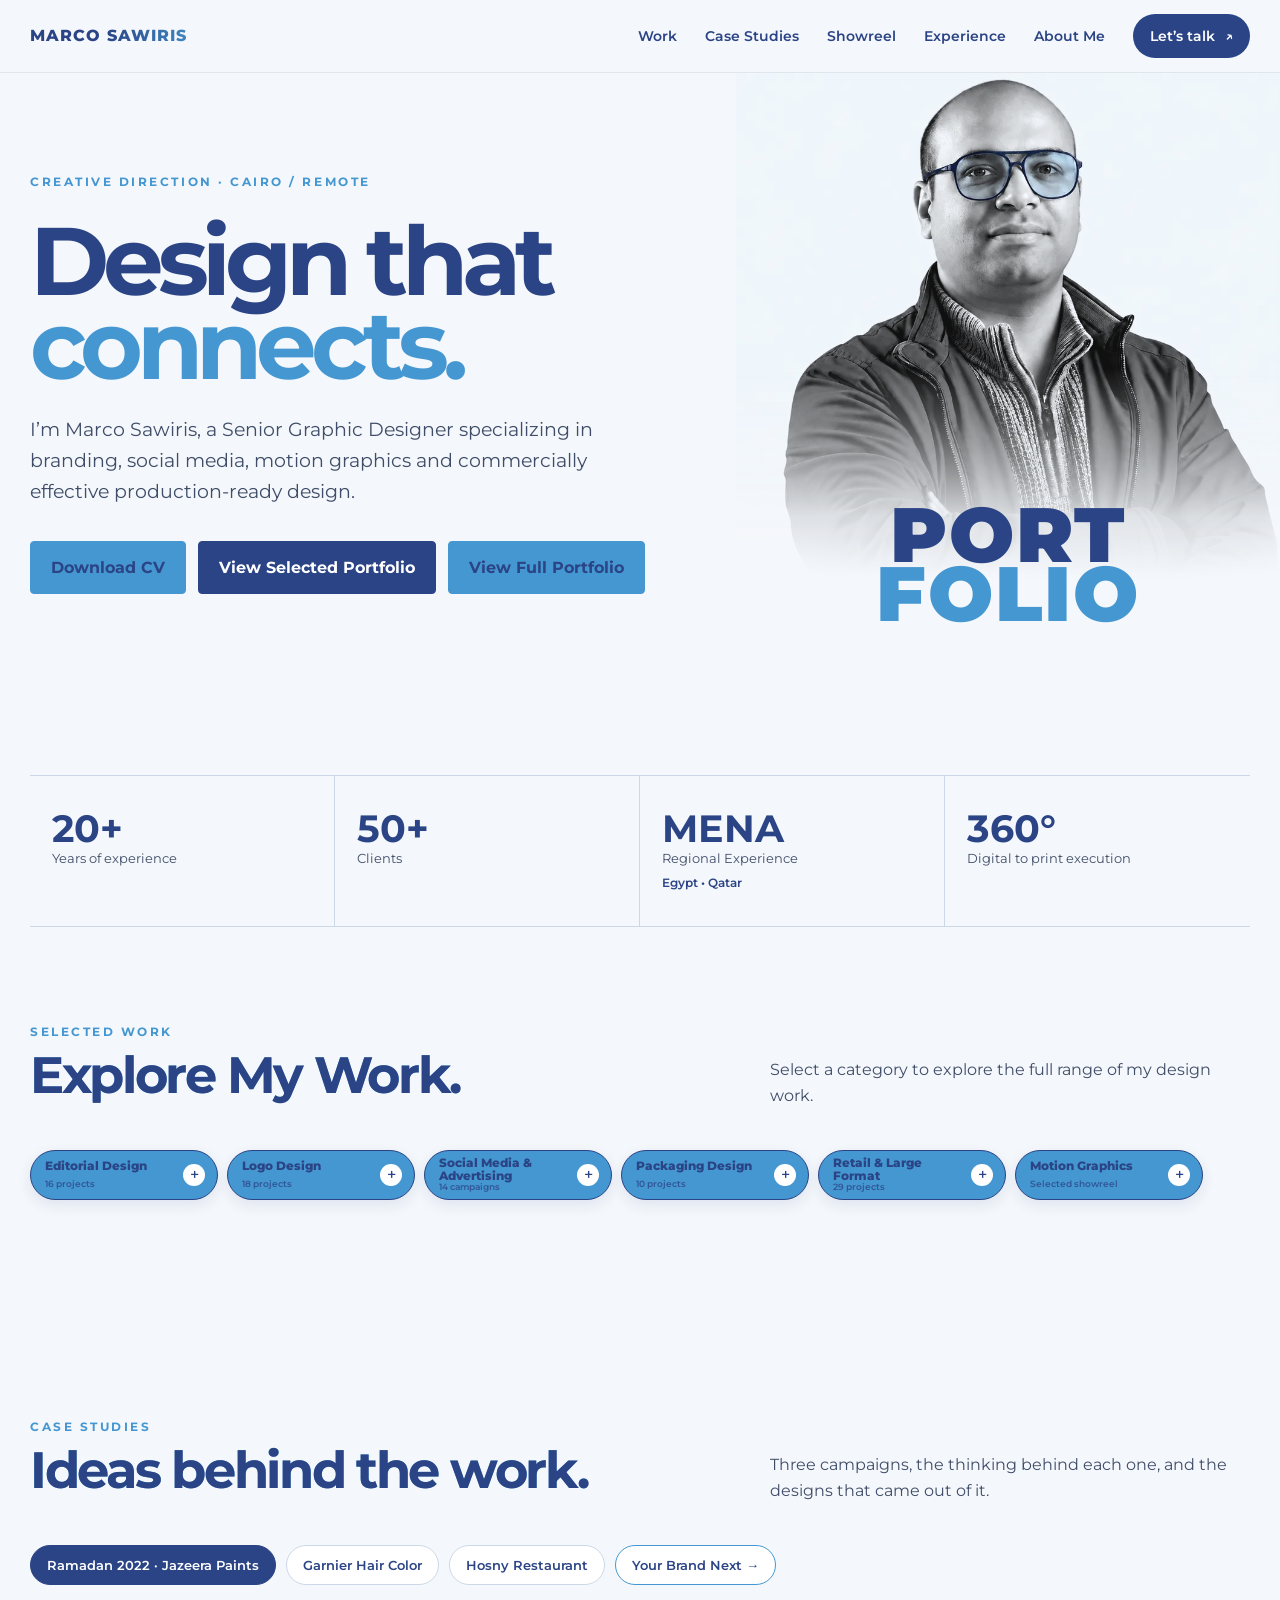
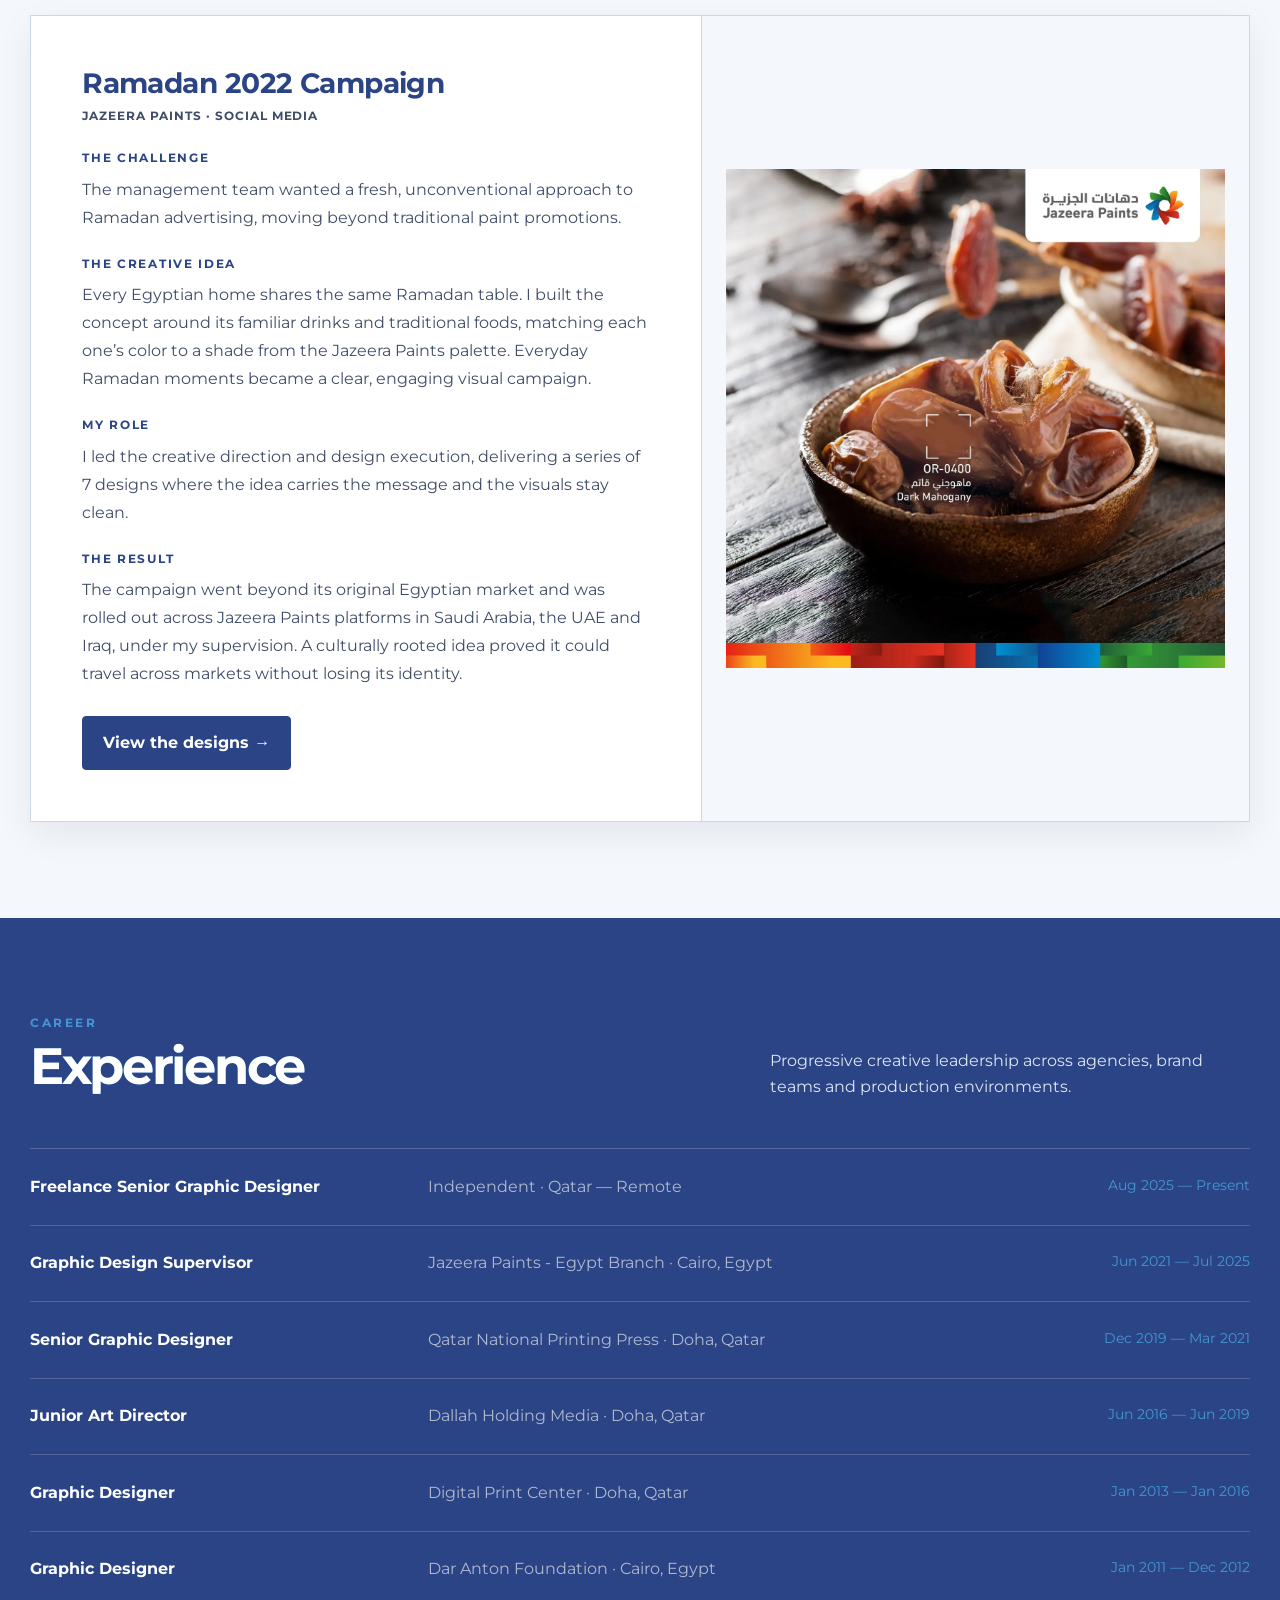
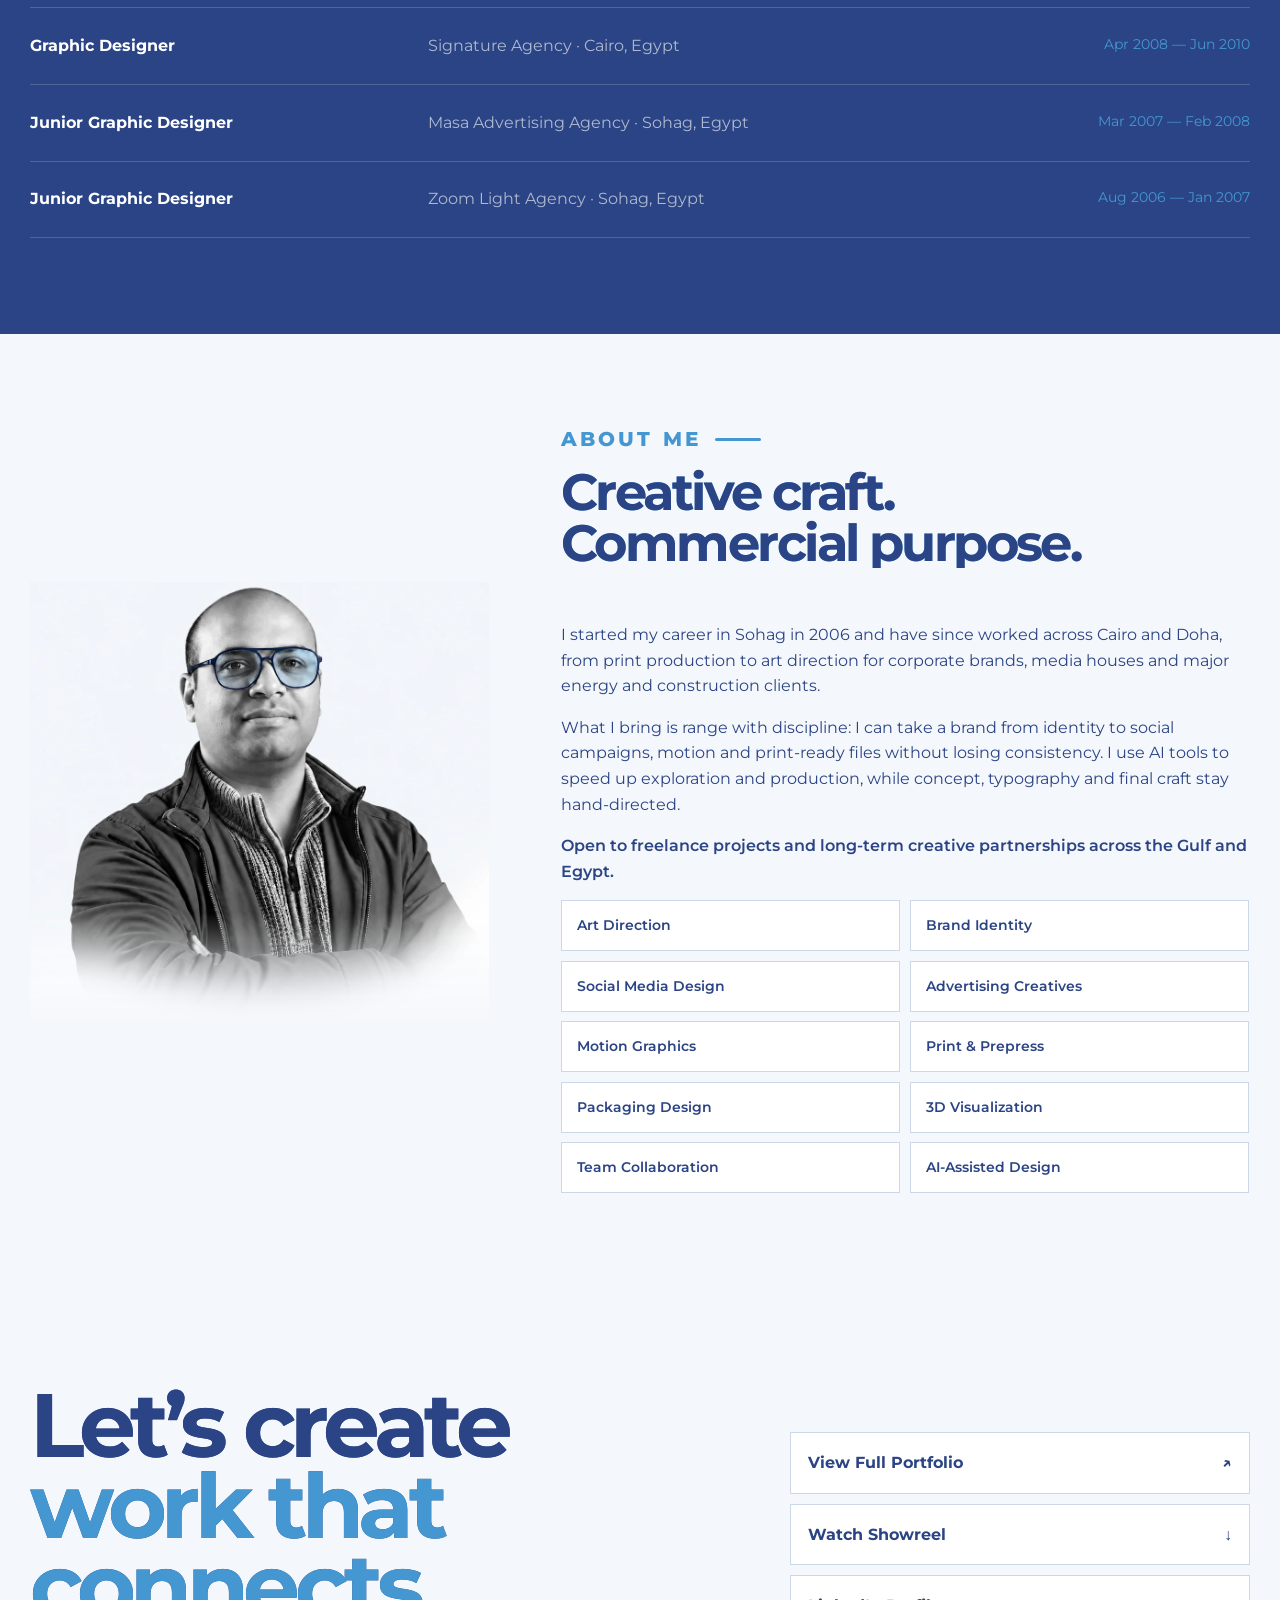
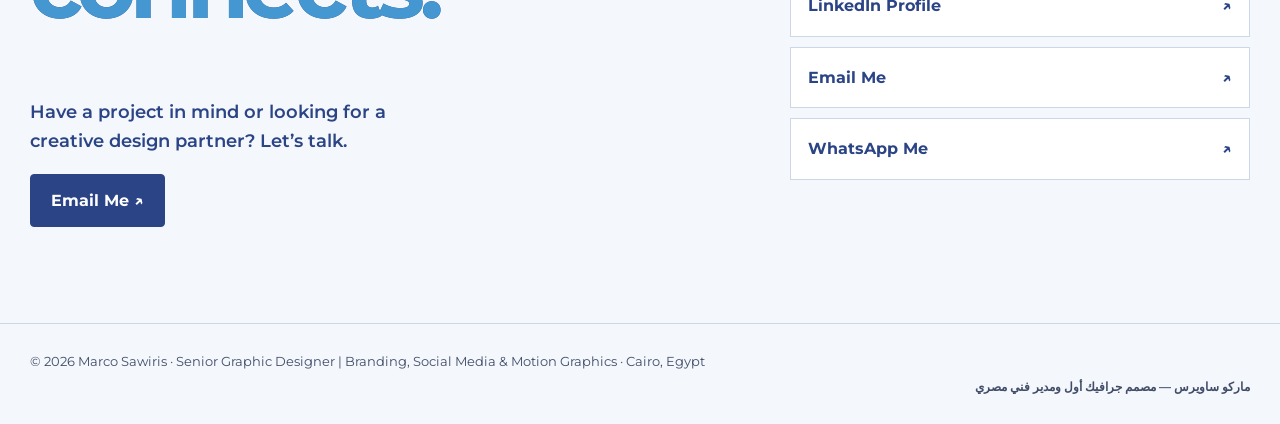
==== commit 0dd0cce8: "update 03" ====
--- a/index.html
+++ b/index.html
@@ -43,6 +43,7 @@
     <!-- الستايلات -->
     <link rel="stylesheet" href="styles.css" />
     <link rel="stylesheet" href="experience-v19.css?v=47" />
+    <link rel="stylesheet" href="case-studies-v1.css?v=1" />
     <style>
       .showreel .section-head .eyebrow,
       .showreel .section-head > p { color: #102044; }
@@ -68,12 +69,13 @@
     <!-- السكريبتات (defer: بتشتغل بنفس الترتيب بعد تحميل الصفحة) -->
     <script defer src="motion.js"></script>
     <script defer src="logos-v1.js?v=5"></script>
-    <script defer src="social-v1.js?v=12"></script>
+    <script defer src="social-v1.js?v=13"></script>
     <script defer src="packaging-v1.js?v=3"></script>
     <script defer src="retail-v2.js?v=1"></script>
     <script defer src="showreel-v1.js?v=4"></script>
     <script defer src="experience-v19.js"></script>
-    <script defer src="portfolio-toggle.js?v=8"></script>
+    <script defer src="portfolio-toggle.js?v=9"></script>
+    <script defer src="case-studies-v1.js?v=1"></script>
     <script defer src="artwork-protection.js?v=3"></script>
 
     <!-- بيانات منظمة لجوجل: كيان واحد متسق على نفس الدومين -->
@@ -123,7 +125,7 @@
       <div class="wrap nav-inner">
         <a class="mark" href="#top">MARCO SAWIRIS</a>
         <div class="menu">
-          <a href="#work">Work</a><a href="#showreel">Showreel</a
+          <a href="#work">Work</a><a href="#case-studies">Case Studies</a><a href="#showreel">Showreel</a
           ><a href="#experience">Experience</a><a href="#about">About Me</a
           ><a class="pill" href="#contact">Let’s talk <span>↗</span></a>
         </div>
@@ -185,7 +187,7 @@
           <strong>20+</strong><span>Years of experience</span>
         </div>
         <div class="stat">
-          <strong>300+</strong><span>Design & production projects</span>
+          <strong>50+</strong><span>Clients</span>
         </div>
         <div class="stat">
           <strong>MENA</strong
@@ -671,6 +673,36 @@
           </div>
         </div>
       </section>
+      <section id="case-studies">
+        <div class="wrap">
+          <div class="section-head">
+            <div><div class="eyebrow">Case studies</div><h2>Ideas behind the work.</h2></div>
+            <p>Three campaigns, the thinking behind each one, and the designs that came out of it.</p>
+          </div>
+          <div class="cs-tabs" role="tablist" aria-label="Case studies">
+            <button class="cs-tab is-active" type="button" role="tab" data-target="cs-ramadan">Ramadan 2022 · Jazeera Paints</button>
+            <button class="cs-tab" type="button" role="tab" data-target="cs-garnier">Garnier Hair Color</button>
+            <button class="cs-tab" type="button" role="tab" data-target="cs-hosny">Hosny Restaurant</button>
+            <button class="cs-tab cs-tab-next" type="button" role="tab" data-target="cs-next">Your Brand Next →</button>
+          </div>
+        <article class="cs-panel" id="cs-ramadan" aria-label="Ramadan 2022 Campaign">
+          <div class="cs-copy"><h3>Ramadan 2022 Campaign</h3><p class="cs-kicker">Jazeera Paints · Social Media</p><h4>The Challenge</h4><p>The management team wanted a fresh, unconventional approach to Ramadan advertising, moving beyond traditional paint promotions.</p><h4>The Creative Idea</h4><p>Every Egyptian home shares the same Ramadan table. I built the concept around its familiar drinks and traditional foods, matching each one’s color to a shade from the Jazeera Paints palette. Everyday Ramadan moments became a clear, engaging visual campaign.</p><h4>My Role</h4><p>I led the creative direction and design execution, delivering a series of 7 designs where the idea carries the message and the visuals stay clean.</p><h4>The Result</h4><p>The campaign went beyond its original Egyptian market and was rolled out across Jazeera Paints platforms in Saudi Arabia, the UAE and Iraq, under my supervision. A culturally rooted idea proved it could travel across markets without losing its identity.</p><a class="btn primary" href="#work" data-open-design="jazeera-ramadan">View the designs →</a></div>
+          <div class="cs-visual"><img src="assets/social/Marco.Sawiris-Social-Media-Jazeera-Paints-Ramadan-01.webp" alt="Jazeera Paints Ramadan 2022 campaign design" loading="lazy" /></div>
+        </article>
+        <article class="cs-panel" id="cs-garnier" hidden aria-label="Garnier Hair Color Campaign">
+          <div class="cs-copy"><h3>Garnier Hair Color Campaign</h3><p class="cs-kicker">Integrated Advertising &amp; Packaging</p><h4>The Challenge</h4><p>Garnier Hair Color needed a fresh, engaging way to stand out, beyond the conventional approach of using a model’s hair color as the main advertising visual.</p><h4>The Creative Concept</h4><p>I turned the product packaging into the campaign’s main visual. Instead of a model-based advertisement, the box itself became the poster, putting the promised hair color front and center.</p><h4>Execution</h4><p>I developed the concept into a cohesive campaign across three touchpoints: the product packaging, advertising visuals, and a custom Snapchat filter. Each one reinforced the same idea, making the brand experience clear, interactive and easy to understand.</p><h4>The Result</h4><p>One simple idea carried across product design, advertising and digital interaction, creating a unified and accessible brand experience.</p><a class="btn primary" href="#work" data-open-design="garnier">View the designs →</a></div>
+          <div class="cs-visual"><img src="assets/social/Marco.Sawiris-Social-Media-Garnier-Color-Naturals-01.webp" alt="Garnier Hair Color campaign design" loading="lazy" /></div>
+        </article>
+        <article class="cs-panel" id="cs-hosny" hidden aria-label="Hosny Restaurant">
+          <div class="cs-copy"><h3>Hosny Restaurant</h3><p class="cs-kicker">Social Media Campaign</p><h4>The Challenge</h4><p>Hosny is an authentic, home-style restaurant, and the challenge was to make people <i>feel</i> that authenticity on social media, beyond simply showing dishes.</p><h4>The Creative Concept</h4><p>I expressed authenticity through nostalgia. The campaign linked Hosny’s food to the golden age of Egyptian music, with references to Umm Kulthum, Farid al-Atrash, Shadia, Abdel Halim Hafez and Asmahan, evoking the original taste we grew up with. To balance that classic tone with a more playful, popular voice, I added a reference to Ahmed Zaki’s song from the film <i>Kaboria</i>.</p><h4>Execution</h4><p>I designed a series of 8 social media visuals that pair strong food photography with these musical references, so each post carries both the appetite and the memory.</p><h4>Key Design Decisions</h4><ul><li><b>Music instead of the usual “homemade” claim:</b> nostalgia proves authenticity better than words.</li><li><b>Mixing eras:</b> classic voices for the nostalgia, a lighter popular reference for a wider audience.</li></ul><a class="btn primary" href="#work" data-open-design="hosny">View the designs →</a></div>
+          <div class="cs-visual"><img src="assets/social/Marco.Sawiris-Social-Media-Hosny-Restaurant-01.webp" alt="Hosny Restaurant social media campaign design" loading="lazy" /></div>
+        </article>
+        <article class="cs-panel cs-next" id="cs-next" hidden aria-label="Your brand">
+          <div class="cs-copy"><h3>Your brand could be the next case study.</h3><p class="cs-kicker">Let’s build it together</p><p>Have a project, a campaign or a brand that needs a clear idea behind it? Tell me about it and let’s start.</p><a class="btn primary" href="#contact">Let’s talk <span>↗</span></a></div>
+          <div class="cs-visual cs-next-art" aria-hidden="true"><span>YOUR</span><span>BRAND</span><small>NEXT</small></div>
+        </article>
+        </div>
+      </section>
       <section class="experience" id="experience">
         <div class="wrap">
           <div class="eyebrow">Career</div>
@@ -732,20 +764,15 @@
       </section>
       <section id="about">
         <div class="wrap about-grid">
+          <figure class="about-portrait"><img src="assets/Marco.Sawiris-About-Portrait.webp" alt="Marco Sawiris, Senior Graphic Designer and Art Director" width="1000" height="1000" loading="lazy" /></figure>
           <div>
             <div class="eyebrow about-eyebrow">About Me</div>
             <h2>Creative craft.<br />Commercial purpose.</h2>
           </div>
           <div class="about-details">
-            <p>
-              With 20+ years of experience across Egypt and Qatar, I translate
-              business objectives into clear visual systems and high-quality
-              creative execution.<br /><span class="about-second-sentence"
-                >My work spans branding, social media, advertising, motion
-                graphics, print production, packaging and 3D
-                visualization.</span
-              >
-            </p>
+            <p>I started my career in Sohag in 2006 and have since worked across Cairo and Doha, from print production to art direction for corporate brands, media houses and major energy and construction clients.</p>
+            <p>What I bring is range with discipline: I can take a brand from identity to social campaigns, motion and print-ready files without losing consistency. I use AI tools to speed up exploration and production, while concept, typography and final craft stay hand-directed.</p>
+            <p class="about-open">Open to freelance projects and long-term creative partnerships across the Gulf and Egypt.</p>
             <div class="skill-grid">
               <div class="skill">Art Direction</div>
               <div class="skill">Brand Identity</div>
--- a/case-studies-v1.css
+++ b/case-studies-v1.css
@@ -0,0 +1,35 @@
+/* Case Studies section + About portrait */
+#case-studies{padding:96px 0}
+.cs-tabs{display:flex;gap:10px;flex-wrap:wrap;margin:0 0 30px}
+.cs-tab{appearance:none;border:1px solid var(--line);background:#fff;color:var(--ink);font:600 .82rem Montserrat,Arial,sans-serif;padding:11px 16px;border-radius:999px;cursor:pointer;transition:background .25s,color .25s,border-color .25s}
+.cs-tab:hover,.cs-tab.is-active{background:var(--ink);border-color:var(--ink);color:#fff}
+.cs-tab-next{border-color:var(--cyan);color:var(--blue)}
+.cs-panel{display:grid;grid-template-columns:1.1fr .9fr;background:#fff;border:1px solid var(--line);box-shadow:0 12px 34px rgba(16,32,68,.07);overflow:hidden}
+.cs-panel[hidden]{display:none}
+.cs-copy{padding:clamp(24px,4vw,52px)}
+.cs-copy h3{margin:0 0 4px;font-size:clamp(1.3rem,2.2vw,1.9rem);line-height:1.2;letter-spacing:-.02em}
+.cs-kicker{margin:0 0 24px;color:var(--cyan);font-size:.76rem;font-weight:700;letter-spacing:.08em;text-transform:uppercase}
+.cs-copy h4{margin:22px 0 8px;color:var(--blue);font-size:.76rem;letter-spacing:.14em;text-transform:uppercase}
+.cs-copy p,.cs-copy li{margin:0;color:var(--muted);line-height:1.75}
+.cs-copy ul{margin:0;padding-left:18px}.cs-copy li+li{margin-top:6px}.cs-copy b{color:var(--ink)}
+.cs-copy .btn{margin-top:28px;display:inline-block}
+.cs-visual{background:var(--paper);display:grid;place-items:center;padding:24px;border-left:1px solid var(--line)}
+.cs-visual img{width:100%;max-height:600px;object-fit:contain}
+.cs-next-art{background:var(--ink);color:#fff;align-content:center;justify-items:start;padding:clamp(24px,4vw,52px);line-height:.88;letter-spacing:.08em;font-weight:800;font-size:clamp(2.4rem,5vw,4.6rem)}
+.cs-next-art span:last-of-type{color:var(--cyan)}.cs-next-art small{margin-top:18px;font-size:.8rem;letter-spacing:.3em;opacity:.7}
+.about-portrait{margin:0;align-self:center}
+.about-portrait img{width:100%;height:auto;aspect-ratio:1/1;object-fit:contain;-webkit-mask-image:linear-gradient(to bottom,#000 72%,transparent);mask-image:linear-gradient(to bottom,#000 72%,transparent)}
+#about .about-open{color:var(--ink);font-weight:600}
+@media(min-width:851px){
+  #about .about-grid{grid-template-columns:minmax(300px,.8fr) 1.2fr;grid-template-areas:"photo head" "photo body";column-gap:72px;row-gap:0;align-items:start}
+  #about .about-portrait{grid-area:photo}
+  #about .about-grid>div:nth-of-type(1){grid-area:head}
+  #about .about-grid>.about-details{grid-area:body}
+}
+@media(max-width:850px){
+  #case-studies{padding:64px 0}
+  .cs-tabs{flex-wrap:nowrap;overflow-x:auto;padding-bottom:6px}.cs-tab{white-space:nowrap}
+  .cs-panel{grid-template-columns:1fr}.cs-visual{order:-1;border-left:0;border-bottom:1px solid var(--line);padding:16px}.cs-visual img{max-height:340px}
+  .cs-next-art{min-height:220px}
+  .about-portrait{max-width:340px;margin:0 auto}
+}
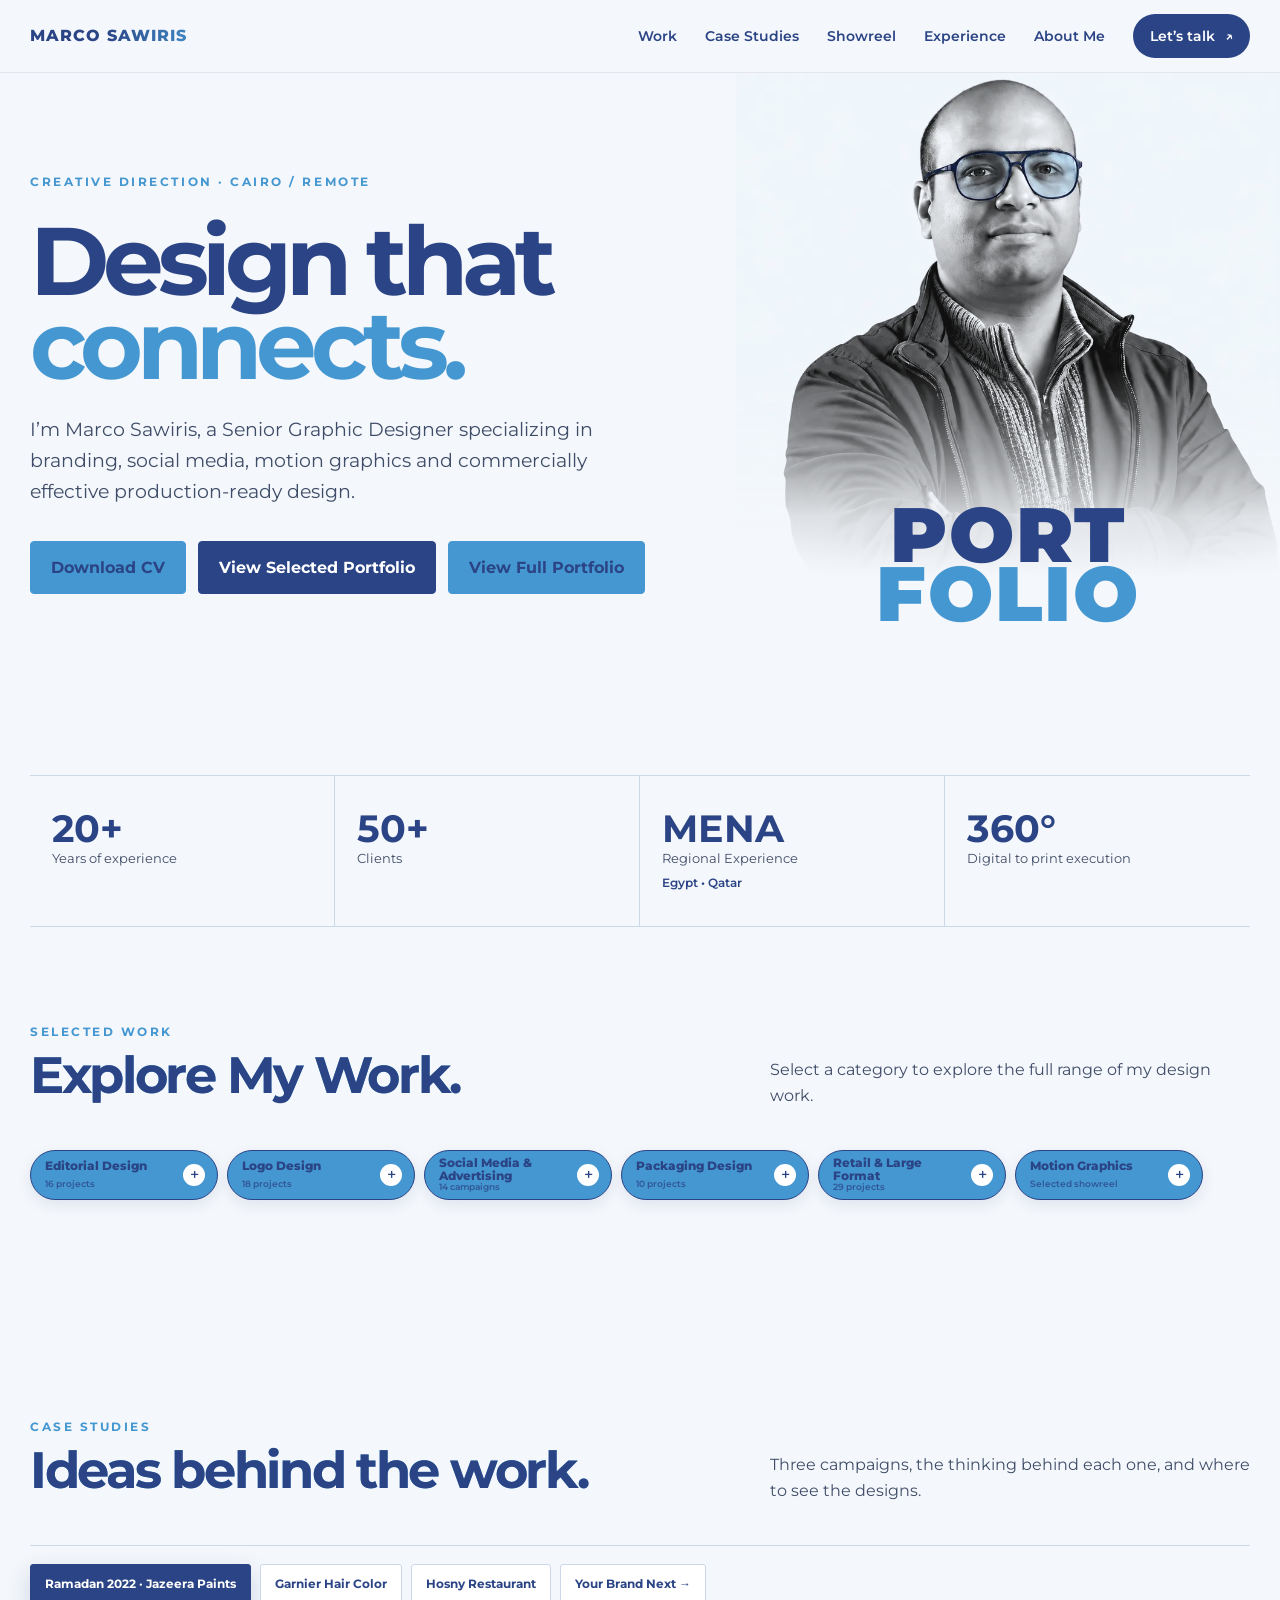
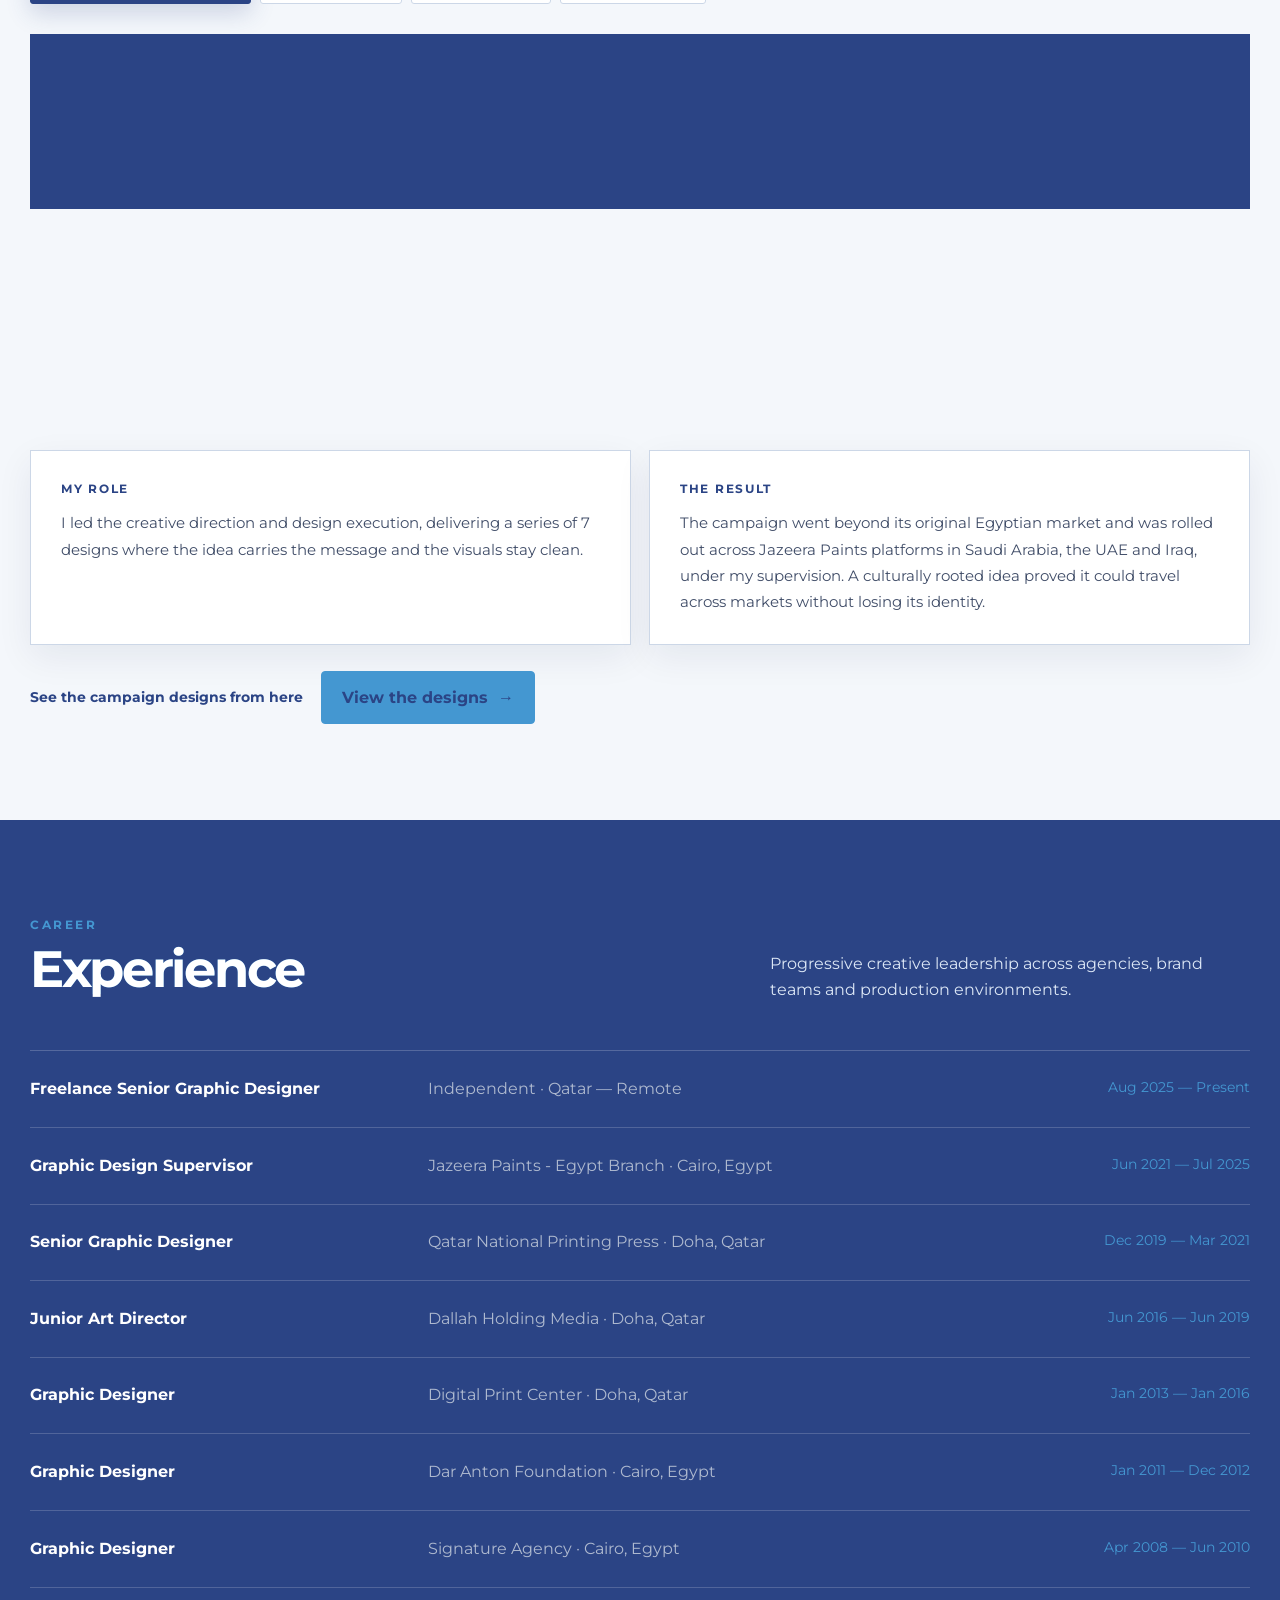
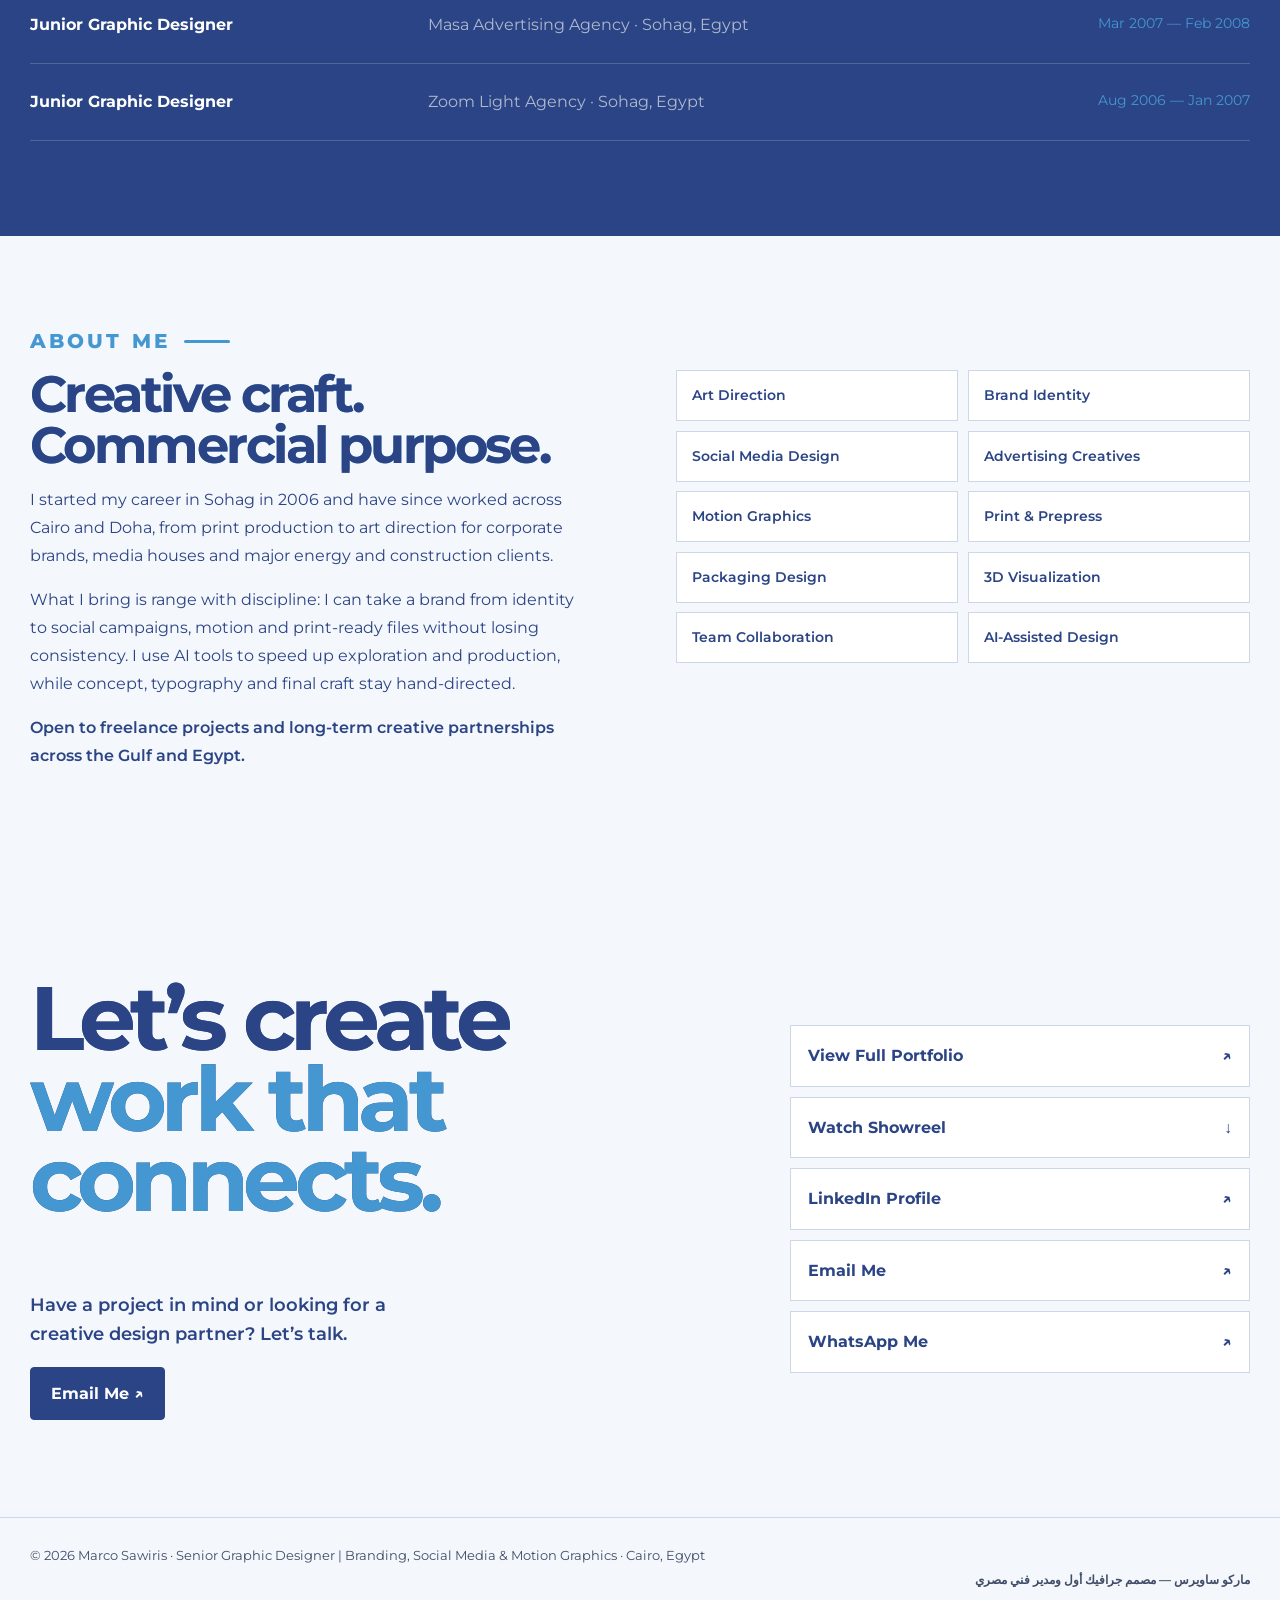
==== commit 30ab3a74: "update 4" ====
--- a/index.html
+++ b/index.html
@@ -30,8 +30,8 @@
     <meta name="twitter:card" content="summary_large_image" />
 
     <!-- أيقونة الموقع (Favicon) -->
-    <link rel="icon" type="image/png" href="assets/favicon.png?v=5" />
-    <link rel="apple-touch-icon" href="assets/favicon.png?v=5" />
+    <link rel="icon" type="image/png" sizes="192x192" href="https://marco-sawiris.github.io/assets/favicon.png" />
+    <link rel="apple-touch-icon" sizes="192x192" href="https://marco-sawiris.github.io/assets/favicon.png" />
 
     <!-- ملف تعريف للـ AI (مسار نسبي) -->
     <link rel="alternate" type="text/plain" href="llms.txt" title="Marco Sawiris AI profile" />
@@ -677,30 +677,29 @@
         <div class="wrap">
           <div class="section-head">
             <div><div class="eyebrow">Case studies</div><h2>Ideas behind the work.</h2></div>
-            <p>Three campaigns, the thinking behind each one, and the designs that came out of it.</p>
-          </div>
-          <div class="cs-tabs" role="tablist" aria-label="Case studies">
-            <button class="cs-tab is-active" type="button" role="tab" data-target="cs-ramadan">Ramadan 2022 · Jazeera Paints</button>
-            <button class="cs-tab" type="button" role="tab" data-target="cs-garnier">Garnier Hair Color</button>
-            <button class="cs-tab" type="button" role="tab" data-target="cs-hosny">Hosny Restaurant</button>
-            <button class="cs-tab cs-tab-next" type="button" role="tab" data-target="cs-next">Your Brand Next →</button>
-          </div>
-        <article class="cs-panel" id="cs-ramadan" aria-label="Ramadan 2022 Campaign">
-          <div class="cs-copy"><h3>Ramadan 2022 Campaign</h3><p class="cs-kicker">Jazeera Paints · Social Media</p><h4>The Challenge</h4><p>The management team wanted a fresh, unconventional approach to Ramadan advertising, moving beyond traditional paint promotions.</p><h4>The Creative Idea</h4><p>Every Egyptian home shares the same Ramadan table. I built the concept around its familiar drinks and traditional foods, matching each one’s color to a shade from the Jazeera Paints palette. Everyday Ramadan moments became a clear, engaging visual campaign.</p><h4>My Role</h4><p>I led the creative direction and design execution, delivering a series of 7 designs where the idea carries the message and the visuals stay clean.</p><h4>The Result</h4><p>The campaign went beyond its original Egyptian market and was rolled out across Jazeera Paints platforms in Saudi Arabia, the UAE and Iraq, under my supervision. A culturally rooted idea proved it could travel across markets without losing its identity.</p><a class="btn primary" href="#work" data-open-design="jazeera-ramadan">View the designs →</a></div>
-          <div class="cs-visual"><img src="assets/social/Marco.Sawiris-Social-Media-Jazeera-Paints-Ramadan-01.webp" alt="Jazeera Paints Ramadan 2022 campaign design" loading="lazy" /></div>
-        </article>
-        <article class="cs-panel" id="cs-garnier" hidden aria-label="Garnier Hair Color Campaign">
-          <div class="cs-copy"><h3>Garnier Hair Color Campaign</h3><p class="cs-kicker">Integrated Advertising &amp; Packaging</p><h4>The Challenge</h4><p>Garnier Hair Color needed a fresh, engaging way to stand out, beyond the conventional approach of using a model’s hair color as the main advertising visual.</p><h4>The Creative Concept</h4><p>I turned the product packaging into the campaign’s main visual. Instead of a model-based advertisement, the box itself became the poster, putting the promised hair color front and center.</p><h4>Execution</h4><p>I developed the concept into a cohesive campaign across three touchpoints: the product packaging, advertising visuals, and a custom Snapchat filter. Each one reinforced the same idea, making the brand experience clear, interactive and easy to understand.</p><h4>The Result</h4><p>One simple idea carried across product design, advertising and digital interaction, creating a unified and accessible brand experience.</p><a class="btn primary" href="#work" data-open-design="garnier">View the designs →</a></div>
-          <div class="cs-visual"><img src="assets/social/Marco.Sawiris-Social-Media-Garnier-Color-Naturals-01.webp" alt="Garnier Hair Color campaign design" loading="lazy" /></div>
-        </article>
-        <article class="cs-panel" id="cs-hosny" hidden aria-label="Hosny Restaurant">
-          <div class="cs-copy"><h3>Hosny Restaurant</h3><p class="cs-kicker">Social Media Campaign</p><h4>The Challenge</h4><p>Hosny is an authentic, home-style restaurant, and the challenge was to make people <i>feel</i> that authenticity on social media, beyond simply showing dishes.</p><h4>The Creative Concept</h4><p>I expressed authenticity through nostalgia. The campaign linked Hosny’s food to the golden age of Egyptian music, with references to Umm Kulthum, Farid al-Atrash, Shadia, Abdel Halim Hafez and Asmahan, evoking the original taste we grew up with. To balance that classic tone with a more playful, popular voice, I added a reference to Ahmed Zaki’s song from the film <i>Kaboria</i>.</p><h4>Execution</h4><p>I designed a series of 8 social media visuals that pair strong food photography with these musical references, so each post carries both the appetite and the memory.</p><h4>Key Design Decisions</h4><ul><li><b>Music instead of the usual “homemade” claim:</b> nostalgia proves authenticity better than words.</li><li><b>Mixing eras:</b> classic voices for the nostalgia, a lighter popular reference for a wider audience.</li></ul><a class="btn primary" href="#work" data-open-design="hosny">View the designs →</a></div>
-          <div class="cs-visual"><img src="assets/social/Marco.Sawiris-Social-Media-Hosny-Restaurant-01.webp" alt="Hosny Restaurant social media campaign design" loading="lazy" /></div>
-        </article>
-        <article class="cs-panel cs-next" id="cs-next" hidden aria-label="Your brand">
-          <div class="cs-copy"><h3>Your brand could be the next case study.</h3><p class="cs-kicker">Let’s build it together</p><p>Have a project, a campaign or a brand that needs a clear idea behind it? Tell me about it and let’s start.</p><a class="btn primary" href="#contact">Let’s talk <span>↗</span></a></div>
-          <div class="cs-visual cs-next-art" aria-hidden="true"><span>YOUR</span><span>BRAND</span><small>NEXT</small></div>
-        </article>
+            <p>Three campaigns, the thinking behind each one, and where to see the designs.</p>
+          </div>
+          <nav class="campaign-tabs" role="tablist" aria-label="Case studies"><button class="campaign-tab is-active" type="button" role="tab" data-target="cs-ramadan">Ramadan 2022 · Jazeera Paints</button><button class="campaign-tab" type="button" role="tab" data-target="cs-garnier">Garnier Hair Color</button><button class="campaign-tab" type="button" role="tab" data-target="cs-hosny">Hosny Restaurant</button><button class="campaign-tab" type="button" role="tab" data-target="cs-next">Your Brand Next →</button></nav>
+          <article class="cs-panel" id="cs-ramadan">
+            <div class="campaign-heading"><div><span class="campaign-kicker">Jazeera Paints · Social Media</span><h3>Ramadan 2022 Campaign</h3></div><p>Matching the colors of familiar Ramadan drinks and foods to the Jazeera Paints palette.</p></div>
+            <div class="cs-grid"><div class="cs-block"><h4>The Challenge</h4><p>The management team wanted a fresh, unconventional approach to Ramadan advertising, moving beyond traditional paint promotions.</p></div><div class="cs-block"><h4>The Creative Idea</h4><p>Every Egyptian home shares the same Ramadan table. I built the concept around its familiar drinks and traditional foods, matching each one’s color to a shade from the Jazeera Paints palette. Everyday Ramadan moments became a clear, engaging visual campaign.</p></div><div class="cs-block"><h4>My Role</h4><p>I led the creative direction and design execution, delivering a series of 7 designs where the idea carries the message and the visuals stay clean.</p></div><div class="cs-block"><h4>The Result</h4><p>The campaign went beyond its original Egyptian market and was rolled out across Jazeera Paints platforms in Saudi Arabia, the UAE and Iraq, under my supervision. A culturally rooted idea proved it could travel across markets without losing its identity.</p></div></div>
+            <div class="cs-actions"><span class="cs-note">See the campaign designs from here</span><a class="btn" href="#work" data-open-design="jazeera-ramadan">View the designs <span>→</span></a></div>
+          </article>
+          <article class="cs-panel" id="cs-garnier" hidden>
+            <div class="campaign-heading"><div><span class="campaign-kicker">Integrated Advertising &amp; Packaging</span><h3>Garnier Hair Color Campaign</h3></div><p>The product box became the poster.</p></div>
+            <div class="cs-grid"><div class="cs-block"><h4>The Challenge</h4><p>Garnier Hair Color needed a fresh, engaging way to stand out, beyond the conventional approach of using a model’s hair color as the main advertising visual.</p></div><div class="cs-block"><h4>The Creative Concept</h4><p>I turned the product packaging into the campaign’s main visual. Instead of a model-based advertisement, the box itself became the poster, putting the promised hair color front and center.</p></div><div class="cs-block"><h4>Execution</h4><p>I developed the concept into a cohesive campaign across three touchpoints: the product packaging, advertising visuals, and a custom Snapchat filter. Each one reinforced the same idea, making the brand experience clear, interactive and easy to understand.</p></div><div class="cs-block"><h4>The Result</h4><p>One simple idea carried across product design, advertising and digital interaction, creating a unified and accessible brand experience.</p></div></div>
+            <div class="cs-actions"><span class="cs-note">See the campaign designs from here</span><a class="btn" href="#work" data-open-design="garnier">View the designs <span>→</span></a></div>
+          </article>
+          <article class="cs-panel" id="cs-hosny" hidden>
+            <div class="campaign-heading"><div><span class="campaign-kicker">Social Media Campaign</span><h3>Hosny Restaurant</h3></div><p>Authenticity told through the nostalgia of classic Egyptian music.</p></div>
+            <div class="cs-grid"><div class="cs-block"><h4>The Challenge</h4><p>Hosny is an authentic, home-style restaurant, and the challenge was to make people <i>feel</i> that authenticity on social media, beyond simply showing dishes.</p></div><div class="cs-block"><h4>The Creative Concept</h4><p>I expressed authenticity through nostalgia. The campaign linked Hosny’s food to the golden age of Egyptian music, with references to Umm Kulthum, Farid al-Atrash, Shadia, Abdel Halim Hafez and Asmahan, evoking the original taste we grew up with. To balance that classic tone with a more playful, popular voice, I added a reference to Ahmed Zaki’s song from the film <i>Kaboria</i>.</p></div><div class="cs-block"><h4>Execution</h4><p>I designed a series of 8 social media visuals that pair strong food photography with these musical references, so each post carries both the appetite and the memory.</p></div><div class="cs-block"><h4>Key Design Decisions</h4><ul><li><b>Music instead of the usual “homemade” claim:</b> nostalgia proves authenticity better than words.</li><li><b>Mixing eras:</b> classic voices for the nostalgia, a lighter popular reference for a wider audience.</li></ul></div></div>
+            <div class="cs-actions"><span class="cs-note">See the campaign designs from here</span><a class="btn" href="#work" data-open-design="hosny">View the designs <span>→</span></a></div>
+          </article>
+          <article class="cs-panel cs-next" id="cs-next" hidden>
+            <div class="campaign-heading"><div><span class="campaign-kicker">Let’s build it together</span><h3>Your brand could be the next case study.</h3></div><p>A clear idea, carried from concept to every touchpoint.</p></div>
+            <div class="cs-grid cs-single"><div class="cs-block"><h4>Have a project in mind?</h4><p>Tell me about your brand, campaign or product, and let’s turn it into the next story worth telling.</p></div></div>
+            <div class="cs-actions"><span class="cs-note">Email, WhatsApp and LinkedIn are one click away</span><a class="btn" href="#contact">Let’s talk <span>↗</span></a></div>
+          </article>
         </div>
       </section>
       <section class="experience" id="experience">
@@ -764,15 +763,14 @@
       </section>
       <section id="about">
         <div class="wrap about-grid">
-          <figure class="about-portrait"><img src="assets/Marco.Sawiris-About-Portrait.webp" alt="Marco Sawiris, Senior Graphic Designer and Art Director" width="1000" height="1000" loading="lazy" /></figure>
           <div>
             <div class="eyebrow about-eyebrow">About Me</div>
             <h2>Creative craft.<br />Commercial purpose.</h2>
-          </div>
-          <div class="about-details">
             <p>I started my career in Sohag in 2006 and have since worked across Cairo and Doha, from print production to art direction for corporate brands, media houses and major energy and construction clients.</p>
             <p>What I bring is range with discipline: I can take a brand from identity to social campaigns, motion and print-ready files without losing consistency. I use AI tools to speed up exploration and production, while concept, typography and final craft stay hand-directed.</p>
             <p class="about-open">Open to freelance projects and long-term creative partnerships across the Gulf and Egypt.</p>
+          </div>
+          <div class="about-details">
             <div class="skill-grid">
               <div class="skill">Art Direction</div>
               <div class="skill">Brand Identity</div>
--- a/case-studies-v1.css
+++ b/case-studies-v1.css
@@ -1,35 +1,20 @@
-/* Case Studies section + About portrait */
+/* Case Studies (reuses the site's campaign tabs/heading) + About layout */
 #case-studies{padding:96px 0}
-.cs-tabs{display:flex;gap:10px;flex-wrap:wrap;margin:0 0 30px}
-.cs-tab{appearance:none;border:1px solid var(--line);background:#fff;color:var(--ink);font:600 .82rem Montserrat,Arial,sans-serif;padding:11px 16px;border-radius:999px;cursor:pointer;transition:background .25s,color .25s,border-color .25s}
-.cs-tab:hover,.cs-tab.is-active{background:var(--ink);border-color:var(--ink);color:#fff}
-.cs-tab-next{border-color:var(--cyan);color:var(--blue)}
-.cs-panel{display:grid;grid-template-columns:1.1fr .9fr;background:#fff;border:1px solid var(--line);box-shadow:0 12px 34px rgba(16,32,68,.07);overflow:hidden}
 .cs-panel[hidden]{display:none}
-.cs-copy{padding:clamp(24px,4vw,52px)}
-.cs-copy h3{margin:0 0 4px;font-size:clamp(1.3rem,2.2vw,1.9rem);line-height:1.2;letter-spacing:-.02em}
-.cs-kicker{margin:0 0 24px;color:var(--cyan);font-size:.76rem;font-weight:700;letter-spacing:.08em;text-transform:uppercase}
-.cs-copy h4{margin:22px 0 8px;color:var(--blue);font-size:.76rem;letter-spacing:.14em;text-transform:uppercase}
-.cs-copy p,.cs-copy li{margin:0;color:var(--muted);line-height:1.75}
-.cs-copy ul{margin:0;padding-left:18px}.cs-copy li+li{margin-top:6px}.cs-copy b{color:var(--ink)}
-.cs-copy .btn{margin-top:28px;display:inline-block}
-.cs-visual{background:var(--paper);display:grid;place-items:center;padding:24px;border-left:1px solid var(--line)}
-.cs-visual img{width:100%;max-height:600px;object-fit:contain}
-.cs-next-art{background:var(--ink);color:#fff;align-content:center;justify-items:start;padding:clamp(24px,4vw,52px);line-height:.88;letter-spacing:.08em;font-weight:800;font-size:clamp(2.4rem,5vw,4.6rem)}
-.cs-next-art span:last-of-type{color:var(--cyan)}.cs-next-art small{margin-top:18px;font-size:.8rem;letter-spacing:.3em;opacity:.7}
-.about-portrait{margin:0;align-self:center}
-.about-portrait img{width:100%;height:auto;aspect-ratio:1/1;object-fit:contain;-webkit-mask-image:linear-gradient(to bottom,#000 72%,transparent);mask-image:linear-gradient(to bottom,#000 72%,transparent)}
+#case-studies .campaign-heading{margin-top:0}
+.cs-grid{display:grid;grid-template-columns:1fr 1fr;gap:18px}
+.cs-grid.cs-single{grid-template-columns:1fr}
+.cs-block{background:#fff;border:1px solid var(--line);padding:28px 30px;box-shadow:0 12px 34px rgba(16,32,68,.07);font-family:Montserrat,Arial,sans-serif}
+.cs-block h4{margin:0 0 12px;color:var(--blue);font-size:.76rem;letter-spacing:.14em;text-transform:uppercase}
+.cs-block p,.cs-block li{margin:0;color:var(--muted);font-size:.94rem;line-height:1.75}
+.cs-block ul{margin:0;padding-left:18px}.cs-block li+li{margin-top:8px}.cs-block b{color:var(--ink)}
+.cs-actions{display:flex;align-items:center;gap:18px;flex-wrap:wrap;margin-top:26px}
+.cs-note{font-weight:700;font-size:.9rem;color:var(--ink)}
+.cs-actions .btn{background:var(--cyan);border-color:var(--cyan);color:var(--ink);display:inline-flex;align-items:center;gap:10px}
+.cs-actions .btn:hover{background:var(--ink);border-color:var(--ink);color:#fff}
+.cs-actions .btn:focus-visible{outline:3px solid rgba(68,151,209,.38);outline-offset:3px}
+.cs-actions .btn span{display:inline-block;animation:arrowNudge 2.2s ease-in-out infinite}
+@media(prefers-reduced-motion:reduce){.cs-actions .btn span{animation:none}}
 #about .about-open{color:var(--ink);font-weight:600}
-@media(min-width:851px){
-  #about .about-grid{grid-template-columns:minmax(300px,.8fr) 1.2fr;grid-template-areas:"photo head" "photo body";column-gap:72px;row-gap:0;align-items:start}
-  #about .about-portrait{grid-area:photo}
-  #about .about-grid>div:nth-of-type(1){grid-area:head}
-  #about .about-grid>.about-details{grid-area:body}
-}
-@media(max-width:850px){
-  #case-studies{padding:64px 0}
-  .cs-tabs{flex-wrap:nowrap;overflow-x:auto;padding-bottom:6px}.cs-tab{white-space:nowrap}
-  .cs-panel{grid-template-columns:1fr}.cs-visual{order:-1;border-left:0;border-bottom:1px solid var(--line);padding:16px}.cs-visual img{max-height:340px}
-  .cs-next-art{min-height:220px}
-  .about-portrait{max-width:340px;margin:0 auto}
-}
+@media(min-width:851px){#about .about-grid{grid-template-columns:1fr 1fr;gap:72px;align-items:start}#about .about-grid>div:first-child p{max-width:560px;line-height:1.75}}
+@media(max-width:850px){#case-studies{padding:64px 0}.cs-grid{grid-template-columns:1fr}.cs-block{padding:22px}}
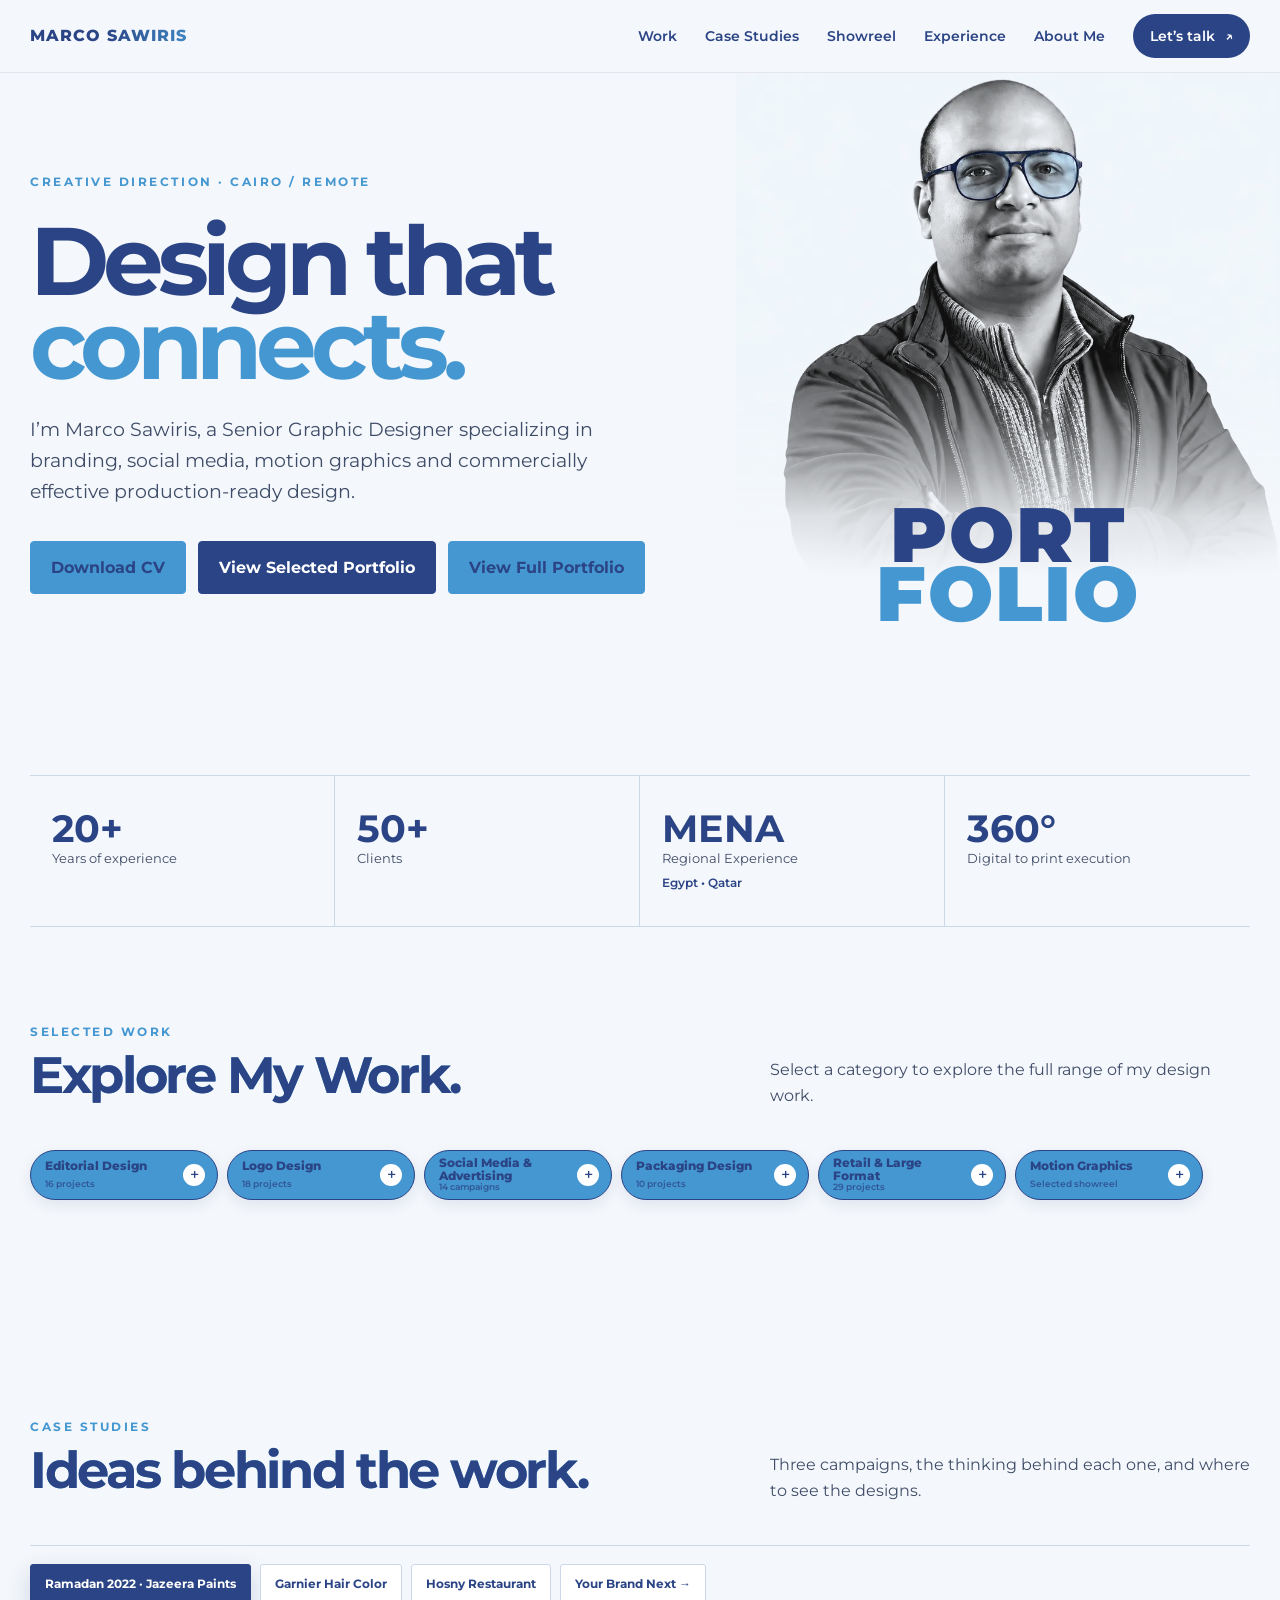
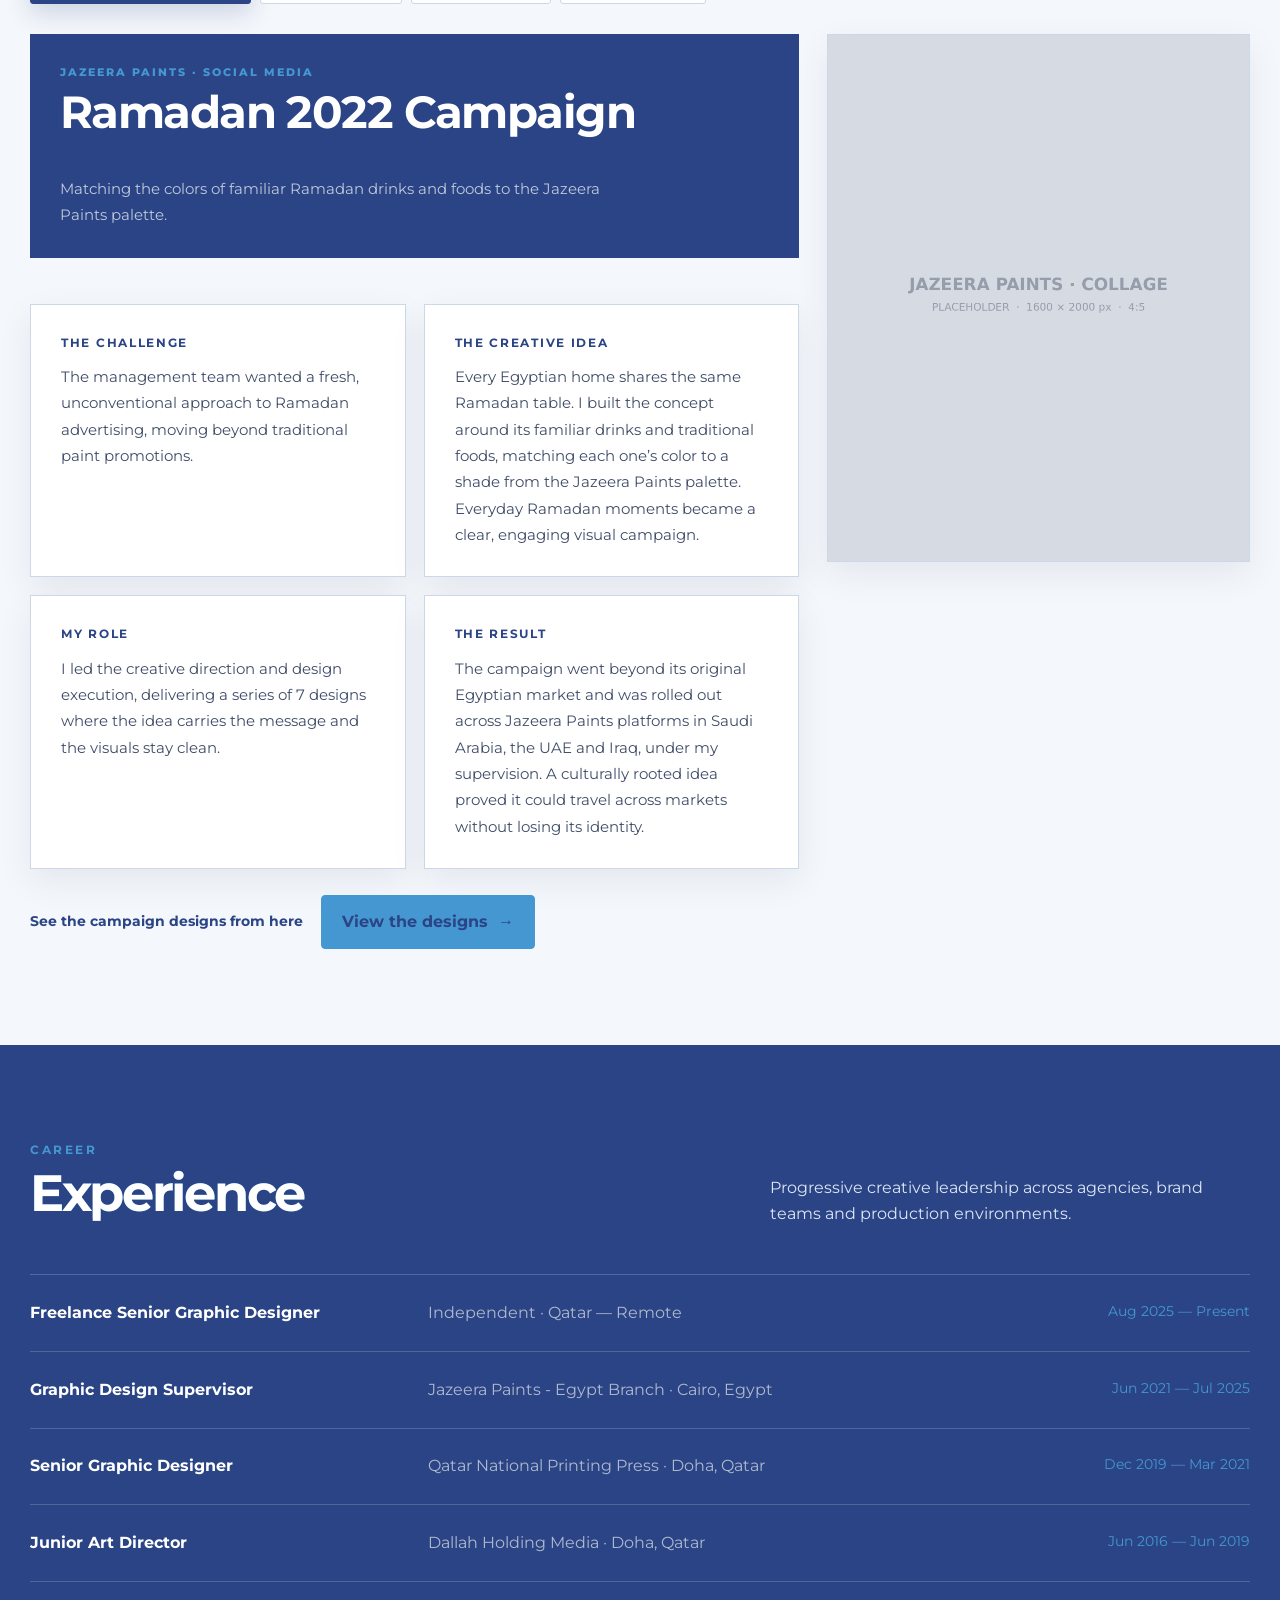
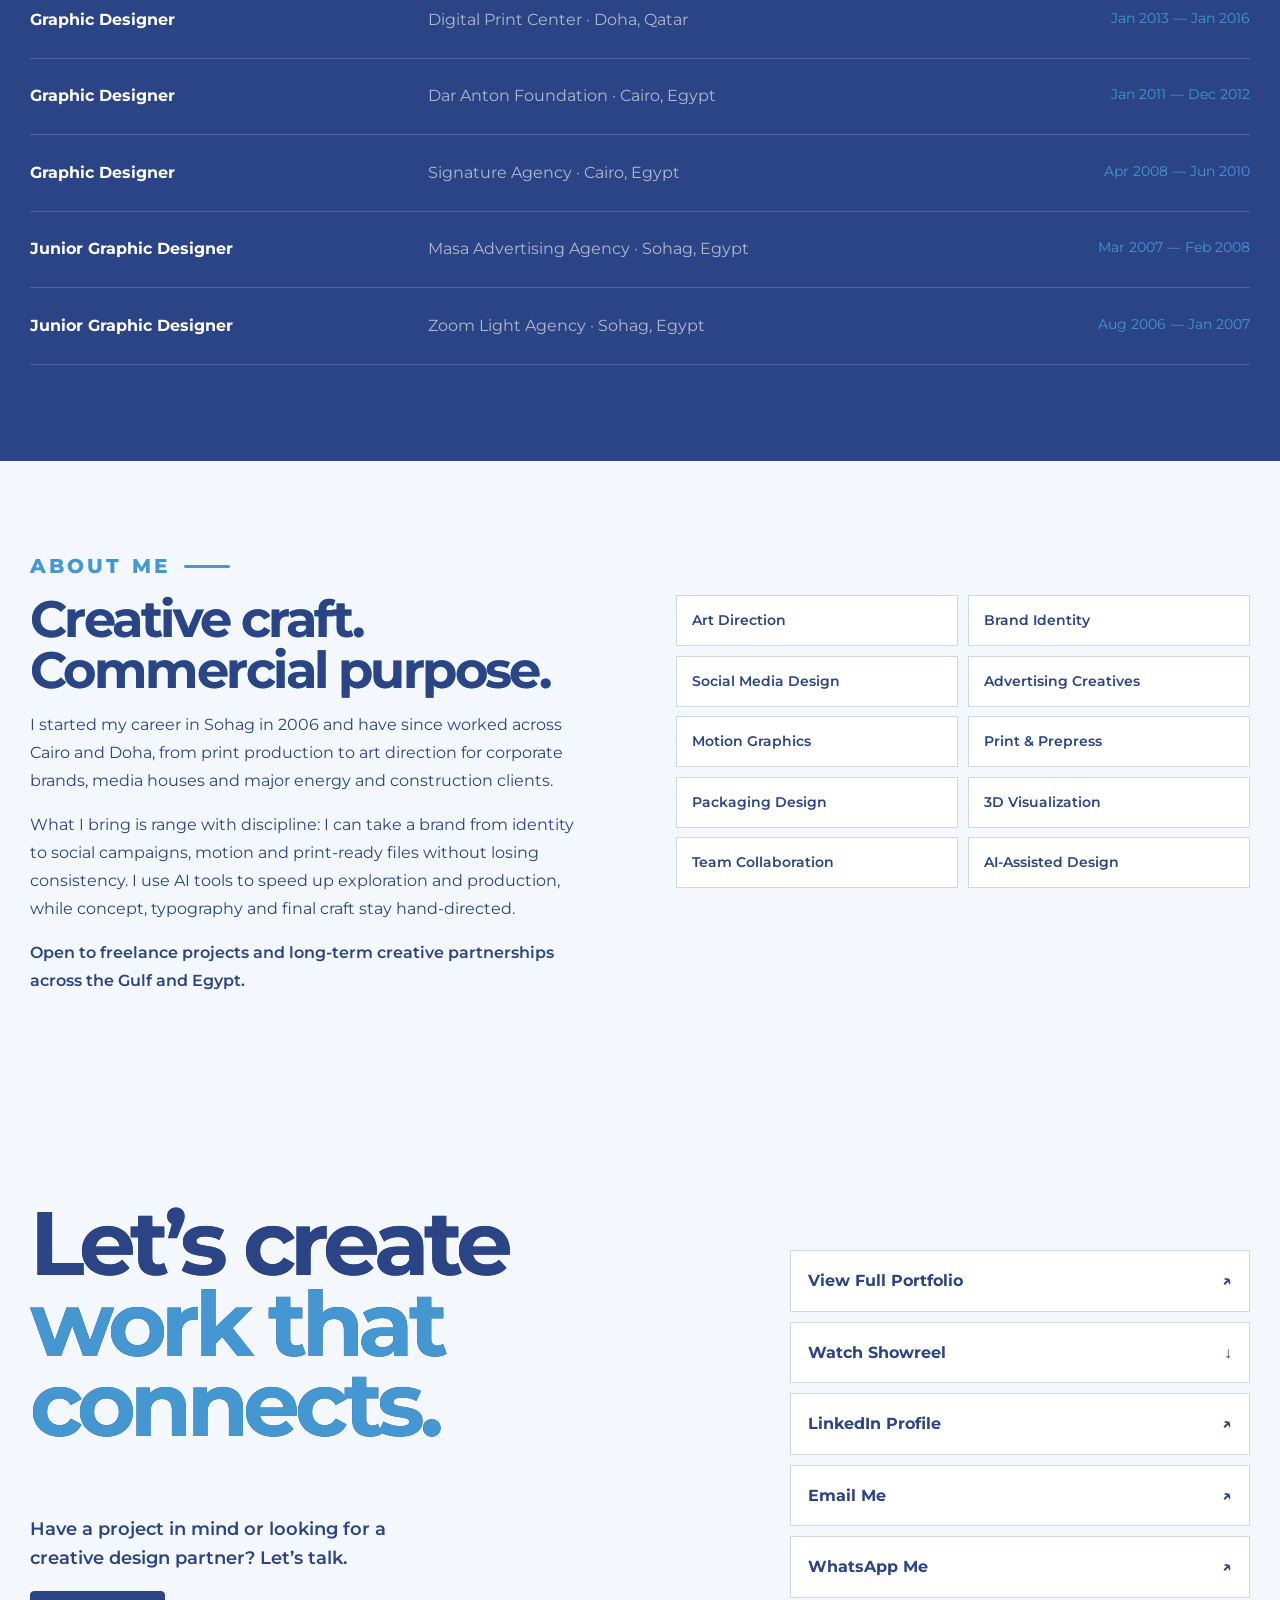
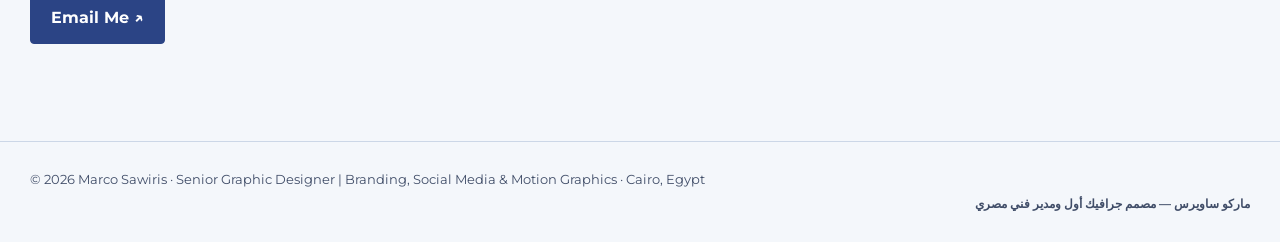
==== commit 5a3b2d43: "update 13-10-2026" ====
--- a/index.html
+++ b/index.html
@@ -43,7 +43,7 @@
     <!-- الستايلات -->
     <link rel="stylesheet" href="styles.css" />
     <link rel="stylesheet" href="experience-v19.css?v=47" />
-    <link rel="stylesheet" href="case-studies-v1.css?v=1" />
+    <link rel="stylesheet" href="case-studies-v1.css?v=2" />
     <style>
       .showreel .section-head .eyebrow,
       .showreel .section-head > p { color: #102044; }
@@ -75,7 +75,7 @@
     <script defer src="showreel-v1.js?v=4"></script>
     <script defer src="experience-v19.js"></script>
     <script defer src="portfolio-toggle.js?v=9"></script>
-    <script defer src="case-studies-v1.js?v=1"></script>
+    <script defer src="case-studies-v1.js?v=2"></script>
     <script defer src="artwork-protection.js?v=3"></script>
 
     <!-- بيانات منظمة لجوجل: كيان واحد متسق على نفس الدومين -->
@@ -680,18 +680,21 @@
             <p>Three campaigns, the thinking behind each one, and where to see the designs.</p>
           </div>
           <nav class="campaign-tabs" role="tablist" aria-label="Case studies"><button class="campaign-tab is-active" type="button" role="tab" data-target="cs-ramadan">Ramadan 2022 · Jazeera Paints</button><button class="campaign-tab" type="button" role="tab" data-target="cs-garnier">Garnier Hair Color</button><button class="campaign-tab" type="button" role="tab" data-target="cs-hosny">Hosny Restaurant</button><button class="campaign-tab" type="button" role="tab" data-target="cs-next">Your Brand Next →</button></nav>
-          <article class="cs-panel" id="cs-ramadan">
+          <article class="cs-panel cs-has-collage" id="cs-ramadan">
             <div class="campaign-heading"><div><span class="campaign-kicker">Jazeera Paints · Social Media</span><h3>Ramadan 2022 Campaign</h3></div><p>Matching the colors of familiar Ramadan drinks and foods to the Jazeera Paints palette.</p></div>
+            <figure class="cs-collage"><img src="assets/case-studies/jazeera-case-study-collage.jpg" width="1600" height="2000" alt="Jazeera Paints Ramadan 2022 campaign collage" loading="lazy" /></figure>
             <div class="cs-grid"><div class="cs-block"><h4>The Challenge</h4><p>The management team wanted a fresh, unconventional approach to Ramadan advertising, moving beyond traditional paint promotions.</p></div><div class="cs-block"><h4>The Creative Idea</h4><p>Every Egyptian home shares the same Ramadan table. I built the concept around its familiar drinks and traditional foods, matching each one’s color to a shade from the Jazeera Paints palette. Everyday Ramadan moments became a clear, engaging visual campaign.</p></div><div class="cs-block"><h4>My Role</h4><p>I led the creative direction and design execution, delivering a series of 7 designs where the idea carries the message and the visuals stay clean.</p></div><div class="cs-block"><h4>The Result</h4><p>The campaign went beyond its original Egyptian market and was rolled out across Jazeera Paints platforms in Saudi Arabia, the UAE and Iraq, under my supervision. A culturally rooted idea proved it could travel across markets without losing its identity.</p></div></div>
             <div class="cs-actions"><span class="cs-note">See the campaign designs from here</span><a class="btn" href="#work" data-open-design="jazeera-ramadan">View the designs <span>→</span></a></div>
           </article>
-          <article class="cs-panel" id="cs-garnier" hidden>
+          <article class="cs-panel cs-has-collage" id="cs-garnier" hidden>
             <div class="campaign-heading"><div><span class="campaign-kicker">Integrated Advertising &amp; Packaging</span><h3>Garnier Hair Color Campaign</h3></div><p>The product box became the poster.</p></div>
+            <figure class="cs-collage"><img src="assets/case-studies/garnier-case-study-collage.jpg" width="1600" height="2000" alt="Garnier Hair Color campaign collage" loading="lazy" /></figure>
             <div class="cs-grid"><div class="cs-block"><h4>The Challenge</h4><p>Garnier Hair Color needed a fresh, engaging way to stand out, beyond the conventional approach of using a model’s hair color as the main advertising visual.</p></div><div class="cs-block"><h4>The Creative Concept</h4><p>I turned the product packaging into the campaign’s main visual. Instead of a model-based advertisement, the box itself became the poster, putting the promised hair color front and center.</p></div><div class="cs-block"><h4>Execution</h4><p>I developed the concept into a cohesive campaign across three touchpoints: the product packaging, advertising visuals, and a custom Snapchat filter. Each one reinforced the same idea, making the brand experience clear, interactive and easy to understand.</p></div><div class="cs-block"><h4>The Result</h4><p>One simple idea carried across product design, advertising and digital interaction, creating a unified and accessible brand experience.</p></div></div>
             <div class="cs-actions"><span class="cs-note">See the campaign designs from here</span><a class="btn" href="#work" data-open-design="garnier">View the designs <span>→</span></a></div>
           </article>
-          <article class="cs-panel" id="cs-hosny" hidden>
+          <article class="cs-panel cs-has-collage" id="cs-hosny" hidden>
             <div class="campaign-heading"><div><span class="campaign-kicker">Social Media Campaign</span><h3>Hosny Restaurant</h3></div><p>Authenticity told through the nostalgia of classic Egyptian music.</p></div>
+            <figure class="cs-collage"><img src="assets/case-studies/hosny-case-study-collage.jpg" width="1600" height="2000" alt="Hosny Restaurant campaign collage" loading="lazy" /></figure>
             <div class="cs-grid"><div class="cs-block"><h4>The Challenge</h4><p>Hosny is an authentic, home-style restaurant, and the challenge was to make people <i>feel</i> that authenticity on social media, beyond simply showing dishes.</p></div><div class="cs-block"><h4>The Creative Concept</h4><p>I expressed authenticity through nostalgia. The campaign linked Hosny’s food to the golden age of Egyptian music, with references to Umm Kulthum, Farid al-Atrash, Shadia, Abdel Halim Hafez and Asmahan, evoking the original taste we grew up with. To balance that classic tone with a more playful, popular voice, I added a reference to Ahmed Zaki’s song from the film <i>Kaboria</i>.</p></div><div class="cs-block"><h4>Execution</h4><p>I designed a series of 8 social media visuals that pair strong food photography with these musical references, so each post carries both the appetite and the memory.</p></div><div class="cs-block"><h4>Key Design Decisions</h4><ul><li><b>Music instead of the usual “homemade” claim:</b> nostalgia proves authenticity better than words.</li><li><b>Mixing eras:</b> classic voices for the nostalgia, a lighter popular reference for a wider audience.</li></ul></div></div>
             <div class="cs-actions"><span class="cs-note">See the campaign designs from here</span><a class="btn" href="#work" data-open-design="hosny">View the designs <span>→</span></a></div>
           </article>
--- a/case-studies-v1.css
+++ b/case-studies-v1.css
@@ -18,3 +18,13 @@
 #about .about-open{color:var(--ink);font-weight:600}
 @media(min-width:851px){#about .about-grid{grid-template-columns:1fr 1fr;gap:72px;align-items:start}#about .about-grid>div:first-child p{max-width:560px;line-height:1.75}}
 @media(max-width:850px){#case-studies{padding:64px 0}.cs-grid{grid-template-columns:1fr}.cs-block{padding:22px}}
+
+/* Hero photo collage (4:5). Replace assets/images/case-study-collage-placeholder.jpg, same name and 1600x2000 */
+.cs-has-collage{display:grid;grid-template-columns:minmax(0,1fr) minmax(280px,.55fr);grid-template-areas:"head photo" "grid photo" "act photo";column-gap:28px;align-items:start}
+.cs-has-collage:not([hidden]){display:grid}
+.cs-has-collage>.campaign-heading{grid-area:head;grid-template-columns:1fr}
+.cs-has-collage>.cs-grid{grid-area:grid;margin-top:18px}
+.cs-has-collage>.cs-actions{grid-area:act}
+.cs-collage{grid-area:photo;margin:0;aspect-ratio:4/5;overflow:hidden;background:#d6dbe3;border:1px solid var(--line);box-shadow:0 12px 34px rgba(16,32,68,.07)}
+.cs-collage img{width:100%;height:100%;object-fit:cover}
+@media(max-width:850px){.cs-has-collage{grid-template-columns:1fr;grid-template-areas:"head" "photo" "grid" "act"}.cs-has-collage>.cs-grid{margin-top:18px}.cs-collage{margin-top:18px}}
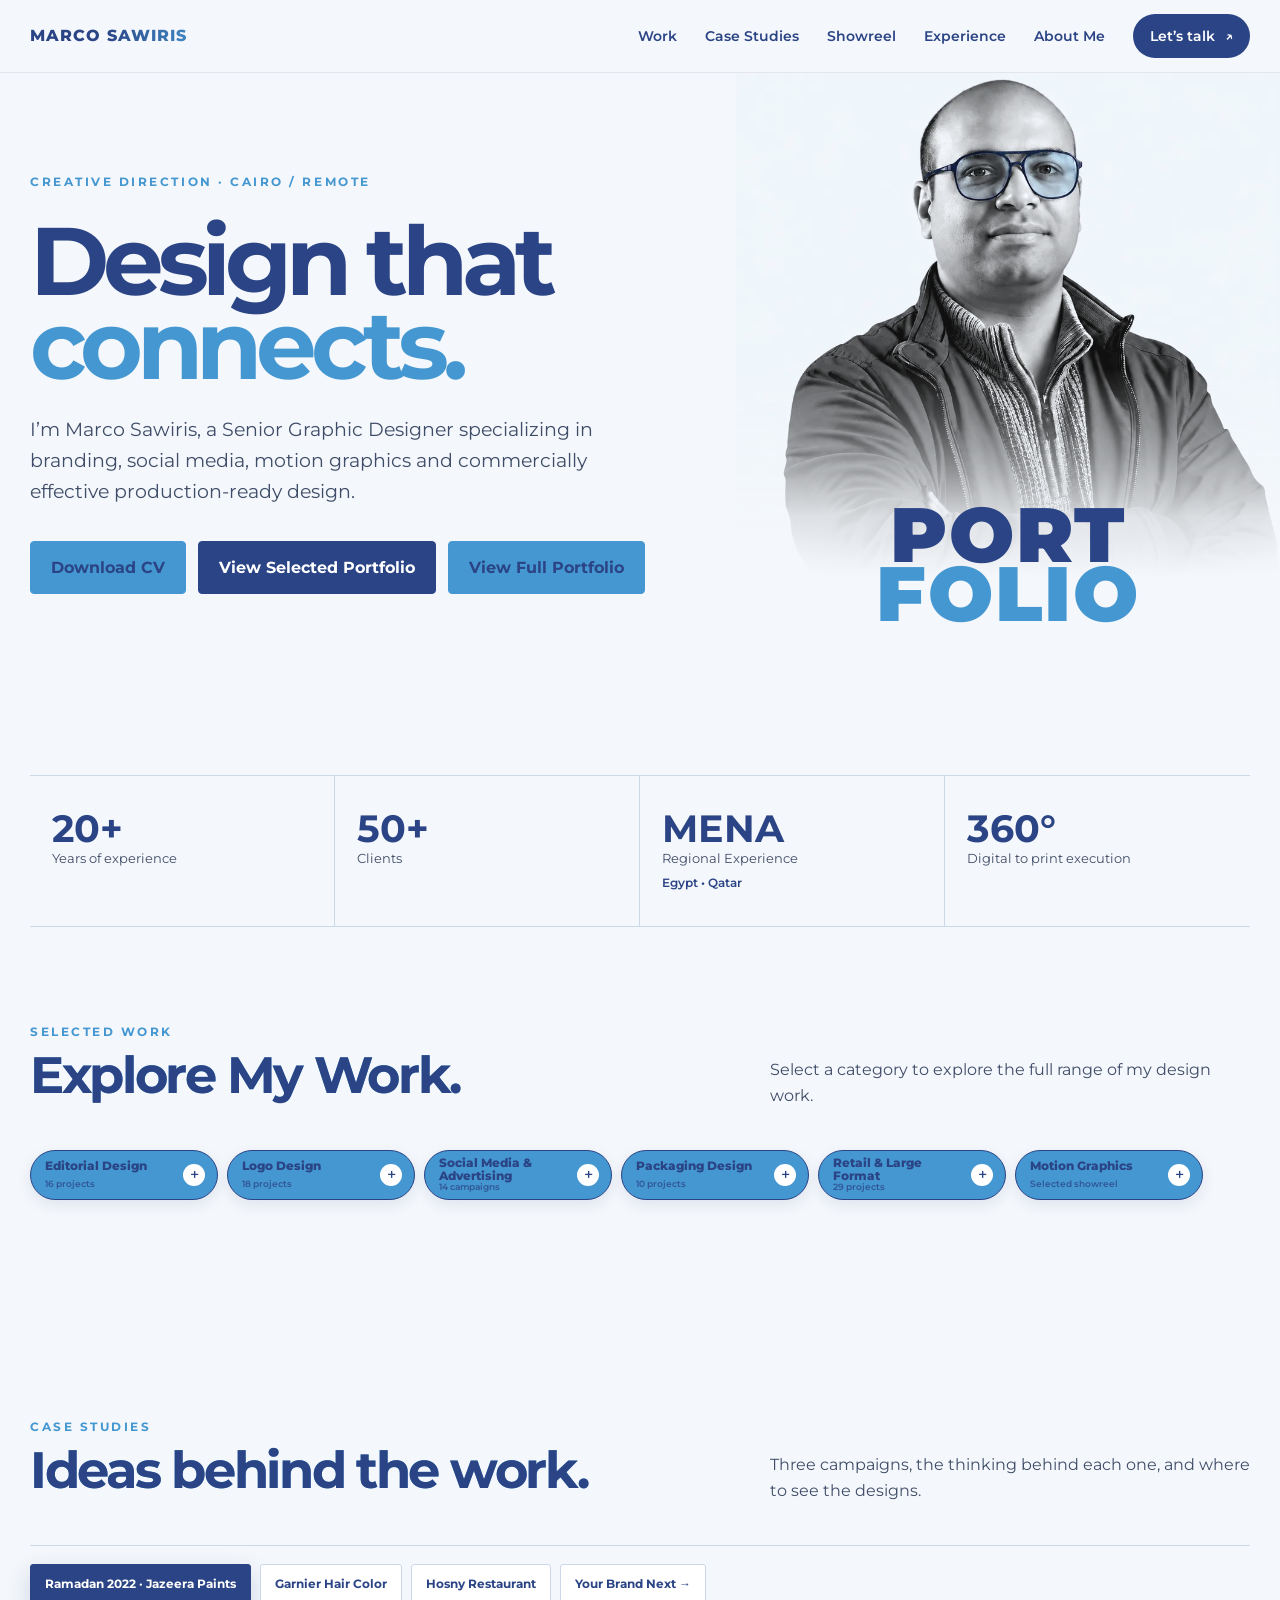
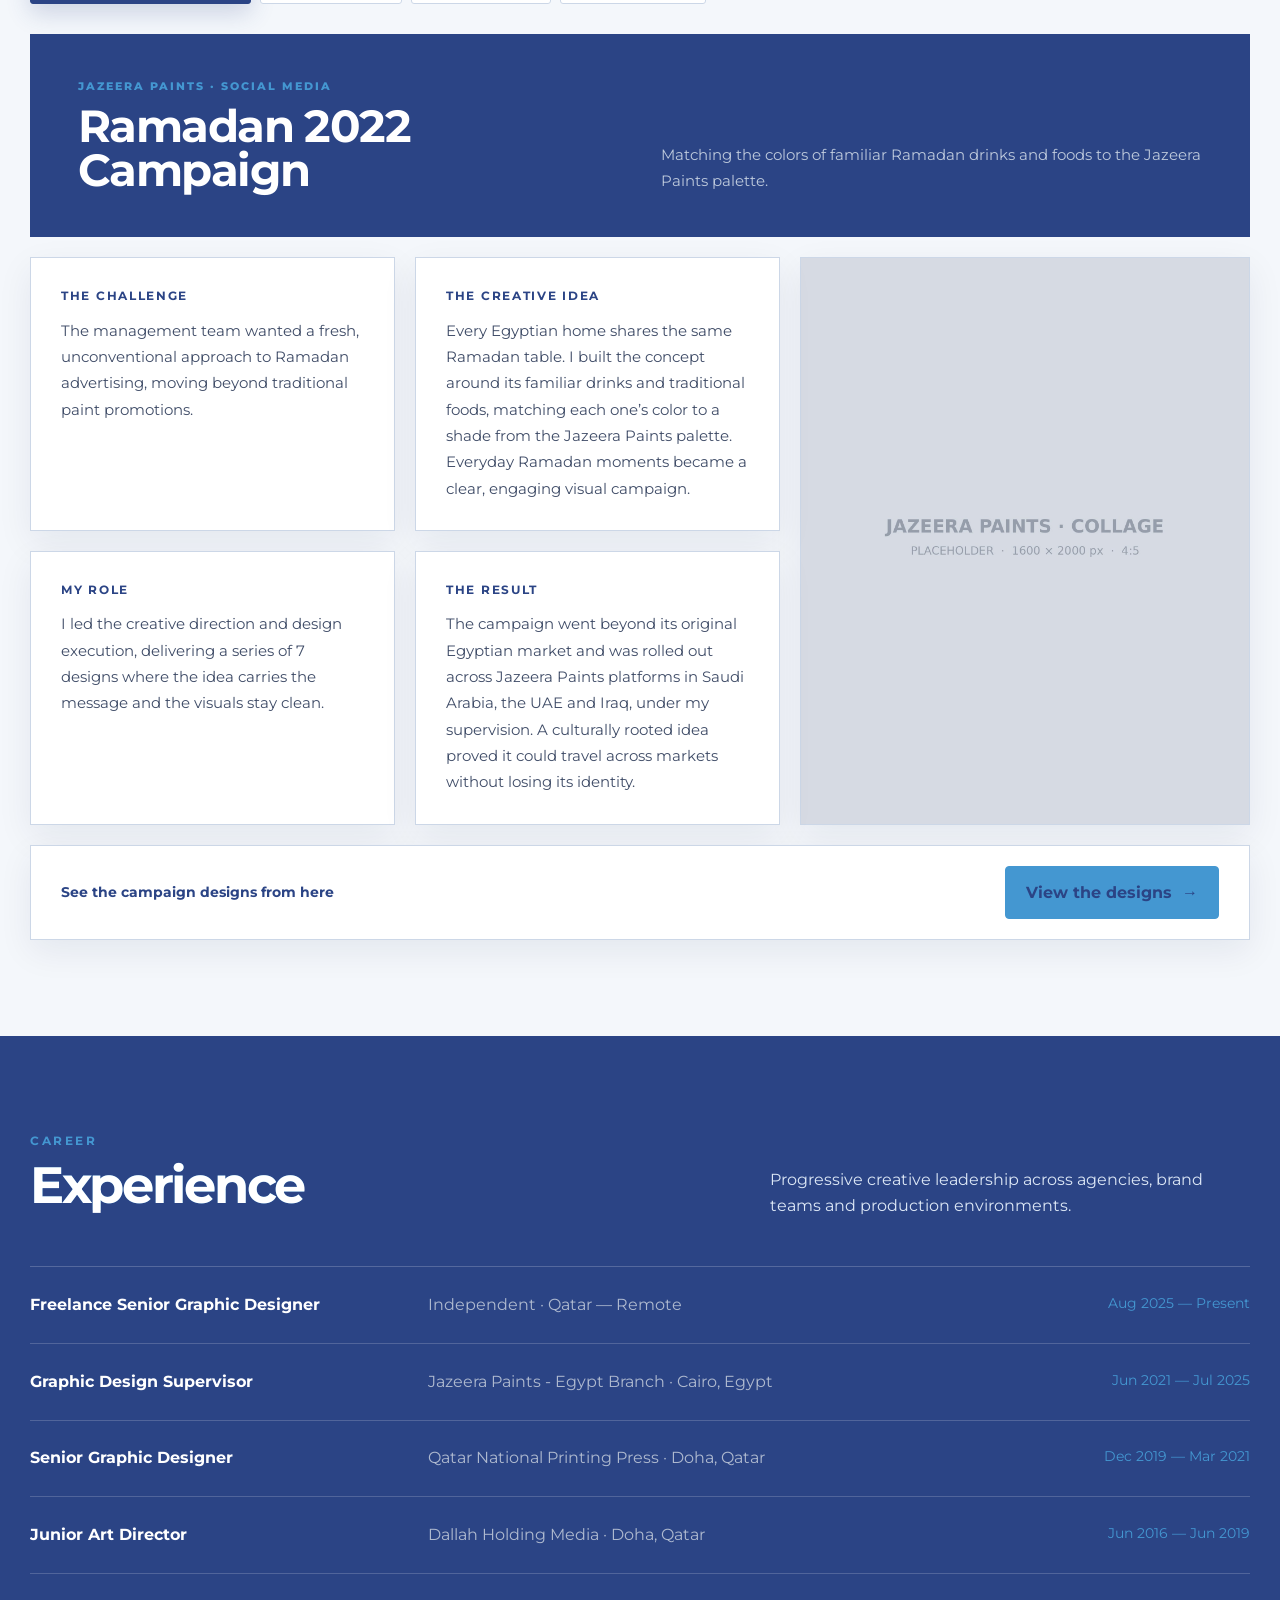
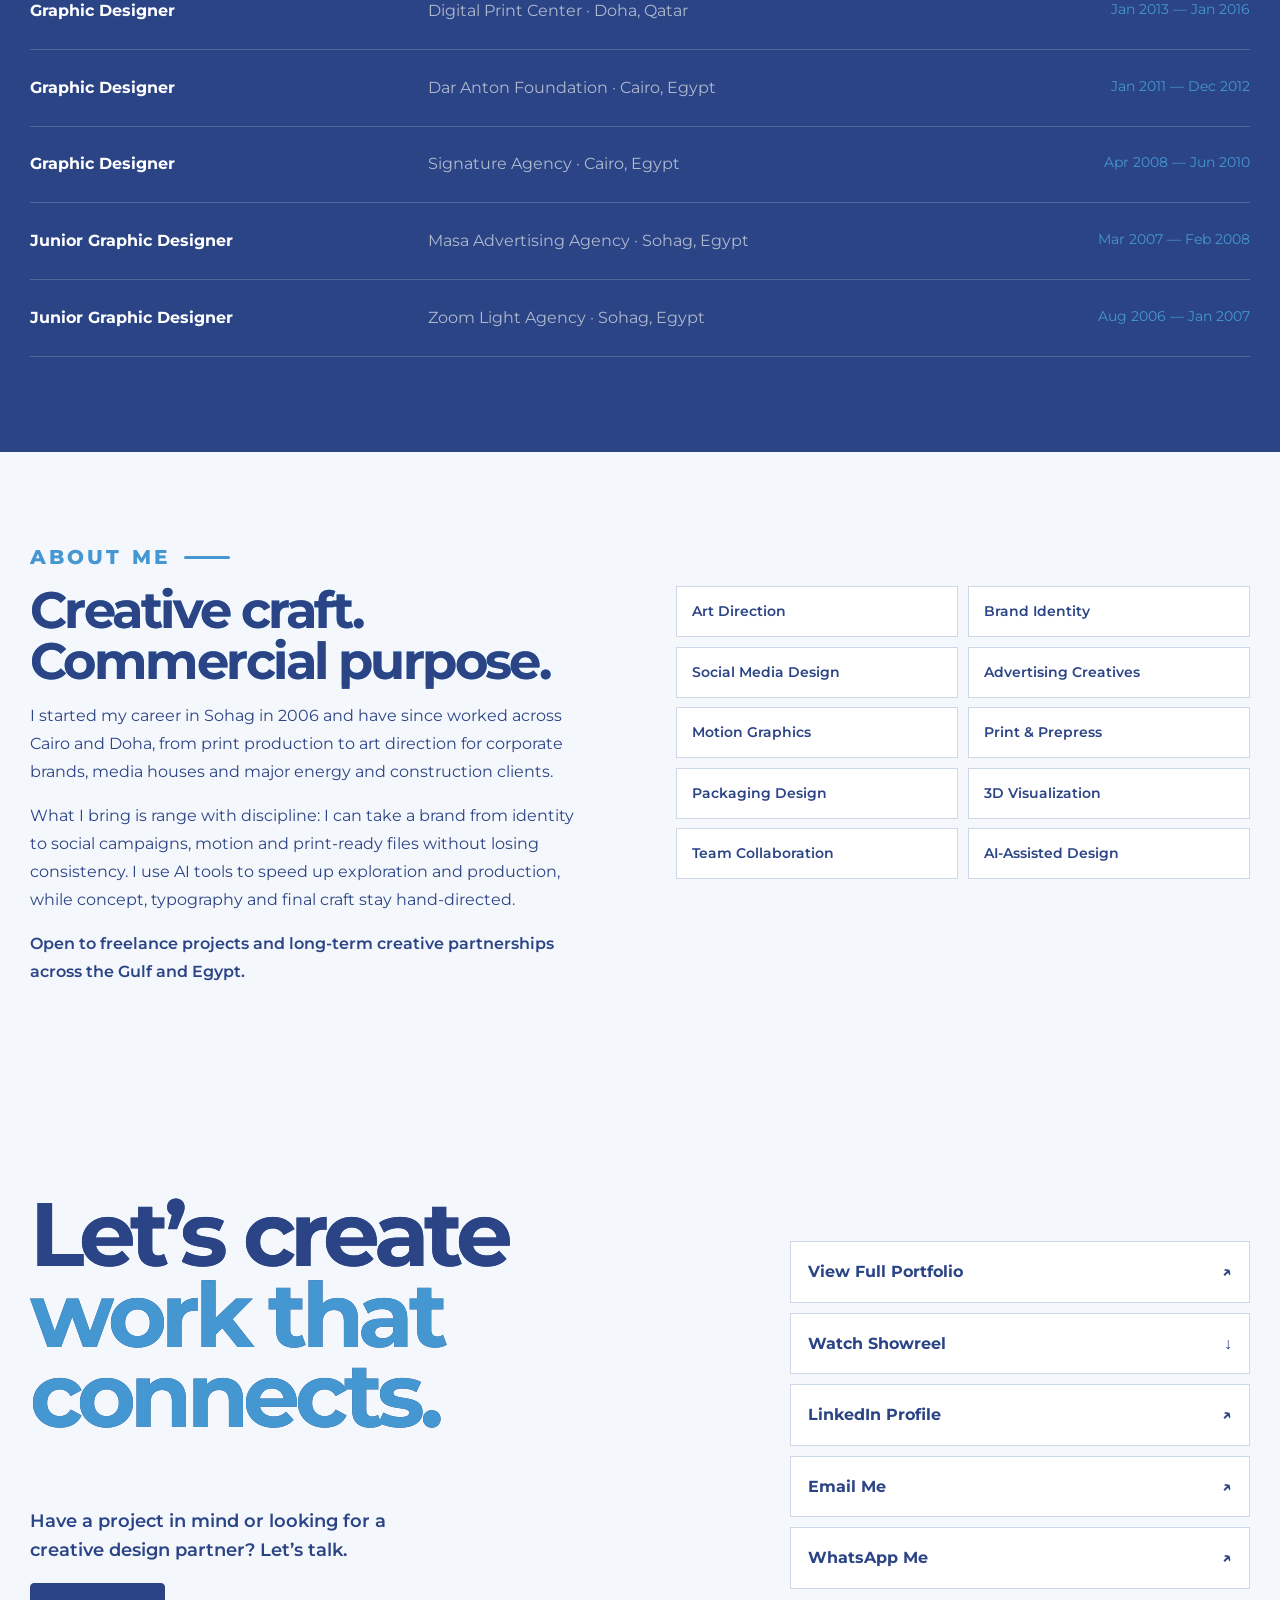
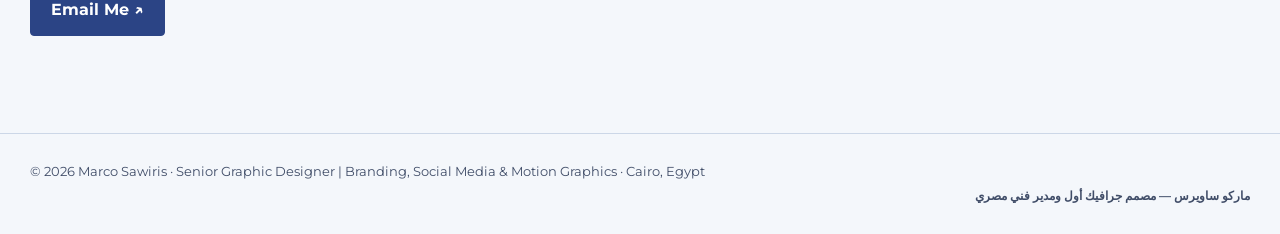
==== commit af513f75: "Add files via upload" ====
--- a/index.html
+++ b/index.html
@@ -1,859 +1,859 @@
-<!doctype html>
-<html lang="en">
-  <head>
-    <meta charset="UTF-8" />
-    <meta name="viewport" content="width=device-width, initial-scale=1.0" />
-    <meta name="theme-color" content="#102044" />
-
-    <!-- العنوان اللي هيظهر في جوجل -->
-    <title>Marco Sawiris | Senior Graphic Designer &amp; Art Director</title>
-
-    <!-- الوصف اللي هيظهر في نتائج البحث -->
-    <meta name="description" content="Marco Sawiris (ماركو ساويرس) — Senior Graphic Designer &amp; Art Director in Cairo: branding, social media, motion graphics, packaging &amp; print." />
-    <meta name="author" content="Marco Sawiris" />
-    <link rel="canonical" href="https://marco-sawiris.github.io/" />
-
-    <!-- كود إثبات ملكية جوجل -->
-    <meta name="google-site-verification" content="nOoADdu4auPwFT-9pPtDizTC8DgS2HjKHj9ZoH5v5hw" />
-
-    <!-- المشاركة على واتساب / لينكدإن / فيسبوك / تويتر -->
-    <meta property="og:type" content="website" />
-    <meta property="og:site_name" content="Marco Sawiris" />
-    <meta property="og:title" content="Marco Sawiris | Senior Graphic Designer &amp; Art Director" />
-    <meta property="og:description" content="Commercially effective brand identities, campaigns, social content, and motion graphics." />
-    <meta property="og:url" content="https://marco-sawiris.github.io/" />
-    <meta property="og:image" content="https://marco-sawiris.github.io/assets/og-cover-2.jpg" />
-    <meta property="og:image:width" content="1200" />
-    <meta property="og:image:height" content="630" />
-    <meta property="og:image:alt" content="Marco Sawiris — Senior Graphic Designer and Art Director" />
-    <meta name="twitter:image" content="https://marco-sawiris.github.io/assets/og-cover-2.jpg" />
-    <meta name="twitter:card" content="summary_large_image" />
-
-    <!-- أيقونة الموقع (Favicon) -->
-    <link rel="icon" type="image/png" sizes="192x192" href="https://marco-sawiris.github.io/assets/favicon.png" />
-    <link rel="apple-touch-icon" sizes="192x192" href="https://marco-sawiris.github.io/assets/favicon.png" />
-
-    <!-- ملف تعريف للـ AI (مسار نسبي) -->
-    <link rel="alternate" type="text/plain" href="llms.txt" title="Marco Sawiris AI profile" />
-
-    <!-- تحميل مبكر لأهم عناصر أول الشاشة -->
-    <link rel="preload" as="image" href="assets/Marco.Sawiris-Hero-Portrait-03.webp" fetchpriority="high" />
-    <link rel="preload" as="font" type="font/woff2" href="assets/fonts/Montserrat-VariableFont_wght.woff2" crossorigin />
-
-    <!-- الستايلات -->
-    <link rel="stylesheet" href="styles.css" />
-    <link rel="stylesheet" href="experience-v19.css?v=47" />
-    <link rel="stylesheet" href="case-studies-v1.css?v=2" />
-    <style>
-      .showreel .section-head .eyebrow,
-      .showreel .section-head > p { color: #102044; }
-      .to-top{position:fixed;right:max(20px,env(safe-area-inset-right));bottom:max(20px,env(safe-area-inset-bottom));z-index:20;width:48px;height:48px;border:0;border-radius:50%;background:#102044;color:#fff;font:700 1.35rem/1 Montserrat,Arial,sans-serif;display:grid;place-items:center;cursor:pointer;box-shadow:0 6px 20px rgba(16,32,68,.28);opacity:0;visibility:hidden;transform:translateY(12px);transition:opacity .25s ease,transform .25s ease,visibility .25s,background .2s}
-      .to-top.is-visible{opacity:1;visibility:visible;transform:none}
-      .to-top:hover{background:#304789}
-      .to-top:focus-visible{outline:3px solid #50a8d9;outline-offset:3px}
-      @media(prefers-reduced-motion:reduce){.to-top{transition:none}}
-      .featured-reel{position:relative;aspect-ratio:16/9;background:#102044;margin-bottom:8px;overflow:hidden}
-      .featured-reel-btn{appearance:none;border:0;padding:0;margin:0;width:100%;height:100%;position:relative;display:block;background:#102044;cursor:pointer;color:#fff;font:700 .95rem/1.3 Montserrat,Arial,sans-serif;text-align:left}
-      .featured-reel-btn img{width:100%;height:100%;object-fit:cover;display:block;opacity:.9}
-      .featured-reel-play{position:absolute;inset:0;margin:auto;width:84px;height:84px;border-radius:50%;background:rgba(48,71,137,.94);display:grid;place-items:center;font-size:1.7rem;padding-left:5px;box-shadow:0 0 0 12px rgba(80,168,217,.18);transition:transform .25s ease}
-      .featured-reel-btn:hover .featured-reel-play{transform:scale(1.1)}
-      .featured-reel-btn:focus-visible{outline:3px solid #50a8d9;outline-offset:-3px}
-      .featured-reel-title{position:absolute;left:18px;bottom:14px;text-shadow:0 2px 10px rgba(0,0,0,.6)}
-      .featured-reel iframe{width:100%;height:100%;border:0;display:block}
-      .contact-cta{grid-column:1;grid-row:2}
-      .contact-cta p{margin:0 0 18px;font-size:1.15rem;font-weight:600;max-width:34ch}
-      @media(min-width:851px){.contact{grid-template-columns:1.2fr .8fr}.contact h2{grid-column:1;grid-row:1}.contact-links{grid-column:2;grid-row:1 / span 2}}
-      @media(max-width:850px){.contact-cta{grid-column:auto;grid-row:auto}.featured-reel-play{width:64px;height:64px}}
-    </style>
-
-    <!-- السكريبتات (defer: بتشتغل بنفس الترتيب بعد تحميل الصفحة) -->
-    <script defer src="motion.js"></script>
-    <script defer src="logos-v1.js?v=5"></script>
-    <script defer src="social-v1.js?v=13"></script>
-    <script defer src="packaging-v1.js?v=3"></script>
-    <script defer src="retail-v2.js?v=1"></script>
-    <script defer src="showreel-v1.js?v=4"></script>
-    <script defer src="experience-v19.js"></script>
-    <script defer src="portfolio-toggle.js?v=9"></script>
-    <script defer src="case-studies-v1.js?v=2"></script>
-    <script defer src="artwork-protection.js?v=3"></script>
-
-    <!-- بيانات منظمة لجوجل: كيان واحد متسق على نفس الدومين -->
-    <script type="application/ld+json">
-    {
-      "@context": "https://schema.org",
-      "@graph": [
-        {
-          "@type": "WebSite",
-          "@id": "https://marco-sawiris.github.io/#website",
-          "name": "Marco Sawiris",
-          "alternateName": ["ماركو ساويرس", "Marco Sawiris Portfolio"],
-          "url": "https://marco-sawiris.github.io/"
-        },
-        {
-          "@type": "ProfilePage",
-          "url": "https://marco-sawiris.github.io/",
-          "name": "Marco Sawiris — Senior Graphic Designer | Branding, Social Media & Motion Graphics",
-          "dateModified": "2026-09-30T12:00:00+00:00",
-          "isPartOf": { "@id": "https://marco-sawiris.github.io/#website" },
-          "mainEntity": {
-            "@type": "Person",
-            "@id": "https://marco-sawiris.github.io/#marco-sawiris",
-            "name": "Marco Sawiris",
-            "alternateName": ["ماركو ساويرس", "Marco Sawires"],
-            "url": "https://marco-sawiris.github.io/",
-            "jobTitle": [
-              "Senior Graphic Designer",
-              "Art Director",
-              "Graphic Design Supervisor"
-            ],
-            "description": "Egyptian Senior Graphic Designer with 20+ years of experience in branding, social media, motion graphics, print production, packaging and 3D visualization.",
-            "knowsLanguage": ["Arabic", "English"],
-            "homeLocation": { "@type": "Place", "name": "Cairo, Egypt" },
-            "sameAs": [
-              "https://www.linkedin.com/in/marco-sawiris",
-              "https://linktr.ee/marco.sawiris"
-            ]
-          }
-        }
-      ]
-    }
-    </script>
-  </head>
-  <body>
-    <nav class="nav">
-      <div class="wrap nav-inner">
-        <a class="mark" href="#top">MARCO SAWIRIS</a>
-        <div class="menu">
-          <a href="#work">Work</a><a href="#case-studies">Case Studies</a><a href="#showreel">Showreel</a
-          ><a href="#experience">Experience</a><a href="#about">About Me</a
-          ><a class="pill" href="#contact">Let’s talk <span>↗</span></a>
-        </div>
-      </div>
-    </nav>
-    <main id="top">
-      <header class="hero">
-        <div class="hero-copy">
-          <div class="eyebrow">Creative Direction · Cairo / Remote</div>
-          <h1>Design that<br /><span>connects.</span></h1>
-          <p class="lead">
-            I’m Marco Sawiris, a Senior Graphic Designer specializing in
-            branding, social media, motion graphics and commercially effective
-            production-ready design.
-          </p>
-          <div class="hero-actions">
-            <a
-              class="btn"
-              href="https://drive.google.com/file/d/1GhDxaaLKymtLOQxXorWLY9MQk9ELjSIa/view?usp=drivesdk"
-              target="_blank"
-              rel="noopener"
-              >Download CV</a
-            ><a
-              class="btn primary"
-              href="https://drive.google.com/file/d/1zF6tZiy5BdkBHuLDIIH_CXRCL01OF262/view?usp=drivesdk"
-              target="_blank"
-              rel="noopener"
-              >View Selected Portfolio</a
-            ><a
-              class="btn"
-              href="https://drive.google.com/file/d/1ewgBhCnZVvy12nM0HY8t4wVZW1QT7ZI0/view?usp=drivesdk"
-              target="_blank"
-              rel="noopener"
-              >View Full Portfolio</a>
-          </div>
-        </div>
-        <div class="hero-art">
-          <strong role="img" aria-label="Portfolio"
-            ><span class="port">PORT</span
-            ><span class="folio">FOLIO</span></strong
-          ><video
-            class="portrait hero-video"
-            autoplay
-            muted
-            playsinline
-            preload="metadata"
-            poster="assets/Marco.Sawiris-Hero-Portrait-03.webp"
-            aria-label="Animated portrait of Marco Sawiris"
-          >
-            <source
-              src="assets/Marco.Sawiris-Hero-Video-02-web.mp4"
-              type="video/mp4"
-            />
-          </video>
-        </div>
-      </header>
-      <div class="wrap stats">
-        <div class="stat">
-          <strong>20+</strong><span>Years of experience</span>
-        </div>
-        <div class="stat">
-          <strong>50+</strong><span>Clients</span>
-        </div>
-        <div class="stat">
-          <strong>MENA</strong
-          ><span
-            >Regional Experience<small
-              >Egypt • Qatar</small
-            ></span
-          >
-        </div>
-        <div class="stat">
-          <strong>360°</strong><span>Digital to print execution</span>
-        </div>
-      </div>
-      <section id="work">
-        <div class="wrap">
-          <div class="section-head">
-            <div>
-              <div class="eyebrow">Selected work</div>
-              <h2 id="work-title">Explore My Work.</h2>
-            </div>
-            <p id="work-description">
-              Select a category to explore the full range of my design work.
-            </p>
-          </div>
-          <div class="filters" role="group" aria-label="Portfolio category">
-            <button class="filter" data-filter="print" aria-expanded="false">
-              Editorial Design</button
-            ><button class="filter" data-filter="logo" aria-expanded="false">
-              Logo Design</button
-            ><button class="filter" data-filter="social" aria-expanded="false">
-              Social Media &amp; Advertising</button
-            ><button
-              class="filter"
-              data-filter="packaging"
-              aria-expanded="false"
-            >
-              Packaging Design</button
-            ><button class="filter" data-filter="retail" aria-expanded="false">
-              Retail &amp; Large Format</button
-            ><button class="filter" data-filter="motion" aria-expanded="false">
-              Motion Graphics
-            </button>
-          </div>
-          <div class="work-grid" id="portfolio-grid">
-            <a
-              class="work-card editorial-card"
-              data-category="print"
-              href="assets/editorial/Marco.Sawiris-Editorial-Print-02-Valuable-Archaeological-Collection.jpg"
-              target="_blank"
-              rel="noopener"
-              ><img loading="lazy" decoding="async"
-                src="assets/editorial/Marco.Sawiris-Editorial-Print-02-Valuable-Archaeological-Collection.jpg"
-                alt="Valuable Archaeological Collection book cover"
-              />
-              <div class="editorial-copy">
-                <h3>Valuable Archaeological Collection</h3>
-                <p class="project-type">Book Cover - Culture & Heritage</p>
-                <h4>Concept & Design Approach</h4>
-                <p>
-                  <b>Concept:</b> A heritage-led cover built around Islamic
-                  architectural detail, giving the publication a strong sense of
-                  history and cultural value.
-                </p>
-                <p>
-                  <b>Design Approach:</b> Cinematic imagery, warm tonal
-                  treatment and focused Arabic typography create depth and a
-                  premium archival character.
-                </p>
-              </div></a
-            >
-            <a
-              class="work-card editorial-card"
-              data-category="print"
-              href="assets/editorial/Marco.Sawiris-Editorial-Print-01-Amiri-Gems.jpg"
-              target="_blank"
-              rel="noopener"
-              ><img loading="lazy" decoding="async"
-                src="assets/editorial/Marco.Sawiris-Editorial-Print-01-Amiri-Gems.jpg"
-                alt="Amiri Gems jewelry catalog"
-              />
-              <div class="editorial-copy">
-                <h3>Amiri Gems</h3>
-                <p class="project-type">Catalog - Jewelry</p>
-                <h4>Concept & Design Approach</h4>
-                <p>
-                  <b>Concept:</b> A refined jewelry catalog direction that
-                  places the product at the center and communicates elegance,
-                  rarity and craftsmanship.
-                </p>
-                <p>
-                  <b>Design Approach:</b> Premium product imagery, restrained
-                  composition and soft neutral tones support a luxurious visual
-                  hierarchy.
-                </p>
-              </div></a
-            >
-            <a
-              class="work-card editorial-card"
-              data-category="print"
-              href="assets/editorial/Marco.Sawiris-Editorial-Print-03-Gulf-Builders.jpg"
-              target="_blank"
-              rel="noopener"
-              ><img loading="lazy" decoding="async"
-                src="assets/editorial/Marco.Sawiris-Editorial-Print-03-Gulf-Builders.jpg"
-                alt="Gulf Builders construction company profile"
-              />
-              <div class="editorial-copy">
-                <h3>Gulf Builders</h3>
-                <p class="project-type">Company Profile - Construction</p>
-                <h4>Concept & Design Approach</h4>
-                <p>
-                  <b>Concept:</b> A corporate profile concept built around the
-                  human side of construction, balancing safety, expertise and
-                  professional credibility.
-                </p>
-                <p>
-                  <b>Design Approach:</b> Realistic photography, clear hierarchy
-                  and industrial visual cues create a direct, dependable
-                  corporate presentation.
-                </p>
-              </div></a
-            >
-            <a
-              class="work-card editorial-card"
-              data-category="print"
-              href="assets/editorial/Marco.Sawiris-Editorial-Print-04-Al-Sawari-Bright-Light.jpg"
-              target="_blank"
-              rel="noopener"
-              ><img loading="lazy" decoding="async"
-                src="assets/editorial/Marco.Sawiris-Editorial-Print-04-Al-Sawari-Bright-Light.jpg"
-                alt="Al-Sawari Bright Light real estate company profile"
-              />
-              <div class="editorial-copy">
-                <h3>Al-Sawari Bright Light</h3>
-                <p class="project-type">Company Profile - Real Estate</p>
-                <h4>Concept & Design Approach</h4>
-                <p>
-                  <b>Concept:</b> A contemporary corporate cover using
-                  architecture as the main brand asset, communicating scale,
-                  development and modern urban growth.
-                </p>
-                <p>
-                  <b>Design Approach:</b> Geometric white lines, architectural
-                  photography and generous negative space give the profile a
-                  structured modern identity.
-                </p>
-              </div></a
-            >
-            <a
-              class="work-card editorial-card"
-              data-category="print"
-              href="assets/editorial/Marco.Sawiris-Editorial-Print-05-Volt-Craft-Contracting.jpg"
-              target="_blank"
-              rel="noopener"
-              ><img loading="lazy" decoding="async"
-                src="assets/editorial/Marco.Sawiris-Editorial-Print-05-Volt-Craft-Contracting.jpg"
-                alt="Volt Craft Contracting company profile"
-              />
-              <div class="editorial-copy">
-                <h3>Volt Craft Contracting</h3>
-                <p class="project-type">Company Profile - Contracting</p>
-                <h4>Concept & Design Approach</h4>
-                <p>
-                  <b>Concept:</b> A bold corporate publication that presents the
-                  contractor as modern, capable and people-driven, with a strong
-                  visual identity.
-                </p>
-                <p>
-                  <b>Design Approach:</b> High-contrast branding, monochrome
-                  team imagery and modular editorial layouts create a confident
-                  contemporary system.
-                </p>
-              </div></a
-            >
-            <a
-              class="work-card editorial-card"
-              data-category="print"
-              href="assets/editorial/Marco.Sawiris-Editorial-Print-06-Energy-Awards-Dinner-Menu.jpg"
-              target="_blank"
-              rel="noopener"
-              ><img loading="lazy" decoding="async"
-                src="assets/editorial/Marco.Sawiris-Editorial-Print-06-Energy-Awards-Dinner-Menu.jpg"
-                alt="Energy Awards dinner menu"
-              />
-              <div class="editorial-copy">
-                <h3>Energy Awards Dinner Menu</h3>
-                <p class="project-type">Event Collateral - Energy</p>
-                <h4>Concept & Design Approach</h4>
-                <p>
-                  <b>Concept:</b> An elegant event menu designed to reflect the
-                  prestige of an international energy awards ceremony without
-                  visual excess.
-                </p>
-                <p>
-                  <b>Design Approach:</b> Subtle geometric patterning, centered
-                  typography and restrained metallic tones establish a formal
-                  premium character.
-                </p>
-              </div></a
-            >
-            <a
-              class="work-card editorial-card"
-              data-category="print"
-              href="assets/editorial/Marco.Sawiris-Editorial-Print-07-Jazeera-Paints-Price-List.jpg"
-              target="_blank"
-              rel="noopener"
-              ><img loading="lazy" decoding="async"
-                src="assets/editorial/Marco.Sawiris-Editorial-Print-07-Jazeera-Paints-Price-List.jpg"
-                alt="Jazeera Paints price list catalog"
-              />
-              <div class="editorial-copy">
-                <h3>Jazeera Paints Price List</h3>
-                <p class="project-type">Product Catalog - Paints</p>
-                <h4>Concept & Design Approach</h4>
-                <p>
-                  <b>Concept:</b> A functional product publication that
-                  organizes a broad paint range into an accessible, branded
-                  reference for customers and sales teams.
-                </p>
-                <p>
-                  <b>Design Approach:</b> Clean grids, product-led pages and
-                  controlled brand accents improve navigation while keeping the
-                  catalog visually light.
-                </p>
-              </div></a
-            >
-            <a
-              class="work-card editorial-card"
-              data-category="print"
-              href="assets/editorial/Marco.Sawiris-Editorial-Print-08-Jazeera-Cement-Products.jpg"
-              target="_blank"
-              rel="noopener"
-              ><img loading="lazy" decoding="async"
-                src="assets/editorial/Marco.Sawiris-Editorial-Print-08-Jazeera-Cement-Products.jpg"
-                alt="Jazeera Cement Products catalog"
-              />
-              <div class="editorial-copy">
-                <h3>Jazeera Cement Products</h3>
-                <p class="project-type">Product Catalog - Construction</p>
-                <h4>Concept & Design Approach</h4>
-                <p>
-                  <b>Concept:</b> A technical catalog direction that makes
-                  industrial products feel organized, contemporary and
-                  commercially presentable.
-                </p>
-                <p>
-                  <b>Design Approach:</b> Neutral architectural styling,
-                  structured information blocks and product renders create a
-                  precise professional hierarchy.
-                </p>
-              </div></a
-            >
-            <a
-              class="work-card editorial-card"
-              data-category="print"
-              href="assets/editorial/Marco.Sawiris-Editorial-Print-09-Qatar-Trade-Conference.jpg"
-              target="_blank"
-              rel="noopener"
-              ><img loading="lazy" decoding="async"
-                src="assets/editorial/Marco.Sawiris-Editorial-Print-09-Qatar-Trade-Conference.jpg"
-                alt="Qatar Trade Conference magazine"
-              />
-              <div class="editorial-copy">
-                <h3>Qatar Trade Conference</h3>
-                <p class="project-type">Magazine - Event Publication</p>
-                <h4>Concept & Design Approach</h4>
-                <p>
-                  <b>Concept:</b> A dynamic conference publication that connects
-                  trade, logistics and expert content within one energetic
-                  editorial language.
-                </p>
-                <p>
-                  <b>Design Approach:</b> Circular image framing, strong
-                  blue-magenta accents and clear content hierarchy create
-                  movement and event visibility.
-                </p>
-              </div></a
-            >
-            <a
-              class="work-card editorial-card"
-              data-category="print"
-              href="assets/editorial/Marco.Sawiris-Editorial-Print-10-Hadu-Projects.jpg"
-              target="_blank"
-              rel="noopener"
-              ><img loading="lazy" decoding="async"
-                src="assets/editorial/Marco.Sawiris-Editorial-Print-10-Hadu-Projects.jpg"
-                alt="Hadu Projects gift catalog"
-              />
-              <div class="editorial-copy">
-                <h3>Hadu Projects</h3>
-                <p class="project-type">Gift Catalog - Creative Industries</p>
-                <h4>Concept & Design Approach</h4>
-                <p>
-                  <b>Concept:</b> A playful catalog identity that presents
-                  creative merchandise through a hand-drawn visual language with
-                  an approachable personality.
-                </p>
-                <p>
-                  <b>Design Approach:</b> Monochrome doodle illustration with a
-                  bold red focal block gives the cover contrast, memorability
-                  and youthful energy.
-                </p>
-              </div></a
-            >
-            <a
-              class="work-card editorial-card"
-              data-category="print"
-              href="assets/editorial/Marco.Sawiris-Editorial-Print-11-Shell-World-Qatar.jpg"
-              target="_blank"
-              rel="noopener"
-              ><img loading="lazy" decoding="async"
-                src="assets/editorial/Marco.Sawiris-Editorial-Print-11-Shell-World-Qatar.jpg"
-                alt="Shell World Qatar corporate magazine"
-              />
-              <div class="editorial-copy">
-                <h3>Shell World Qatar</h3>
-                <p class="project-type">Corporate Magazine - Energy</p>
-                <h4>Concept & Design Approach</h4>
-                <p>
-                  <b>Concept:</b> A corporate magazine system that balances
-                  global brand consistency with local editorial storytelling and
-                  event coverage.
-                </p>
-                <p>
-                  <b>Design Approach:</b> Strong Shell brand colors, modular
-                  article layouts and documentary imagery support fast reading
-                  and brand recognition.
-                </p>
-              </div></a
-            >
-            <a
-              class="work-card editorial-card"
-              data-category="print"
-              href="assets/editorial/Marco.Sawiris-Editorial-Print-12-North-Oil-Company.jpg"
-              target="_blank"
-              rel="noopener"
-              ><img loading="lazy" decoding="async"
-                src="assets/editorial/Marco.Sawiris-Editorial-Print-12-North-Oil-Company.jpg"
-                alt="North Oil Company corporate brochure"
-              />
-              <div class="editorial-copy">
-                <h3>North Oil Company</h3>
-                <p class="project-type">Corporate Brochure - Energy</p>
-                <h4>Concept & Design Approach</h4>
-                <p>
-                  <b>Concept:</b> An information-led corporate brochure that
-                  translates complex operational content into a clear and
-                  credible visual story.
-                </p>
-                <p>
-                  <b>Design Approach:</b> Geometric brand shapes, infographics,
-                  photography and disciplined grids make technical information
-                  easier to scan.
-                </p>
-              </div></a
-            >
-            <a
-              class="work-card editorial-card"
-              data-category="print"
-              href="assets/editorial/Marco.Sawiris-Editorial-Print-13-Shop-Qatar.jpg"
-              target="_blank"
-              rel="noopener"
-              ><img loading="lazy" decoding="async"
-                src="assets/editorial/Marco.Sawiris-Editorial-Print-13-Shop-Qatar.jpg"
-                alt="Shop Qatar retail and lifestyle magazine"
-              />
-              <div class="editorial-copy">
-                <h3>Shop Qatar</h3>
-                <p class="project-type">Magazine - Retail & Lifestyle</p>
-                <h4>Concept & Design Approach</h4>
-                <p>
-                  <b>Concept:</b> A lively editorial direction built around
-                  shopping, fashion and city experiences, designed to feel
-                  energetic and contemporary.
-                </p>
-                <p>
-                  <b>Design Approach:</b> Bold illustration, warm orange-magenta
-                  tones and expressive editorial imagery create a youthful
-                  retail atmosphere.
-                </p>
-              </div></a
-            >
-            <a
-              class="work-card editorial-card"
-              data-category="print"
-              href="assets/editorial/Marco.Sawiris-Editorial-Print-14-Idea-Notebook.jpg"
-              target="_blank"
-              rel="noopener"
-              ><img loading="lazy" decoding="async"
-                src="assets/editorial/Marco.Sawiris-Editorial-Print-14-Idea-Notebook.jpg"
-                alt="Idea Notebook entrepreneurship cover"
-              />
-              <div class="editorial-copy">
-                <h3>Idea Notebook</h3>
-                <p class="project-type">Notebook Cover - Entrepreneurship</p>
-                <h4>Concept & Design Approach</h4>
-                <p>
-                  <b>Concept:</b> A creative notebook concept centered on ideas,
-                  ambition and entrepreneurship, using informal visual language
-                  to encourage expression.
-                </p>
-                <p>
-                  <b>Design Approach:</b> Handwritten typography, sketch-style
-                  graphics and varied accent colors create a personal, energetic
-                  and idea-driven feel.
-                </p>
-              </div></a
-            >
-            <a
-              class="work-card editorial-card"
-              data-category="print"
-              href="assets/editorial/Marco.Sawiris-Editorial-Print-15-QSRTC-Outreach-2015.jpg"
-              target="_blank"
-              rel="noopener"
-              ><img loading="lazy" decoding="async"
-                src="assets/editorial/Marco.Sawiris-Editorial-Print-15-QSRTC-Outreach-2015.jpg"
-                alt="QSRTC Outreach publication"
-              />
-              <div class="editorial-copy">
-                <h3>QSRTC Outreach</h3>
-                <p class="project-type">Outreach Publication - Energy</p>
-                <h4>Concept & Design Approach</h4>
-                <p>
-                  <b>Concept:</b> A compact outreach publication presenting
-                  technical activities in an accessible format while maintaining
-                  strong corporate recognition.
-                </p>
-                <p>
-                  <b>Design Approach:</b> Shell yellow, structured spreads and
-                  technical photography deliver a clean branded editorial system
-                  with high visibility.
-                </p>
-              </div></a
-            >
-            <a
-              class="work-card editorial-card"
-              data-category="print"
-              href="assets/editorial/Marco.Sawiris-Editorial-Print-16-Corporate-Profile-Qatar.jpg"
-              target="_blank"
-              rel="noopener"
-              ><img loading="lazy" decoding="async"
-                src="assets/editorial/Marco.Sawiris-Editorial-Print-16-Corporate-Profile-Qatar.jpg"
-                alt="Qatar real estate corporate profile"
-              />
-              <div class="editorial-copy">
-                <h3>Corporate Profile - Qatar</h3>
-                <p class="project-type">Company Profile - Real Estate</p>
-                <h4>Concept & Design Approach</h4>
-                <p>
-                  <b>Concept:</b> A restrained corporate editorial concept
-                  combining Doha architecture with a formal information
-                  structure for a credible business presence.
-                </p>
-                <p>
-                  <b>Design Approach:</b> Monochrome city photography, burgundy
-                  accents and geometric patterning create a mature,
-                  institutional and regionally relevant look.
-                </p>
-              </div></a
-            >
-          </div>
-        </div>
-      </section>
-      <section class="showreel" id="showreel">
-        <div class="wrap">
-          <div class="section-head">
-            <div>
-              <div class="eyebrow">Showreel</div>
-              <h2>Motion in action.</h2>
-            </div>
-            <p>
-              Play the featured video below, or open any video from the live
-              showreel gallery.
-            </p>
-          </div>
-          <div class="showreel-frame">
-            <iframe
-              src="https://drive.google.com/embeddedfolderview?id=1smqu8uYexZ1O3ZZDyJmsUYpvpk3WUfDZ#grid"
-              title="Marco Sawiris showreel video gallery"
-              loading="lazy"
-              allow="fullscreen"
-            ></iframe>
-          </div>
-        </div>
-      </section>
-      <section id="case-studies">
-        <div class="wrap">
-          <div class="section-head">
-            <div><div class="eyebrow">Case studies</div><h2>Ideas behind the work.</h2></div>
-            <p>Three campaigns, the thinking behind each one, and where to see the designs.</p>
-          </div>
-          <nav class="campaign-tabs" role="tablist" aria-label="Case studies"><button class="campaign-tab is-active" type="button" role="tab" data-target="cs-ramadan">Ramadan 2022 · Jazeera Paints</button><button class="campaign-tab" type="button" role="tab" data-target="cs-garnier">Garnier Hair Color</button><button class="campaign-tab" type="button" role="tab" data-target="cs-hosny">Hosny Restaurant</button><button class="campaign-tab" type="button" role="tab" data-target="cs-next">Your Brand Next →</button></nav>
-          <article class="cs-panel cs-has-collage" id="cs-ramadan">
-            <div class="campaign-heading"><div><span class="campaign-kicker">Jazeera Paints · Social Media</span><h3>Ramadan 2022 Campaign</h3></div><p>Matching the colors of familiar Ramadan drinks and foods to the Jazeera Paints palette.</p></div>
-            <figure class="cs-collage"><img src="assets/case-studies/jazeera-case-study-collage.jpg" width="1600" height="2000" alt="Jazeera Paints Ramadan 2022 campaign collage" loading="lazy" /></figure>
-            <div class="cs-grid"><div class="cs-block"><h4>The Challenge</h4><p>The management team wanted a fresh, unconventional approach to Ramadan advertising, moving beyond traditional paint promotions.</p></div><div class="cs-block"><h4>The Creative Idea</h4><p>Every Egyptian home shares the same Ramadan table. I built the concept around its familiar drinks and traditional foods, matching each one’s color to a shade from the Jazeera Paints palette. Everyday Ramadan moments became a clear, engaging visual campaign.</p></div><div class="cs-block"><h4>My Role</h4><p>I led the creative direction and design execution, delivering a series of 7 designs where the idea carries the message and the visuals stay clean.</p></div><div class="cs-block"><h4>The Result</h4><p>The campaign went beyond its original Egyptian market and was rolled out across Jazeera Paints platforms in Saudi Arabia, the UAE and Iraq, under my supervision. A culturally rooted idea proved it could travel across markets without losing its identity.</p></div></div>
-            <div class="cs-actions"><span class="cs-note">See the campaign designs from here</span><a class="btn" href="#work" data-open-design="jazeera-ramadan">View the designs <span>→</span></a></div>
-          </article>
-          <article class="cs-panel cs-has-collage" id="cs-garnier" hidden>
-            <div class="campaign-heading"><div><span class="campaign-kicker">Integrated Advertising &amp; Packaging</span><h3>Garnier Hair Color Campaign</h3></div><p>The product box became the poster.</p></div>
-            <figure class="cs-collage"><img src="assets/case-studies/garnier-case-study-collage.jpg" width="1600" height="2000" alt="Garnier Hair Color campaign collage" loading="lazy" /></figure>
-            <div class="cs-grid"><div class="cs-block"><h4>The Challenge</h4><p>Garnier Hair Color needed a fresh, engaging way to stand out, beyond the conventional approach of using a model’s hair color as the main advertising visual.</p></div><div class="cs-block"><h4>The Creative Concept</h4><p>I turned the product packaging into the campaign’s main visual. Instead of a model-based advertisement, the box itself became the poster, putting the promised hair color front and center.</p></div><div class="cs-block"><h4>Execution</h4><p>I developed the concept into a cohesive campaign across three touchpoints: the product packaging, advertising visuals, and a custom Snapchat filter. Each one reinforced the same idea, making the brand experience clear, interactive and easy to understand.</p></div><div class="cs-block"><h4>The Result</h4><p>One simple idea carried across product design, advertising and digital interaction, creating a unified and accessible brand experience.</p></div></div>
-            <div class="cs-actions"><span class="cs-note">See the campaign designs from here</span><a class="btn" href="#work" data-open-design="garnier">View the designs <span>→</span></a></div>
-          </article>
-          <article class="cs-panel cs-has-collage" id="cs-hosny" hidden>
-            <div class="campaign-heading"><div><span class="campaign-kicker">Social Media Campaign</span><h3>Hosny Restaurant</h3></div><p>Authenticity told through the nostalgia of classic Egyptian music.</p></div>
-            <figure class="cs-collage"><img src="assets/case-studies/hosny-case-study-collage.jpg" width="1600" height="2000" alt="Hosny Restaurant campaign collage" loading="lazy" /></figure>
-            <div class="cs-grid"><div class="cs-block"><h4>The Challenge</h4><p>Hosny is an authentic, home-style restaurant, and the challenge was to make people <i>feel</i> that authenticity on social media, beyond simply showing dishes.</p></div><div class="cs-block"><h4>The Creative Concept</h4><p>I expressed authenticity through nostalgia. The campaign linked Hosny’s food to the golden age of Egyptian music, with references to Umm Kulthum, Farid al-Atrash, Shadia, Abdel Halim Hafez and Asmahan, evoking the original taste we grew up with. To balance that classic tone with a more playful, popular voice, I added a reference to Ahmed Zaki’s song from the film <i>Kaboria</i>.</p></div><div class="cs-block"><h4>Execution</h4><p>I designed a series of 8 social media visuals that pair strong food photography with these musical references, so each post carries both the appetite and the memory.</p></div><div class="cs-block"><h4>Key Design Decisions</h4><ul><li><b>Music instead of the usual “homemade” claim:</b> nostalgia proves authenticity better than words.</li><li><b>Mixing eras:</b> classic voices for the nostalgia, a lighter popular reference for a wider audience.</li></ul></div></div>
-            <div class="cs-actions"><span class="cs-note">See the campaign designs from here</span><a class="btn" href="#work" data-open-design="hosny">View the designs <span>→</span></a></div>
-          </article>
-          <article class="cs-panel cs-next" id="cs-next" hidden>
-            <div class="campaign-heading"><div><span class="campaign-kicker">Let’s build it together</span><h3>Your brand could be the next case study.</h3></div><p>A clear idea, carried from concept to every touchpoint.</p></div>
-            <div class="cs-grid cs-single"><div class="cs-block"><h4>Have a project in mind?</h4><p>Tell me about your brand, campaign or product, and let’s turn it into the next story worth telling.</p></div></div>
-            <div class="cs-actions"><span class="cs-note">Email, WhatsApp and LinkedIn are one click away</span><a class="btn" href="#contact">Let’s talk <span>↗</span></a></div>
-          </article>
-        </div>
-      </section>
-      <section class="experience" id="experience">
-        <div class="wrap">
-          <div class="eyebrow">Career</div>
-          <div class="section-head">
-            <h2>Experience</h2>
-            <p>
-              Progressive creative leadership across agencies, brand teams and
-              production environments.
-            </p>
-          </div>
-          <div class="timeline">
-            <div class="role">
-              <strong>Freelance Senior Graphic Designer</strong
-              ><span>Independent · Qatar — Remote</span
-              ><time>Aug 2025 — Present</time>
-            </div>
-            <div class="role">
-              <strong>Graphic Design Supervisor</strong
-              ><span>Jazeera Paints - Egypt Branch · Cairo, Egypt</span
-              ><time>Jun 2021 — Jul 2025</time>
-            </div>
-            <div class="role">
-              <strong>Senior Graphic Designer</strong
-              ><span>Qatar National Printing Press · Doha, Qatar</span
-              ><time>Dec 2019 — Mar 2021</time>
-            </div>
-            <div class="role">
-              <strong>Junior Art Director</strong
-              ><span>Dallah Holding Media · Doha, Qatar</span
-              ><time>Jun 2016 — Jun 2019</time>
-            </div>
-            <div class="role">
-              <strong>Graphic Designer</strong
-              ><span>Digital Print Center · Doha, Qatar</span
-              ><time>Jan 2013 — Jan 2016</time>
-            </div>
-            <div class="role">
-              <strong>Graphic Designer</strong
-              ><span>Dar Anton Foundation · Cairo, Egypt</span
-              ><time>Jan 2011 — Dec 2012</time>
-            </div>
-            <div class="role">
-              <strong>Graphic Designer</strong
-              ><span>Signature Agency · Cairo, Egypt</span
-              ><time>Apr 2008 — Jun 2010</time>
-            </div>
-            <div class="role">
-              <strong>Junior Graphic Designer</strong
-              ><span>Masa Advertising Agency · Sohag, Egypt</span
-              ><time>Mar 2007 — Feb 2008</time>
-            </div>
-            <div class="role">
-              <strong>Junior Graphic Designer</strong
-              ><span>Zoom Light Agency · Sohag, Egypt</span
-              ><time>Aug 2006 — Jan 2007</time>
-            </div>
-          </div>
-        </div>
-      </section>
-      <section id="about">
-        <div class="wrap about-grid">
-          <div>
-            <div class="eyebrow about-eyebrow">About Me</div>
-            <h2>Creative craft.<br />Commercial purpose.</h2>
-            <p>I started my career in Sohag in 2006 and have since worked across Cairo and Doha, from print production to art direction for corporate brands, media houses and major energy and construction clients.</p>
-            <p>What I bring is range with discipline: I can take a brand from identity to social campaigns, motion and print-ready files without losing consistency. I use AI tools to speed up exploration and production, while concept, typography and final craft stay hand-directed.</p>
-            <p class="about-open">Open to freelance projects and long-term creative partnerships across the Gulf and Egypt.</p>
-          </div>
-          <div class="about-details">
-            <div class="skill-grid">
-              <div class="skill">Art Direction</div>
-              <div class="skill">Brand Identity</div>
-              <div class="skill">Social Media Design</div>
-              <div class="skill">Advertising Creatives</div>
-              <div class="skill">Motion Graphics</div>
-              <div class="skill">Print & Prepress</div>
-              <div class="skill">Packaging Design</div>
-              <div class="skill">3D Visualization</div>
-              <div class="skill">Team Collaboration</div>
-              <div class="skill">AI-Assisted Design</div>
-            </div>
-          </div>
-        </div>
-      </section>
-      <section id="contact">
-        <div class="wrap contact">
-          <h2>Let’s create<br /><span>work that connects.</span></h2>
-          <div class="contact-cta">
-            <p>
-              Have a project in mind or looking for a creative design partner?
-              Let’s talk.
-            </p>
-            <a class="btn primary" href="mailto:mmalgy@gmail.com?subject=Project%20inquiry">Email Me ↗</a>
-          </div>
-          <div class="contact-links">
-            <a
-          href="https://drive.google.com/file/d/1ewgBhCnZVvy12nM0HY8t4wVZW1QT7ZI0/view?usp=sharing"
-          target="_blank"
-          rel="noopener"
-          >View Full Portfolio <span>↗</span></a
-            ><a href="#showreel" data-open-reel>Watch Showreel <span>↓</span></a
-            ><a
-              href="https://www.linkedin.com/in/marco-sawiris"
-              target="_blank"
-              rel="noopener"
-              >LinkedIn Profile <span>↗</span></a
-            ><a href="mailto:mmalgy@gmail.com">Email Me <span>↗</span></a
-            ><a href="https://wa.me/201200076519" target="_blank" rel="noopener"
-              >WhatsApp Me <span>↗</span></a
-            >
-          </div>
-        </div>
-      </section>
-    </main>
-    <footer class="footer">
-      <div class="wrap">
-        © 2026 Marco Sawiris · Senior Graphic Designer | Branding, Social Media
-        &amp; Motion Graphics · Cairo, Egypt<span
-          class="arabic-identity"
-          lang="ar"
-          dir="rtl"
-          >ماركو ساويرس — مصمم جرافيك أول ومدير فني مصري</span
-        >
-      </div>
-    </footer>
-    <button class="to-top" type="button" aria-label="Back to top" title="Back to top">↑</button>
-    <script>
-      (function () {
-        var btn = document.querySelector(".to-top");
-        if (!btn) return;
-        function toggle() {
-          btn.classList.toggle("is-visible", window.scrollY > 700);
-        }
-        window.addEventListener("scroll", toggle, { passive: true });
-        toggle();
-        btn.addEventListener("click", function () {
-          var reduce = window.matchMedia("(prefers-reduced-motion: reduce)").matches;
-          window.scrollTo({ top: 0, behavior: reduce ? "auto" : "smooth" });
-        });
-      })();
-    </script>
-    <script>
-      document.querySelectorAll("[data-open-reel]").forEach(function (a) {
-        a.addEventListener("click", function (e) {
-          e.preventDefault();
-          var nav = document.querySelector('.menu a[href="#showreel"]');
-          if (nav) nav.click();
-        });
-      });
-    </script>
-  </body>
+<!doctype html>
+<html lang="en">
+  <head>
+    <meta charset="UTF-8" />
+    <meta name="viewport" content="width=device-width, initial-scale=1.0" />
+    <meta name="theme-color" content="#102044" />
+
+    <!-- العنوان اللي هيظهر في جوجل -->
+    <title>Marco Sawiris | Senior Graphic Designer &amp; Art Director</title>
+
+    <!-- الوصف اللي هيظهر في نتائج البحث -->
+    <meta name="description" content="Marco Sawiris (ماركو ساويرس) — Senior Graphic Designer &amp; Art Director in Cairo: branding, social media, motion graphics, packaging &amp; print." />
+    <meta name="author" content="Marco Sawiris" />
+    <link rel="canonical" href="https://marco-sawiris.github.io/" />
+
+    <!-- كود إثبات ملكية جوجل -->
+    <meta name="google-site-verification" content="nOoADdu4auPwFT-9pPtDizTC8DgS2HjKHj9ZoH5v5hw" />
+
+    <!-- المشاركة على واتساب / لينكدإن / فيسبوك / تويتر -->
+    <meta property="og:type" content="website" />
+    <meta property="og:site_name" content="Marco Sawiris" />
+    <meta property="og:title" content="Marco Sawiris | Senior Graphic Designer &amp; Art Director" />
+    <meta property="og:description" content="Commercially effective brand identities, campaigns, social content, and motion graphics." />
+    <meta property="og:url" content="https://marco-sawiris.github.io/" />
+    <meta property="og:image" content="https://marco-sawiris.github.io/assets/og-cover-2.jpg" />
+    <meta property="og:image:width" content="1200" />
+    <meta property="og:image:height" content="630" />
+    <meta property="og:image:alt" content="Marco Sawiris — Senior Graphic Designer and Art Director" />
+    <meta name="twitter:image" content="https://marco-sawiris.github.io/assets/og-cover-2.jpg" />
+    <meta name="twitter:card" content="summary_large_image" />
+
+    <!-- أيقونة الموقع (Favicon) -->
+    <link rel="icon" type="image/png" sizes="192x192" href="https://marco-sawiris.github.io/assets/favicon.png" />
+    <link rel="apple-touch-icon" sizes="192x192" href="https://marco-sawiris.github.io/assets/favicon.png" />
+
+    <!-- ملف تعريف للـ AI (مسار نسبي) -->
+    <link rel="alternate" type="text/plain" href="llms.txt" title="Marco Sawiris AI profile" />
+
+    <!-- تحميل مبكر لأهم عناصر أول الشاشة -->
+    <link rel="preload" as="image" href="assets/Marco.Sawiris-Hero-Portrait-03.webp" fetchpriority="high" />
+    <link rel="preload" as="font" type="font/woff2" href="assets/fonts/Montserrat-VariableFont_wght.woff2" crossorigin />
+
+    <!-- الستايلات -->
+    <link rel="stylesheet" href="styles.css" />
+    <link rel="stylesheet" href="experience-v19.css?v=47" />
+    <link rel="stylesheet" href="case-studies-v1.css?v=3" />
+    <style>
+      .showreel .section-head .eyebrow,
+      .showreel .section-head > p { color: #102044; }
+      .to-top{position:fixed;right:max(20px,env(safe-area-inset-right));bottom:max(20px,env(safe-area-inset-bottom));z-index:20;width:48px;height:48px;border:0;border-radius:50%;background:#102044;color:#fff;font:700 1.35rem/1 Montserrat,Arial,sans-serif;display:grid;place-items:center;cursor:pointer;box-shadow:0 6px 20px rgba(16,32,68,.28);opacity:0;visibility:hidden;transform:translateY(12px);transition:opacity .25s ease,transform .25s ease,visibility .25s,background .2s}
+      .to-top.is-visible{opacity:1;visibility:visible;transform:none}
+      .to-top:hover{background:#304789}
+      .to-top:focus-visible{outline:3px solid #50a8d9;outline-offset:3px}
+      @media(prefers-reduced-motion:reduce){.to-top{transition:none}}
+      .featured-reel{position:relative;aspect-ratio:16/9;background:#102044;margin-bottom:8px;overflow:hidden}
+      .featured-reel-btn{appearance:none;border:0;padding:0;margin:0;width:100%;height:100%;position:relative;display:block;background:#102044;cursor:pointer;color:#fff;font:700 .95rem/1.3 Montserrat,Arial,sans-serif;text-align:left}
+      .featured-reel-btn img{width:100%;height:100%;object-fit:cover;display:block;opacity:.9}
+      .featured-reel-play{position:absolute;inset:0;margin:auto;width:84px;height:84px;border-radius:50%;background:rgba(48,71,137,.94);display:grid;place-items:center;font-size:1.7rem;padding-left:5px;box-shadow:0 0 0 12px rgba(80,168,217,.18);transition:transform .25s ease}
+      .featured-reel-btn:hover .featured-reel-play{transform:scale(1.1)}
+      .featured-reel-btn:focus-visible{outline:3px solid #50a8d9;outline-offset:-3px}
+      .featured-reel-title{position:absolute;left:18px;bottom:14px;text-shadow:0 2px 10px rgba(0,0,0,.6)}
+      .featured-reel iframe{width:100%;height:100%;border:0;display:block}
+      .contact-cta{grid-column:1;grid-row:2}
+      .contact-cta p{margin:0 0 18px;font-size:1.15rem;font-weight:600;max-width:34ch}
+      @media(min-width:851px){.contact{grid-template-columns:1.2fr .8fr}.contact h2{grid-column:1;grid-row:1}.contact-links{grid-column:2;grid-row:1 / span 2}}
+      @media(max-width:850px){.contact-cta{grid-column:auto;grid-row:auto}.featured-reel-play{width:64px;height:64px}}
+    </style>
+
+    <!-- السكريبتات (defer: بتشتغل بنفس الترتيب بعد تحميل الصفحة) -->
+    <script defer src="motion.js"></script>
+    <script defer src="logos-v1.js?v=5"></script>
+    <script defer src="social-v1.js?v=13"></script>
+    <script defer src="packaging-v1.js?v=3"></script>
+    <script defer src="retail-v2.js?v=1"></script>
+    <script defer src="showreel-v1.js?v=4"></script>
+    <script defer src="experience-v19.js"></script>
+    <script defer src="portfolio-toggle.js?v=9"></script>
+    <script defer src="case-studies-v1.js?v=2"></script>
+    <script defer src="artwork-protection.js?v=3"></script>
+
+    <!-- بيانات منظمة لجوجل: كيان واحد متسق على نفس الدومين -->
+    <script type="application/ld+json">
+    {
+      "@context": "https://schema.org",
+      "@graph": [
+        {
+          "@type": "WebSite",
+          "@id": "https://marco-sawiris.github.io/#website",
+          "name": "Marco Sawiris",
+          "alternateName": ["ماركو ساويرس", "Marco Sawiris Portfolio"],
+          "url": "https://marco-sawiris.github.io/"
+        },
+        {
+          "@type": "ProfilePage",
+          "url": "https://marco-sawiris.github.io/",
+          "name": "Marco Sawiris — Senior Graphic Designer | Branding, Social Media & Motion Graphics",
+          "dateModified": "2026-09-30T12:00:00+00:00",
+          "isPartOf": { "@id": "https://marco-sawiris.github.io/#website" },
+          "mainEntity": {
+            "@type": "Person",
+            "@id": "https://marco-sawiris.github.io/#marco-sawiris",
+            "name": "Marco Sawiris",
+            "alternateName": ["ماركو ساويرس", "Marco Sawires"],
+            "url": "https://marco-sawiris.github.io/",
+            "jobTitle": [
+              "Senior Graphic Designer",
+              "Art Director",
+              "Graphic Design Supervisor"
+            ],
+            "description": "Egyptian Senior Graphic Designer with 20+ years of experience in branding, social media, motion graphics, print production, packaging and 3D visualization.",
+            "knowsLanguage": ["Arabic", "English"],
+            "homeLocation": { "@type": "Place", "name": "Cairo, Egypt" },
+            "sameAs": [
+              "https://www.linkedin.com/in/marco-sawiris",
+              "https://linktr.ee/marco.sawiris"
+            ]
+          }
+        }
+      ]
+    }
+    </script>
+  </head>
+  <body>
+    <nav class="nav">
+      <div class="wrap nav-inner">
+        <a class="mark" href="#top">MARCO SAWIRIS</a>
+        <div class="menu">
+          <a href="#work">Work</a><a href="#case-studies">Case Studies</a><a href="#showreel">Showreel</a
+          ><a href="#experience">Experience</a><a href="#about">About Me</a
+          ><a class="pill" href="#contact">Let’s talk <span>↗</span></a>
+        </div>
+      </div>
+    </nav>
+    <main id="top">
+      <header class="hero">
+        <div class="hero-copy">
+          <div class="eyebrow">Creative Direction · Cairo / Remote</div>
+          <h1>Design that<br /><span>connects.</span></h1>
+          <p class="lead">
+            I’m Marco Sawiris, a Senior Graphic Designer specializing in
+            branding, social media, motion graphics and commercially effective
+            production-ready design.
+          </p>
+          <div class="hero-actions">
+            <a
+              class="btn"
+              href="https://drive.google.com/file/d/1GhDxaaLKymtLOQxXorWLY9MQk9ELjSIa/view?usp=drivesdk"
+              target="_blank"
+              rel="noopener"
+              >Download CV</a
+            ><a
+              class="btn primary"
+              href="https://drive.google.com/file/d/1zF6tZiy5BdkBHuLDIIH_CXRCL01OF262/view?usp=drivesdk"
+              target="_blank"
+              rel="noopener"
+              >View Selected Portfolio</a
+            ><a
+              class="btn"
+              href="https://drive.google.com/file/d/1ewgBhCnZVvy12nM0HY8t4wVZW1QT7ZI0/view?usp=drivesdk"
+              target="_blank"
+              rel="noopener"
+              >View Full Portfolio</a>
+          </div>
+        </div>
+        <div class="hero-art">
+          <strong role="img" aria-label="Portfolio"
+            ><span class="port">PORT</span
+            ><span class="folio">FOLIO</span></strong
+          ><video
+            class="portrait hero-video"
+            autoplay
+            muted
+            playsinline
+            preload="metadata"
+            poster="assets/Marco.Sawiris-Hero-Portrait-03.webp"
+            aria-label="Animated portrait of Marco Sawiris"
+          >
+            <source
+              src="assets/Marco.Sawiris-Hero-Video-02-web.mp4"
+              type="video/mp4"
+            />
+          </video>
+        </div>
+      </header>
+      <div class="wrap stats">
+        <div class="stat">
+          <strong>20+</strong><span>Years of experience</span>
+        </div>
+        <div class="stat">
+          <strong>50+</strong><span>Clients</span>
+        </div>
+        <div class="stat">
+          <strong>MENA</strong
+          ><span
+            >Regional Experience<small
+              >Egypt • Qatar</small
+            ></span
+          >
+        </div>
+        <div class="stat">
+          <strong>360°</strong><span>Digital to print execution</span>
+        </div>
+      </div>
+      <section id="work">
+        <div class="wrap">
+          <div class="section-head">
+            <div>
+              <div class="eyebrow">Selected work</div>
+              <h2 id="work-title">Explore My Work.</h2>
+            </div>
+            <p id="work-description">
+              Select a category to explore the full range of my design work.
+            </p>
+          </div>
+          <div class="filters" role="group" aria-label="Portfolio category">
+            <button class="filter" data-filter="print" aria-expanded="false">
+              Editorial Design</button
+            ><button class="filter" data-filter="logo" aria-expanded="false">
+              Logo Design</button
+            ><button class="filter" data-filter="social" aria-expanded="false">
+              Social Media &amp; Advertising</button
+            ><button
+              class="filter"
+              data-filter="packaging"
+              aria-expanded="false"
+            >
+              Packaging Design</button
+            ><button class="filter" data-filter="retail" aria-expanded="false">
+              Retail &amp; Large Format</button
+            ><button class="filter" data-filter="motion" aria-expanded="false">
+              Motion Graphics
+            </button>
+          </div>
+          <div class="work-grid" id="portfolio-grid">
+            <a
+              class="work-card editorial-card"
+              data-category="print"
+              href="assets/editorial/Marco.Sawiris-Editorial-Print-02-Valuable-Archaeological-Collection.jpg"
+              target="_blank"
+              rel="noopener"
+              ><img loading="lazy" decoding="async"
+                src="assets/editorial/Marco.Sawiris-Editorial-Print-02-Valuable-Archaeological-Collection.jpg"
+                alt="Valuable Archaeological Collection book cover"
+              />
+              <div class="editorial-copy">
+                <h3>Valuable Archaeological Collection</h3>
+                <p class="project-type">Book Cover - Culture & Heritage</p>
+                <h4>Concept & Design Approach</h4>
+                <p>
+                  <b>Concept:</b> A heritage-led cover built around Islamic
+                  architectural detail, giving the publication a strong sense of
+                  history and cultural value.
+                </p>
+                <p>
+                  <b>Design Approach:</b> Cinematic imagery, warm tonal
+                  treatment and focused Arabic typography create depth and a
+                  premium archival character.
+                </p>
+              </div></a
+            >
+            <a
+              class="work-card editorial-card"
+              data-category="print"
+              href="assets/editorial/Marco.Sawiris-Editorial-Print-01-Amiri-Gems.jpg"
+              target="_blank"
+              rel="noopener"
+              ><img loading="lazy" decoding="async"
+                src="assets/editorial/Marco.Sawiris-Editorial-Print-01-Amiri-Gems.jpg"
+                alt="Amiri Gems jewelry catalog"
+              />
+              <div class="editorial-copy">
+                <h3>Amiri Gems</h3>
+                <p class="project-type">Catalog - Jewelry</p>
+                <h4>Concept & Design Approach</h4>
+                <p>
+                  <b>Concept:</b> A refined jewelry catalog direction that
+                  places the product at the center and communicates elegance,
+                  rarity and craftsmanship.
+                </p>
+                <p>
+                  <b>Design Approach:</b> Premium product imagery, restrained
+                  composition and soft neutral tones support a luxurious visual
+                  hierarchy.
+                </p>
+              </div></a
+            >
+            <a
+              class="work-card editorial-card"
+              data-category="print"
+              href="assets/editorial/Marco.Sawiris-Editorial-Print-03-Gulf-Builders.jpg"
+              target="_blank"
+              rel="noopener"
+              ><img loading="lazy" decoding="async"
+                src="assets/editorial/Marco.Sawiris-Editorial-Print-03-Gulf-Builders.jpg"
+                alt="Gulf Builders construction company profile"
+              />
+              <div class="editorial-copy">
+                <h3>Gulf Builders</h3>
+                <p class="project-type">Company Profile - Construction</p>
+                <h4>Concept & Design Approach</h4>
+                <p>
+                  <b>Concept:</b> A corporate profile concept built around the
+                  human side of construction, balancing safety, expertise and
+                  professional credibility.
+                </p>
+                <p>
+                  <b>Design Approach:</b> Realistic photography, clear hierarchy
+                  and industrial visual cues create a direct, dependable
+                  corporate presentation.
+                </p>
+              </div></a
+            >
+            <a
+              class="work-card editorial-card"
+              data-category="print"
+              href="assets/editorial/Marco.Sawiris-Editorial-Print-04-Al-Sawari-Bright-Light.jpg"
+              target="_blank"
+              rel="noopener"
+              ><img loading="lazy" decoding="async"
+                src="assets/editorial/Marco.Sawiris-Editorial-Print-04-Al-Sawari-Bright-Light.jpg"
+                alt="Al-Sawari Bright Light real estate company profile"
+              />
+              <div class="editorial-copy">
+                <h3>Al-Sawari Bright Light</h3>
+                <p class="project-type">Company Profile - Real Estate</p>
+                <h4>Concept & Design Approach</h4>
+                <p>
+                  <b>Concept:</b> A contemporary corporate cover using
+                  architecture as the main brand asset, communicating scale,
+                  development and modern urban growth.
+                </p>
+                <p>
+                  <b>Design Approach:</b> Geometric white lines, architectural
+                  photography and generous negative space give the profile a
+                  structured modern identity.
+                </p>
+              </div></a
+            >
+            <a
+              class="work-card editorial-card"
+              data-category="print"
+              href="assets/editorial/Marco.Sawiris-Editorial-Print-05-Volt-Craft-Contracting.jpg"
+              target="_blank"
+              rel="noopener"
+              ><img loading="lazy" decoding="async"
+                src="assets/editorial/Marco.Sawiris-Editorial-Print-05-Volt-Craft-Contracting.jpg"
+                alt="Volt Craft Contracting company profile"
+              />
+              <div class="editorial-copy">
+                <h3>Volt Craft Contracting</h3>
+                <p class="project-type">Company Profile - Contracting</p>
+                <h4>Concept & Design Approach</h4>
+                <p>
+                  <b>Concept:</b> A bold corporate publication that presents the
+                  contractor as modern, capable and people-driven, with a strong
+                  visual identity.
+                </p>
+                <p>
+                  <b>Design Approach:</b> High-contrast branding, monochrome
+                  team imagery and modular editorial layouts create a confident
+                  contemporary system.
+                </p>
+              </div></a
+            >
+            <a
+              class="work-card editorial-card"
+              data-category="print"
+              href="assets/editorial/Marco.Sawiris-Editorial-Print-06-Energy-Awards-Dinner-Menu.jpg"
+              target="_blank"
+              rel="noopener"
+              ><img loading="lazy" decoding="async"
+                src="assets/editorial/Marco.Sawiris-Editorial-Print-06-Energy-Awards-Dinner-Menu.jpg"
+                alt="Energy Awards dinner menu"
+              />
+              <div class="editorial-copy">
+                <h3>Energy Awards Dinner Menu</h3>
+                <p class="project-type">Event Collateral - Energy</p>
+                <h4>Concept & Design Approach</h4>
+                <p>
+                  <b>Concept:</b> An elegant event menu designed to reflect the
+                  prestige of an international energy awards ceremony without
+                  visual excess.
+                </p>
+                <p>
+                  <b>Design Approach:</b> Subtle geometric patterning, centered
+                  typography and restrained metallic tones establish a formal
+                  premium character.
+                </p>
+              </div></a
+            >
+            <a
+              class="work-card editorial-card"
+              data-category="print"
+              href="assets/editorial/Marco.Sawiris-Editorial-Print-07-Jazeera-Paints-Price-List.jpg"
+              target="_blank"
+              rel="noopener"
+              ><img loading="lazy" decoding="async"
+                src="assets/editorial/Marco.Sawiris-Editorial-Print-07-Jazeera-Paints-Price-List.jpg"
+                alt="Jazeera Paints price list catalog"
+              />
+              <div class="editorial-copy">
+                <h3>Jazeera Paints Price List</h3>
+                <p class="project-type">Product Catalog - Paints</p>
+                <h4>Concept & Design Approach</h4>
+                <p>
+                  <b>Concept:</b> A functional product publication that
+                  organizes a broad paint range into an accessible, branded
+                  reference for customers and sales teams.
+                </p>
+                <p>
+                  <b>Design Approach:</b> Clean grids, product-led pages and
+                  controlled brand accents improve navigation while keeping the
+                  catalog visually light.
+                </p>
+              </div></a
+            >
+            <a
+              class="work-card editorial-card"
+              data-category="print"
+              href="assets/editorial/Marco.Sawiris-Editorial-Print-08-Jazeera-Cement-Products.jpg"
+              target="_blank"
+              rel="noopener"
+              ><img loading="lazy" decoding="async"
+                src="assets/editorial/Marco.Sawiris-Editorial-Print-08-Jazeera-Cement-Products.jpg"
+                alt="Jazeera Cement Products catalog"
+              />
+              <div class="editorial-copy">
+                <h3>Jazeera Cement Products</h3>
+                <p class="project-type">Product Catalog - Construction</p>
+                <h4>Concept & Design Approach</h4>
+                <p>
+                  <b>Concept:</b> A technical catalog direction that makes
+                  industrial products feel organized, contemporary and
+                  commercially presentable.
+                </p>
+                <p>
+                  <b>Design Approach:</b> Neutral architectural styling,
+                  structured information blocks and product renders create a
+                  precise professional hierarchy.
+                </p>
+              </div></a
+            >
+            <a
+              class="work-card editorial-card"
+              data-category="print"
+              href="assets/editorial/Marco.Sawiris-Editorial-Print-09-Qatar-Trade-Conference.jpg"
+              target="_blank"
+              rel="noopener"
+              ><img loading="lazy" decoding="async"
+                src="assets/editorial/Marco.Sawiris-Editorial-Print-09-Qatar-Trade-Conference.jpg"
+                alt="Qatar Trade Conference magazine"
+              />
+              <div class="editorial-copy">
+                <h3>Qatar Trade Conference</h3>
+                <p class="project-type">Magazine - Event Publication</p>
+                <h4>Concept & Design Approach</h4>
+                <p>
+                  <b>Concept:</b> A dynamic conference publication that connects
+                  trade, logistics and expert content within one energetic
+                  editorial language.
+                </p>
+                <p>
+                  <b>Design Approach:</b> Circular image framing, strong
+                  blue-magenta accents and clear content hierarchy create
+                  movement and event visibility.
+                </p>
+              </div></a
+            >
+            <a
+              class="work-card editorial-card"
+              data-category="print"
+              href="assets/editorial/Marco.Sawiris-Editorial-Print-10-Hadu-Projects.jpg"
+              target="_blank"
+              rel="noopener"
+              ><img loading="lazy" decoding="async"
+                src="assets/editorial/Marco.Sawiris-Editorial-Print-10-Hadu-Projects.jpg"
+                alt="Hadu Projects gift catalog"
+              />
+              <div class="editorial-copy">
+                <h3>Hadu Projects</h3>
+                <p class="project-type">Gift Catalog - Creative Industries</p>
+                <h4>Concept & Design Approach</h4>
+                <p>
+                  <b>Concept:</b> A playful catalog identity that presents
+                  creative merchandise through a hand-drawn visual language with
+                  an approachable personality.
+                </p>
+                <p>
+                  <b>Design Approach:</b> Monochrome doodle illustration with a
+                  bold red focal block gives the cover contrast, memorability
+                  and youthful energy.
+                </p>
+              </div></a
+            >
+            <a
+              class="work-card editorial-card"
+              data-category="print"
+              href="assets/editorial/Marco.Sawiris-Editorial-Print-11-Shell-World-Qatar.jpg"
+              target="_blank"
+              rel="noopener"
+              ><img loading="lazy" decoding="async"
+                src="assets/editorial/Marco.Sawiris-Editorial-Print-11-Shell-World-Qatar.jpg"
+                alt="Shell World Qatar corporate magazine"
+              />
+              <div class="editorial-copy">
+                <h3>Shell World Qatar</h3>
+                <p class="project-type">Corporate Magazine - Energy</p>
+                <h4>Concept & Design Approach</h4>
+                <p>
+                  <b>Concept:</b> A corporate magazine system that balances
+                  global brand consistency with local editorial storytelling and
+                  event coverage.
+                </p>
+                <p>
+                  <b>Design Approach:</b> Strong Shell brand colors, modular
+                  article layouts and documentary imagery support fast reading
+                  and brand recognition.
+                </p>
+              </div></a
+            >
+            <a
+              class="work-card editorial-card"
+              data-category="print"
+              href="assets/editorial/Marco.Sawiris-Editorial-Print-12-North-Oil-Company.jpg"
+              target="_blank"
+              rel="noopener"
+              ><img loading="lazy" decoding="async"
+                src="assets/editorial/Marco.Sawiris-Editorial-Print-12-North-Oil-Company.jpg"
+                alt="North Oil Company corporate brochure"
+              />
+              <div class="editorial-copy">
+                <h3>North Oil Company</h3>
+                <p class="project-type">Corporate Brochure - Energy</p>
+                <h4>Concept & Design Approach</h4>
+                <p>
+                  <b>Concept:</b> An information-led corporate brochure that
+                  translates complex operational content into a clear and
+                  credible visual story.
+                </p>
+                <p>
+                  <b>Design Approach:</b> Geometric brand shapes, infographics,
+                  photography and disciplined grids make technical information
+                  easier to scan.
+                </p>
+              </div></a
+            >
+            <a
+              class="work-card editorial-card"
+              data-category="print"
+              href="assets/editorial/Marco.Sawiris-Editorial-Print-13-Shop-Qatar.jpg"
+              target="_blank"
+              rel="noopener"
+              ><img loading="lazy" decoding="async"
+                src="assets/editorial/Marco.Sawiris-Editorial-Print-13-Shop-Qatar.jpg"
+                alt="Shop Qatar retail and lifestyle magazine"
+              />
+              <div class="editorial-copy">
+                <h3>Shop Qatar</h3>
+                <p class="project-type">Magazine - Retail & Lifestyle</p>
+                <h4>Concept & Design Approach</h4>
+                <p>
+                  <b>Concept:</b> A lively editorial direction built around
+                  shopping, fashion and city experiences, designed to feel
+                  energetic and contemporary.
+                </p>
+                <p>
+                  <b>Design Approach:</b> Bold illustration, warm orange-magenta
+                  tones and expressive editorial imagery create a youthful
+                  retail atmosphere.
+                </p>
+              </div></a
+            >
+            <a
+              class="work-card editorial-card"
+              data-category="print"
+              href="assets/editorial/Marco.Sawiris-Editorial-Print-14-Idea-Notebook.jpg"
+              target="_blank"
+              rel="noopener"
+              ><img loading="lazy" decoding="async"
+                src="assets/editorial/Marco.Sawiris-Editorial-Print-14-Idea-Notebook.jpg"
+                alt="Idea Notebook entrepreneurship cover"
+              />
+              <div class="editorial-copy">
+                <h3>Idea Notebook</h3>
+                <p class="project-type">Notebook Cover - Entrepreneurship</p>
+                <h4>Concept & Design Approach</h4>
+                <p>
+                  <b>Concept:</b> A creative notebook concept centered on ideas,
+                  ambition and entrepreneurship, using informal visual language
+                  to encourage expression.
+                </p>
+                <p>
+                  <b>Design Approach:</b> Handwritten typography, sketch-style
+                  graphics and varied accent colors create a personal, energetic
+                  and idea-driven feel.
+                </p>
+              </div></a
+            >
+            <a
+              class="work-card editorial-card"
+              data-category="print"
+              href="assets/editorial/Marco.Sawiris-Editorial-Print-15-QSRTC-Outreach-2015.jpg"
+              target="_blank"
+              rel="noopener"
+              ><img loading="lazy" decoding="async"
+                src="assets/editorial/Marco.Sawiris-Editorial-Print-15-QSRTC-Outreach-2015.jpg"
+                alt="QSRTC Outreach publication"
+              />
+              <div class="editorial-copy">
+                <h3>QSRTC Outreach</h3>
+                <p class="project-type">Outreach Publication - Energy</p>
+                <h4>Concept & Design Approach</h4>
+                <p>
+                  <b>Concept:</b> A compact outreach publication presenting
+                  technical activities in an accessible format while maintaining
+                  strong corporate recognition.
+                </p>
+                <p>
+                  <b>Design Approach:</b> Shell yellow, structured spreads and
+                  technical photography deliver a clean branded editorial system
+                  with high visibility.
+                </p>
+              </div></a
+            >
+            <a
+              class="work-card editorial-card"
+              data-category="print"
+              href="assets/editorial/Marco.Sawiris-Editorial-Print-16-Corporate-Profile-Qatar.jpg"
+              target="_blank"
+              rel="noopener"
+              ><img loading="lazy" decoding="async"
+                src="assets/editorial/Marco.Sawiris-Editorial-Print-16-Corporate-Profile-Qatar.jpg"
+                alt="Qatar real estate corporate profile"
+              />
+              <div class="editorial-copy">
+                <h3>Corporate Profile - Qatar</h3>
+                <p class="project-type">Company Profile - Real Estate</p>
+                <h4>Concept & Design Approach</h4>
+                <p>
+                  <b>Concept:</b> A restrained corporate editorial concept
+                  combining Doha architecture with a formal information
+                  structure for a credible business presence.
+                </p>
+                <p>
+                  <b>Design Approach:</b> Monochrome city photography, burgundy
+                  accents and geometric patterning create a mature,
+                  institutional and regionally relevant look.
+                </p>
+              </div></a
+            >
+          </div>
+        </div>
+      </section>
+      <section class="showreel" id="showreel">
+        <div class="wrap">
+          <div class="section-head">
+            <div>
+              <div class="eyebrow">Showreel</div>
+              <h2>Motion in action.</h2>
+            </div>
+            <p>
+              Play the featured video below, or open any video from the live
+              showreel gallery.
+            </p>
+          </div>
+          <div class="showreel-frame">
+            <iframe
+              src="https://drive.google.com/embeddedfolderview?id=1smqu8uYexZ1O3ZZDyJmsUYpvpk3WUfDZ#grid"
+              title="Marco Sawiris showreel video gallery"
+              loading="lazy"
+              allow="fullscreen"
+            ></iframe>
+          </div>
+        </div>
+      </section>
+      <section id="case-studies">
+        <div class="wrap">
+          <div class="section-head">
+            <div><div class="eyebrow">Case studies</div><h2>Ideas behind the work.</h2></div>
+            <p>Three campaigns, the thinking behind each one, and where to see the designs.</p>
+          </div>
+          <nav class="campaign-tabs" role="tablist" aria-label="Case studies"><button class="campaign-tab is-active" type="button" role="tab" data-target="cs-ramadan">Ramadan 2022 · Jazeera Paints</button><button class="campaign-tab" type="button" role="tab" data-target="cs-garnier">Garnier Hair Color</button><button class="campaign-tab" type="button" role="tab" data-target="cs-hosny">Hosny Restaurant</button><button class="campaign-tab" type="button" role="tab" data-target="cs-next">Your Brand Next →</button></nav>
+          <article class="cs-panel cs-has-collage" id="cs-ramadan">
+            <div class="campaign-heading"><div><span class="campaign-kicker">Jazeera Paints · Social Media</span><h3>Ramadan 2022 Campaign</h3></div><p>Matching the colors of familiar Ramadan drinks and foods to the Jazeera Paints palette.</p></div>
+            <figure class="cs-collage"><img src="assets/case-studies/jazeera-case-study-collage.jpg" width="1600" height="2000" alt="Jazeera Paints Ramadan 2022 campaign collage" loading="lazy" /></figure>
+            <div class="cs-grid"><div class="cs-block"><h4>The Challenge</h4><p>The management team wanted a fresh, unconventional approach to Ramadan advertising, moving beyond traditional paint promotions.</p></div><div class="cs-block"><h4>The Creative Idea</h4><p>Every Egyptian home shares the same Ramadan table. I built the concept around its familiar drinks and traditional foods, matching each one’s color to a shade from the Jazeera Paints palette. Everyday Ramadan moments became a clear, engaging visual campaign.</p></div><div class="cs-block"><h4>My Role</h4><p>I led the creative direction and design execution, delivering a series of 7 designs where the idea carries the message and the visuals stay clean.</p></div><div class="cs-block"><h4>The Result</h4><p>The campaign went beyond its original Egyptian market and was rolled out across Jazeera Paints platforms in Saudi Arabia, the UAE and Iraq, under my supervision. A culturally rooted idea proved it could travel across markets without losing its identity.</p></div></div>
+            <div class="cs-actions"><span class="cs-note">See the campaign designs from here</span><a class="btn" href="#work" data-open-design="jazeera-ramadan">View the designs <span>→</span></a></div>
+          </article>
+          <article class="cs-panel cs-has-collage" id="cs-garnier" hidden>
+            <div class="campaign-heading"><div><span class="campaign-kicker">Integrated Advertising &amp; Packaging</span><h3>Garnier Hair Color Campaign</h3></div><p>The product box became the poster.</p></div>
+            <figure class="cs-collage"><img src="assets/case-studies/garnier-case-study-collage.jpg" width="1600" height="2000" alt="Garnier Hair Color campaign collage" loading="lazy" /></figure>
+            <div class="cs-grid"><div class="cs-block"><h4>The Challenge</h4><p>Garnier Hair Color needed a fresh, engaging way to stand out, beyond the conventional approach of using a model’s hair color as the main advertising visual.</p></div><div class="cs-block"><h4>The Creative Concept</h4><p>I turned the product packaging into the campaign’s main visual. Instead of a model-based advertisement, the box itself became the poster, putting the promised hair color front and center.</p></div><div class="cs-block"><h4>Execution</h4><p>I developed the concept into a cohesive campaign across three touchpoints: the product packaging, advertising visuals, and a custom Snapchat filter. Each one reinforced the same idea, making the brand experience clear, interactive and easy to understand.</p></div><div class="cs-block"><h4>The Result</h4><p>One simple idea carried across product design, advertising and digital interaction, creating a unified and accessible brand experience.</p></div></div>
+            <div class="cs-actions"><span class="cs-note">See the campaign designs from here</span><a class="btn" href="#work" data-open-design="garnier">View the designs <span>→</span></a></div>
+          </article>
+          <article class="cs-panel cs-has-collage" id="cs-hosny" hidden>
+            <div class="campaign-heading"><div><span class="campaign-kicker">Social Media Campaign</span><h3>Hosny Restaurant</h3></div><p>Authenticity told through the nostalgia of classic Egyptian music.</p></div>
+            <figure class="cs-collage"><img src="assets/case-studies/hosny-case-study-collage.jpg" width="1600" height="2000" alt="Hosny Restaurant campaign collage" loading="lazy" /></figure>
+            <div class="cs-grid"><div class="cs-block"><h4>The Challenge</h4><p>Hosny is an authentic, home-style restaurant, and the challenge was to make people <i>feel</i> that authenticity on social media, beyond simply showing dishes.</p></div><div class="cs-block"><h4>The Creative Concept</h4><p>I expressed authenticity through nostalgia. The campaign linked Hosny’s food to the golden age of Egyptian music, with references to Umm Kulthum, Farid al-Atrash, Shadia, Abdel Halim Hafez and Asmahan, evoking the original taste we grew up with. To balance that classic tone with a more playful, popular voice, I added a reference to Ahmed Zaki’s song from the film <i>Kaboria</i>.</p></div><div class="cs-block"><h4>Execution</h4><p>I designed a series of 8 social media visuals that pair strong food photography with these musical references, so each post carries both the appetite and the memory.</p></div><div class="cs-block"><h4>Key Design Decisions</h4><ul><li><b>Music instead of the usual “homemade” claim:</b> nostalgia proves authenticity better than words.</li><li><b>Mixing eras:</b> classic voices for the nostalgia, a lighter popular reference for a wider audience.</li></ul></div></div>
+            <div class="cs-actions"><span class="cs-note">See the campaign designs from here</span><a class="btn" href="#work" data-open-design="hosny">View the designs <span>→</span></a></div>
+          </article>
+          <article class="cs-panel cs-next" id="cs-next" hidden>
+            <div class="campaign-heading"><div><span class="campaign-kicker">Let’s build it together</span><h3>Your brand could be the next case study.</h3></div><p>A clear idea, carried from concept to every touchpoint.</p></div>
+            <div class="cs-grid cs-single"><div class="cs-block"><h4>Have a project in mind?</h4><p>Tell me about your brand, campaign or product, and let’s turn it into the next story worth telling.</p></div></div>
+            <div class="cs-actions"><span class="cs-note">Email, WhatsApp and LinkedIn are one click away</span><a class="btn" href="#contact">Let’s talk <span>↗</span></a></div>
+          </article>
+        </div>
+      </section>
+      <section class="experience" id="experience">
+        <div class="wrap">
+          <div class="eyebrow">Career</div>
+          <div class="section-head">
+            <h2>Experience</h2>
+            <p>
+              Progressive creative leadership across agencies, brand teams and
+              production environments.
+            </p>
+          </div>
+          <div class="timeline">
+            <div class="role">
+              <strong>Freelance Senior Graphic Designer</strong
+              ><span>Independent · Qatar — Remote</span
+              ><time>Aug 2025 — Present</time>
+            </div>
+            <div class="role">
+              <strong>Graphic Design Supervisor</strong
+              ><span>Jazeera Paints - Egypt Branch · Cairo, Egypt</span
+              ><time>Jun 2021 — Jul 2025</time>
+            </div>
+            <div class="role">
+              <strong>Senior Graphic Designer</strong
+              ><span>Qatar National Printing Press · Doha, Qatar</span
+              ><time>Dec 2019 — Mar 2021</time>
+            </div>
+            <div class="role">
+              <strong>Junior Art Director</strong
+              ><span>Dallah Holding Media · Doha, Qatar</span
+              ><time>Jun 2016 — Jun 2019</time>
+            </div>
+            <div class="role">
+              <strong>Graphic Designer</strong
+              ><span>Digital Print Center · Doha, Qatar</span
+              ><time>Jan 2013 — Jan 2016</time>
+            </div>
+            <div class="role">
+              <strong>Graphic Designer</strong
+              ><span>Dar Anton Foundation · Cairo, Egypt</span
+              ><time>Jan 2011 — Dec 2012</time>
+            </div>
+            <div class="role">
+              <strong>Graphic Designer</strong
+              ><span>Signature Agency · Cairo, Egypt</span
+              ><time>Apr 2008 — Jun 2010</time>
+            </div>
+            <div class="role">
+              <strong>Junior Graphic Designer</strong
+              ><span>Masa Advertising Agency · Sohag, Egypt</span
+              ><time>Mar 2007 — Feb 2008</time>
+            </div>
+            <div class="role">
+              <strong>Junior Graphic Designer</strong
+              ><span>Zoom Light Agency · Sohag, Egypt</span
+              ><time>Aug 2006 — Jan 2007</time>
+            </div>
+          </div>
+        </div>
+      </section>
+      <section id="about">
+        <div class="wrap about-grid">
+          <div>
+            <div class="eyebrow about-eyebrow">About Me</div>
+            <h2>Creative craft.<br />Commercial purpose.</h2>
+            <p>I started my career in Sohag in 2006 and have since worked across Cairo and Doha, from print production to art direction for corporate brands, media houses and major energy and construction clients.</p>
+            <p>What I bring is range with discipline: I can take a brand from identity to social campaigns, motion and print-ready files without losing consistency. I use AI tools to speed up exploration and production, while concept, typography and final craft stay hand-directed.</p>
+            <p class="about-open">Open to freelance projects and long-term creative partnerships across the Gulf and Egypt.</p>
+          </div>
+          <div class="about-details">
+            <div class="skill-grid">
+              <div class="skill">Art Direction</div>
+              <div class="skill">Brand Identity</div>
+              <div class="skill">Social Media Design</div>
+              <div class="skill">Advertising Creatives</div>
+              <div class="skill">Motion Graphics</div>
+              <div class="skill">Print & Prepress</div>
+              <div class="skill">Packaging Design</div>
+              <div class="skill">3D Visualization</div>
+              <div class="skill">Team Collaboration</div>
+              <div class="skill">AI-Assisted Design</div>
+            </div>
+          </div>
+        </div>
+      </section>
+      <section id="contact">
+        <div class="wrap contact">
+          <h2>Let’s create<br /><span>work that connects.</span></h2>
+          <div class="contact-cta">
+            <p>
+              Have a project in mind or looking for a creative design partner?
+              Let’s talk.
+            </p>
+            <a class="btn primary" href="mailto:mmalgy@gmail.com?subject=Project%20inquiry">Email Me ↗</a>
+          </div>
+          <div class="contact-links">
+            <a
+          href="https://drive.google.com/file/d/1ewgBhCnZVvy12nM0HY8t4wVZW1QT7ZI0/view?usp=sharing"
+          target="_blank"
+          rel="noopener"
+          >View Full Portfolio <span>↗</span></a
+            ><a href="#showreel" data-open-reel>Watch Showreel <span>↓</span></a
+            ><a
+              href="https://www.linkedin.com/in/marco-sawiris"
+              target="_blank"
+              rel="noopener"
+              >LinkedIn Profile <span>↗</span></a
+            ><a href="mailto:mmalgy@gmail.com">Email Me <span>↗</span></a
+            ><a href="https://wa.me/201200076519" target="_blank" rel="noopener"
+              >WhatsApp Me <span>↗</span></a
+            >
+          </div>
+        </div>
+      </section>
+    </main>
+    <footer class="footer">
+      <div class="wrap">
+        © 2026 Marco Sawiris · Senior Graphic Designer | Branding, Social Media
+        &amp; Motion Graphics · Cairo, Egypt<span
+          class="arabic-identity"
+          lang="ar"
+          dir="rtl"
+          >ماركو ساويرس — مصمم جرافيك أول ومدير فني مصري</span
+        >
+      </div>
+    </footer>
+    <button class="to-top" type="button" aria-label="Back to top" title="Back to top">↑</button>
+    <script>
+      (function () {
+        var btn = document.querySelector(".to-top");
+        if (!btn) return;
+        function toggle() {
+          btn.classList.toggle("is-visible", window.scrollY > 700);
+        }
+        window.addEventListener("scroll", toggle, { passive: true });
+        toggle();
+        btn.addEventListener("click", function () {
+          var reduce = window.matchMedia("(prefers-reduced-motion: reduce)").matches;
+          window.scrollTo({ top: 0, behavior: reduce ? "auto" : "smooth" });
+        });
+      })();
+    </script>
+    <script>
+      document.querySelectorAll("[data-open-reel]").forEach(function (a) {
+        a.addEventListener("click", function (e) {
+          e.preventDefault();
+          var nav = document.querySelector('.menu a[href="#showreel"]');
+          if (nav) nav.click();
+        });
+      });
+    </script>
+  </body>
 </html>
--- a/case-studies-v1.css
+++ b/case-studies-v1.css
@@ -19,12 +19,23 @@
 @media(min-width:851px){#about .about-grid{grid-template-columns:1fr 1fr;gap:72px;align-items:start}#about .about-grid>div:first-child p{max-width:560px;line-height:1.75}}
 @media(max-width:850px){#case-studies{padding:64px 0}.cs-grid{grid-template-columns:1fr}.cs-block{padding:22px}}
 
-/* Hero photo collage (4:5). Replace assets/images/case-study-collage-placeholder.jpg, same name and 1600x2000 */
-.cs-has-collage{display:grid;grid-template-columns:minmax(0,1fr) minmax(280px,.55fr);grid-template-areas:"head photo" "grid photo" "act photo";column-gap:28px;align-items:start}
-.cs-has-collage:not([hidden]){display:grid}
-.cs-has-collage>.campaign-heading{grid-area:head;grid-template-columns:1fr}
-.cs-has-collage>.cs-grid{grid-area:grid;margin-top:18px}
+/* Case study layout: full-width header, 2x2 cards + collage of equal height, connected CTA.
+   Replace the collage JPGs in assets/case-studies/ keeping name and 1600x2000 size. */
+#case-studies .cs-panel{--cs-gap:20px}
+#case-studies .campaign-heading{margin:0 0 var(--cs-gap);padding:clamp(28px,4vw,44px) clamp(24px,4vw,48px)}
+#case-studies .cs-grid{gap:var(--cs-gap);margin:0}
+#case-studies .cs-block{padding:28px 30px}
+#case-studies .cs-actions{margin-top:var(--cs-gap);padding:20px 30px;gap:16px;justify-content:space-between;background:#fff;border:1px solid var(--line);box-shadow:0 12px 34px rgba(16,32,68,.07)}
+.cs-has-collage{display:grid;grid-template-columns:minmax(0,1fr) minmax(0,.6fr);grid-template-areas:"head head" "grid photo" "act act";column-gap:var(--cs-gap)}
+.cs-has-collage>.campaign-heading{grid-area:head}
+.cs-has-collage>.cs-grid{grid-area:grid}
 .cs-has-collage>.cs-actions{grid-area:act}
-.cs-collage{grid-area:photo;margin:0;aspect-ratio:4/5;overflow:hidden;background:#d6dbe3;border:1px solid var(--line);box-shadow:0 12px 34px rgba(16,32,68,.07)}
-.cs-collage img{width:100%;height:100%;object-fit:cover}
-@media(max-width:850px){.cs-has-collage{grid-template-columns:1fr;grid-template-areas:"head" "photo" "grid" "act"}.cs-has-collage>.cs-grid{margin-top:18px}.cs-collage{margin-top:18px}}
+.cs-collage{grid-area:photo;position:relative;min-height:0;margin:0;overflow:hidden;background:#d6dbe3;border:1px solid var(--line);box-shadow:0 12px 34px rgba(16,32,68,.07)}
+.cs-collage img{position:absolute;inset:0;width:100%;height:100%;object-fit:cover;object-position:center}
+@media(max-width:850px){
+  .cs-has-collage{grid-template-columns:1fr;grid-template-areas:"head" "photo" "grid" "act";row-gap:var(--cs-gap)}
+  .cs-has-collage>.campaign-heading,.cs-has-collage>.cs-actions{margin:0}
+  .cs-collage{aspect-ratio:4/5;max-height:560px}.cs-collage img{position:static}
+  #case-studies .cs-block{padding:22px}
+  #case-studies .cs-actions{padding:18px 22px}
+}
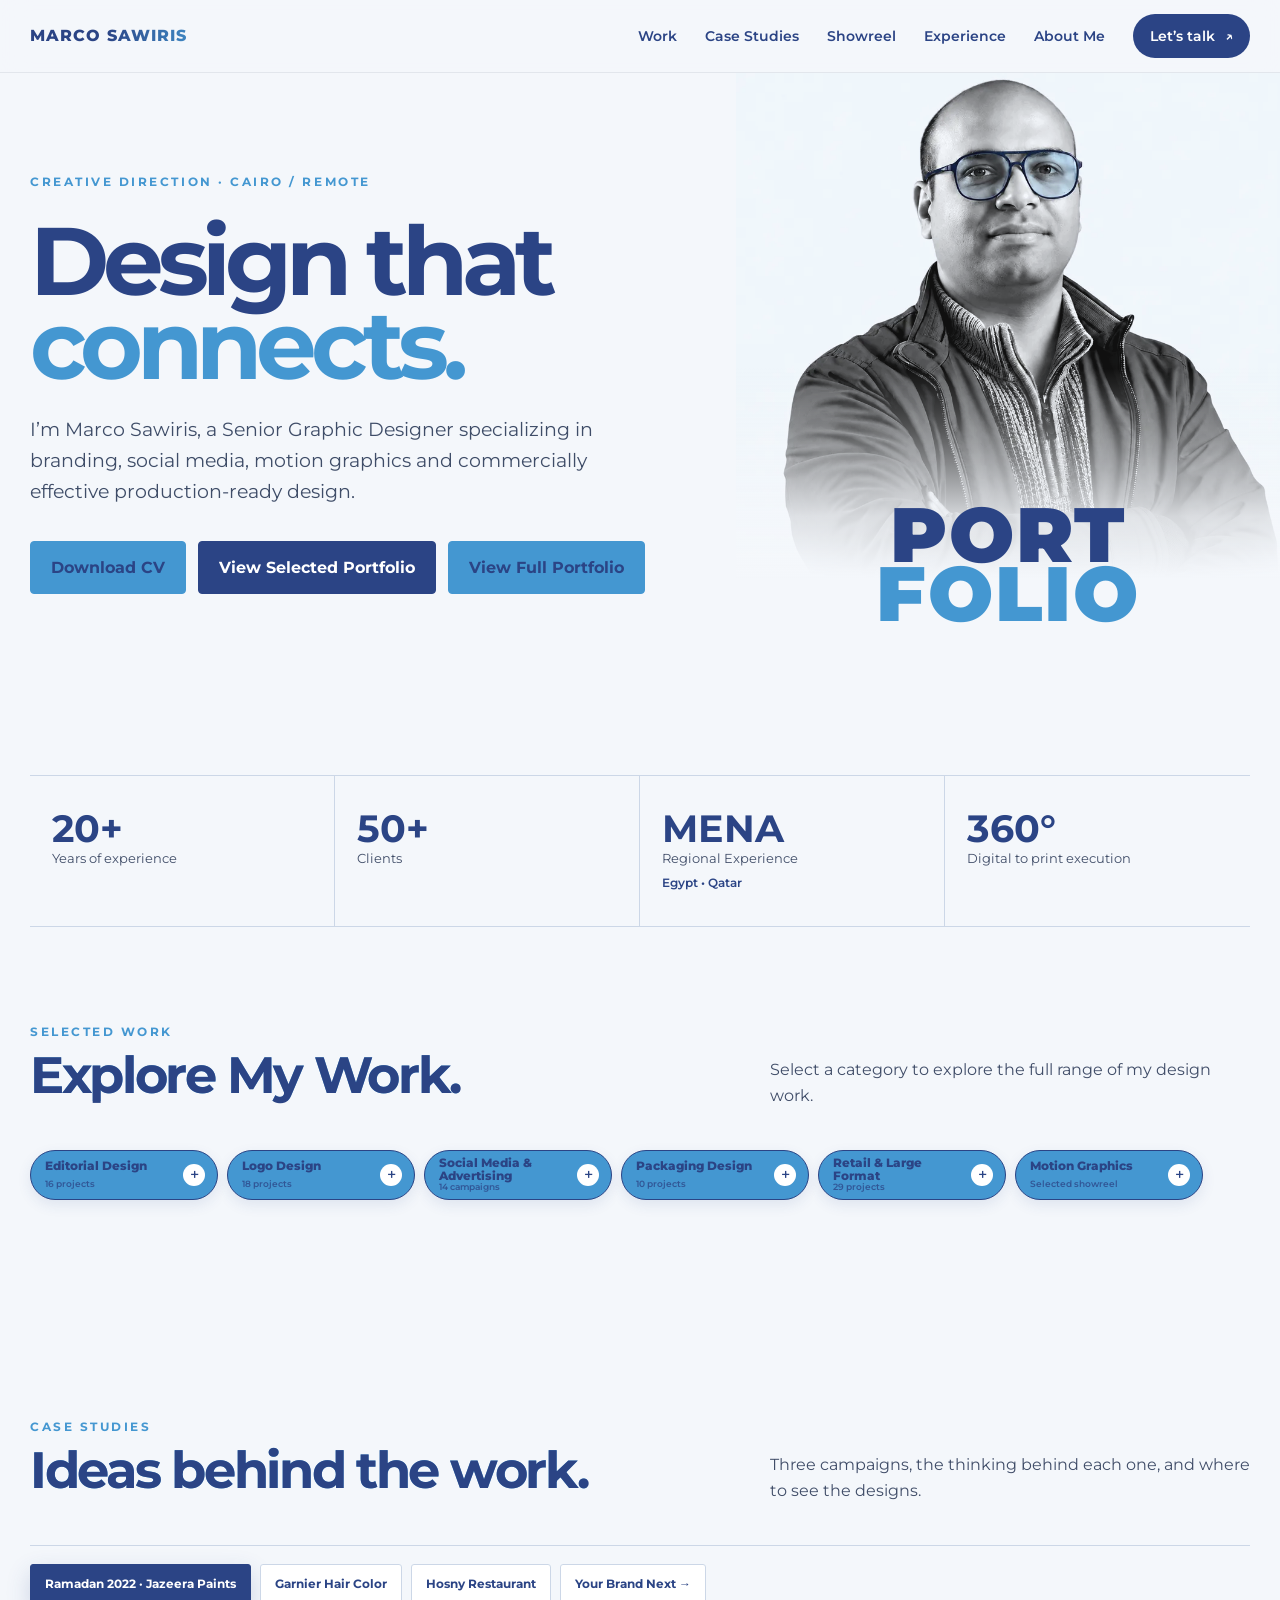
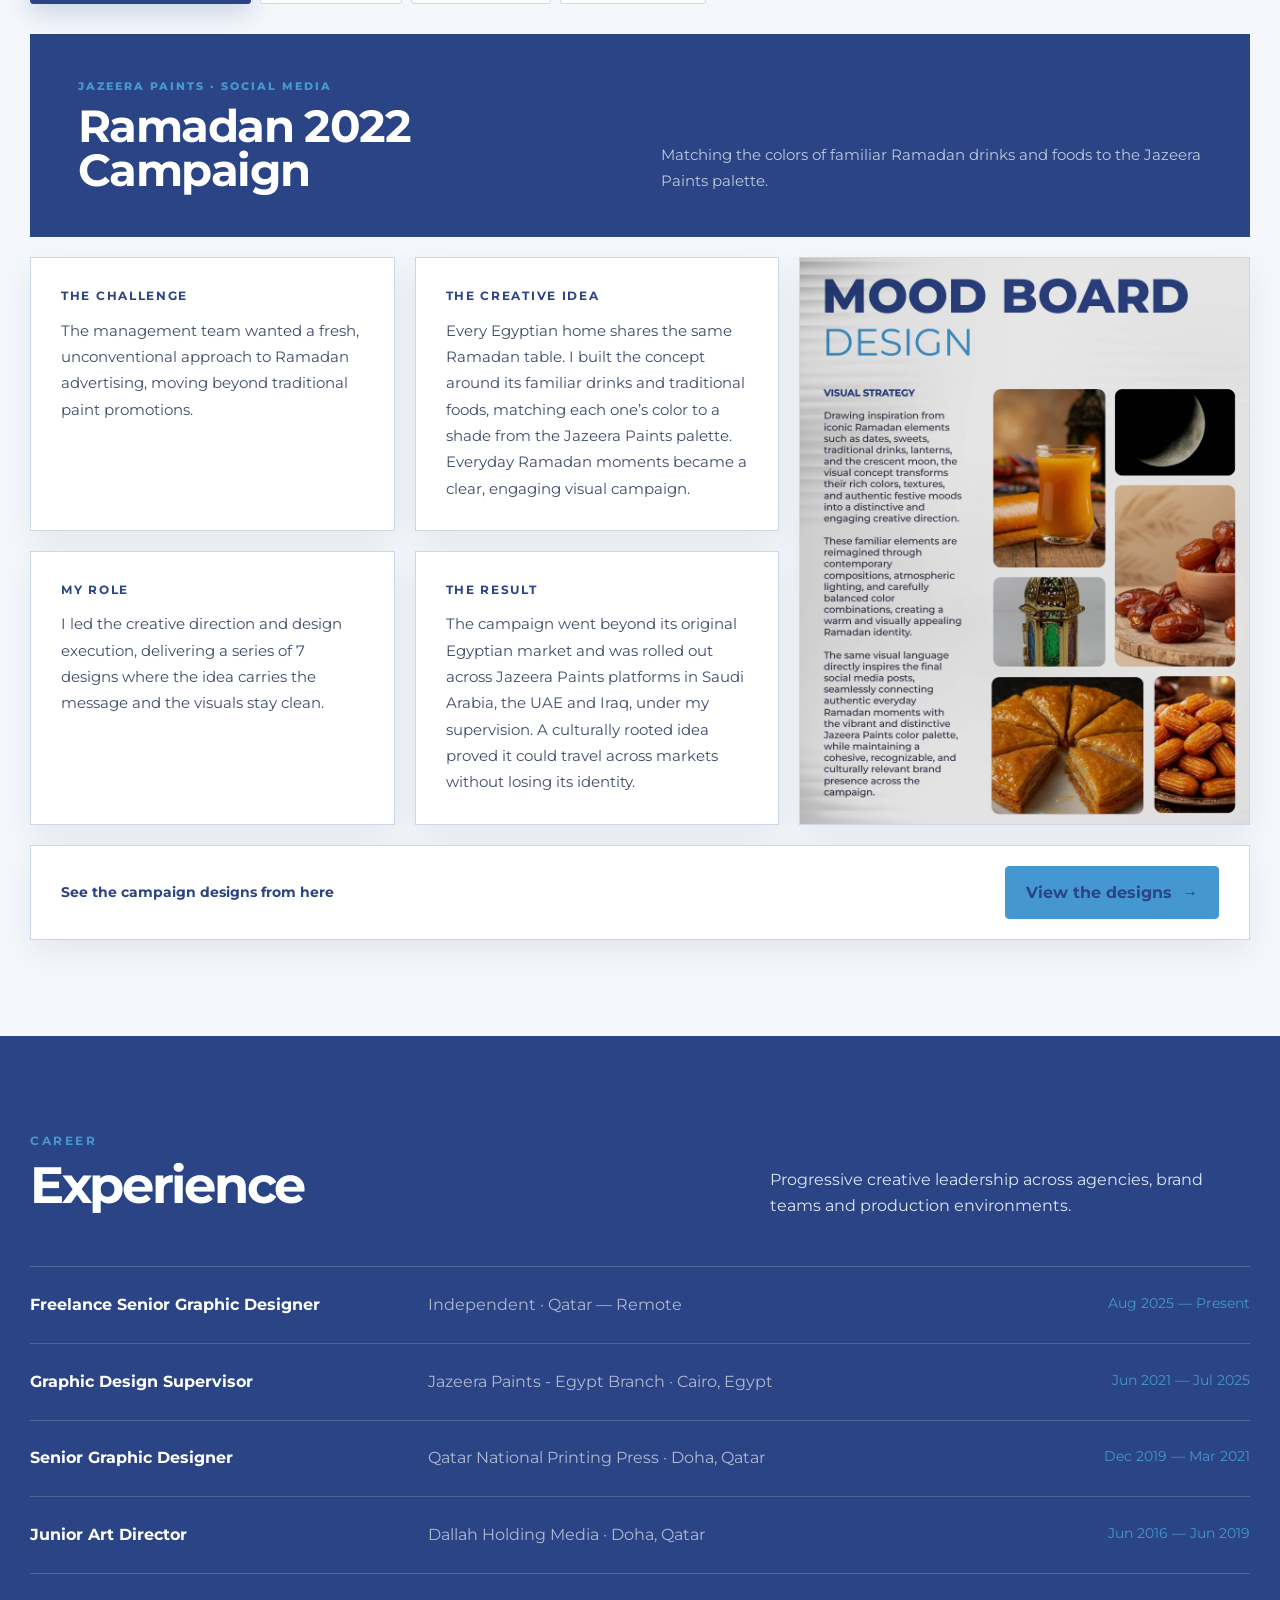
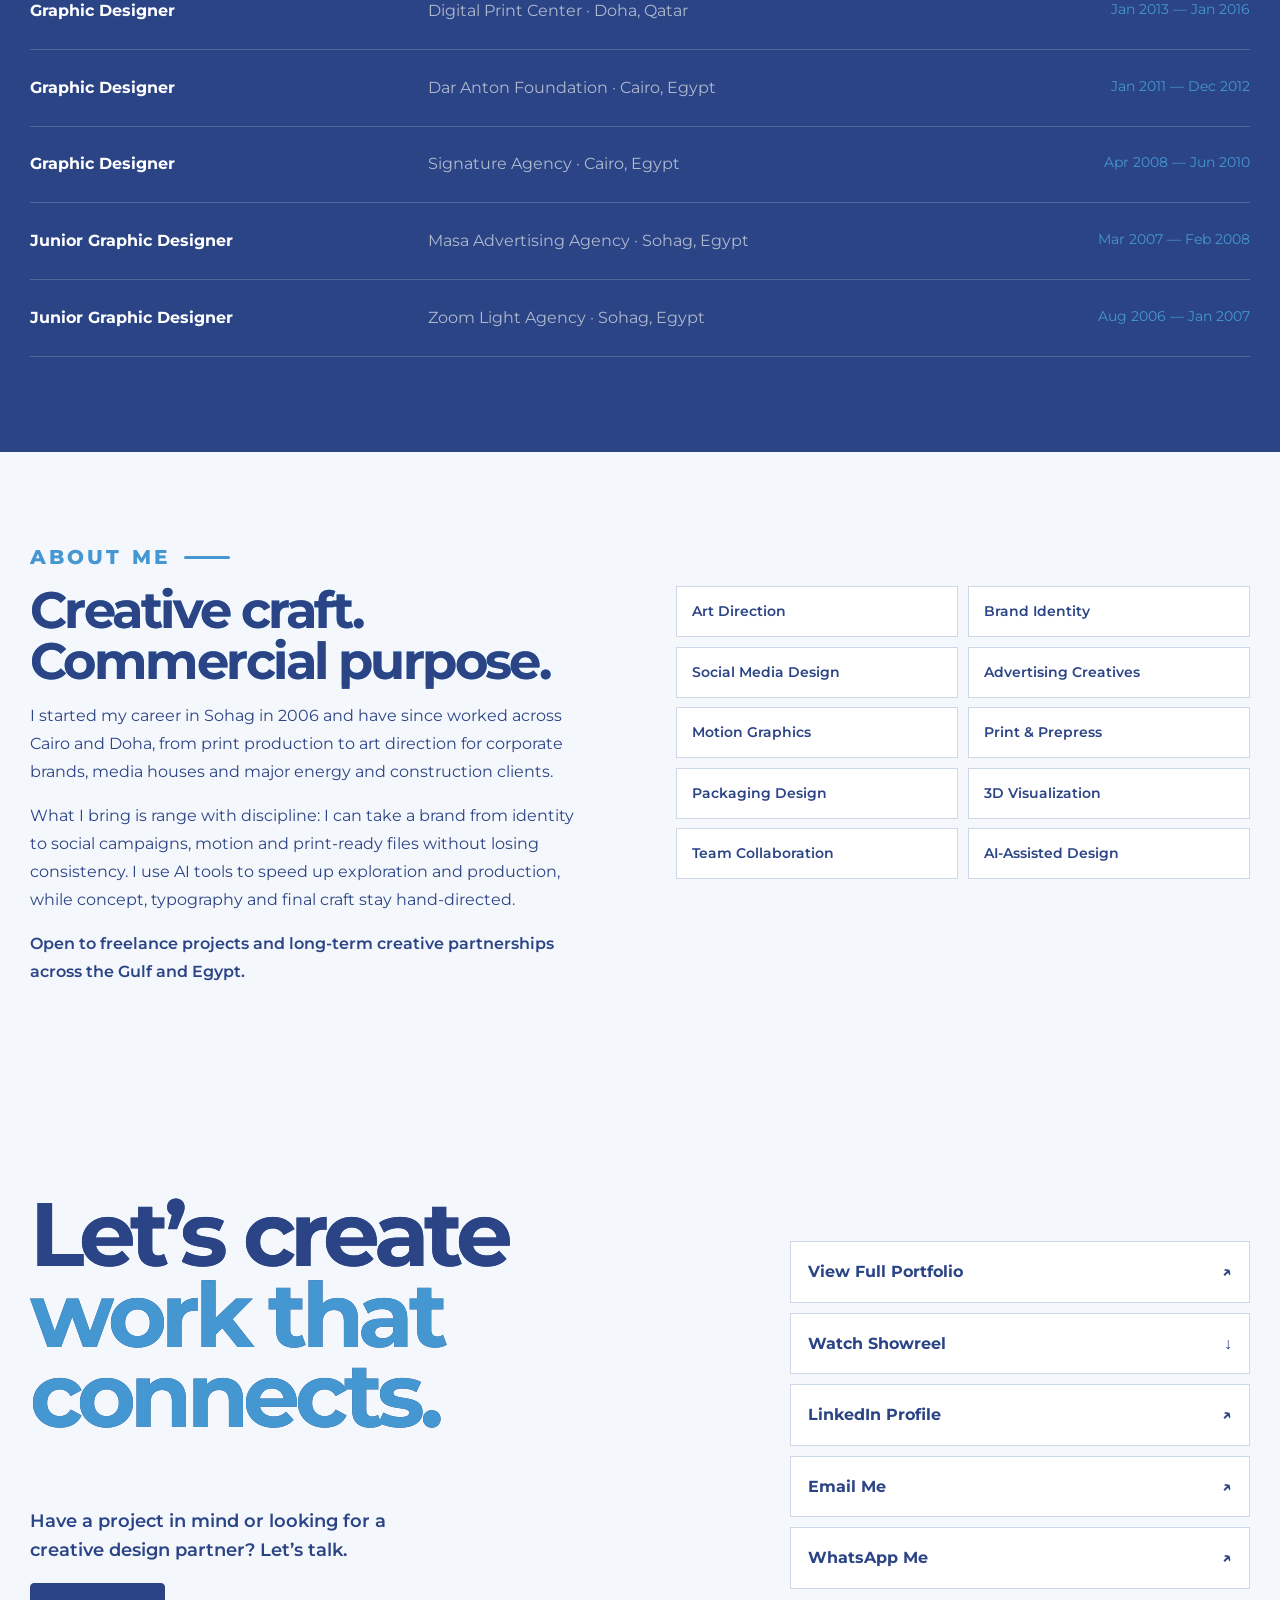
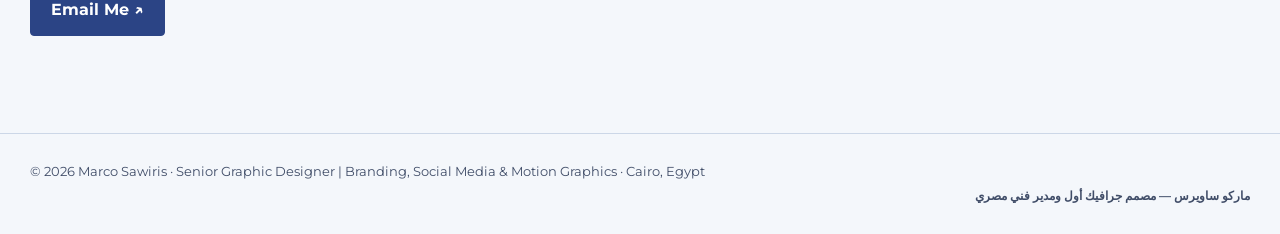
==== commit 1c70c4d5: "Add files via upload" ====
--- a/index.html
+++ b/index.html
@@ -43,7 +43,7 @@
     <!-- الستايلات -->
     <link rel="stylesheet" href="styles.css" />
     <link rel="stylesheet" href="experience-v19.css?v=47" />
-    <link rel="stylesheet" href="case-studies-v1.css?v=3" />
+    <link rel="stylesheet" href="case-studies-v1.css?v=4" />
     <style>
       .showreel .section-head .eyebrow,
       .showreel .section-head > p { color: #102044; }
@@ -75,7 +75,7 @@
     <script defer src="showreel-v1.js?v=4"></script>
     <script defer src="experience-v19.js"></script>
     <script defer src="portfolio-toggle.js?v=9"></script>
-    <script defer src="case-studies-v1.js?v=2"></script>
+    <script defer src="case-studies-v1.js?v=3"></script>
     <script defer src="artwork-protection.js?v=3"></script>
 
     <!-- بيانات منظمة لجوجل: كيان واحد متسق على نفس الدومين -->
--- a/case-studies-v1.css
+++ b/case-studies-v1.css
@@ -26,7 +26,7 @@
 #case-studies .cs-grid{gap:var(--cs-gap);margin:0}
 #case-studies .cs-block{padding:28px 30px}
 #case-studies .cs-actions{margin-top:var(--cs-gap);padding:20px 30px;gap:16px;justify-content:space-between;background:#fff;border:1px solid var(--line);box-shadow:0 12px 34px rgba(16,32,68,.07)}
-.cs-has-collage{display:grid;grid-template-columns:minmax(0,1fr) minmax(0,.6fr);grid-template-areas:"head head" "grid photo" "act act";column-gap:var(--cs-gap)}
+.cs-has-collage{display:grid;grid-template-columns:minmax(0,1fr) var(--collage-w,38%);grid-template-areas:"head head" "grid photo" "act act";column-gap:var(--cs-gap)}
 .cs-has-collage>.campaign-heading{grid-area:head}
 .cs-has-collage>.cs-grid{grid-area:grid}
 .cs-has-collage>.cs-actions{grid-area:act}
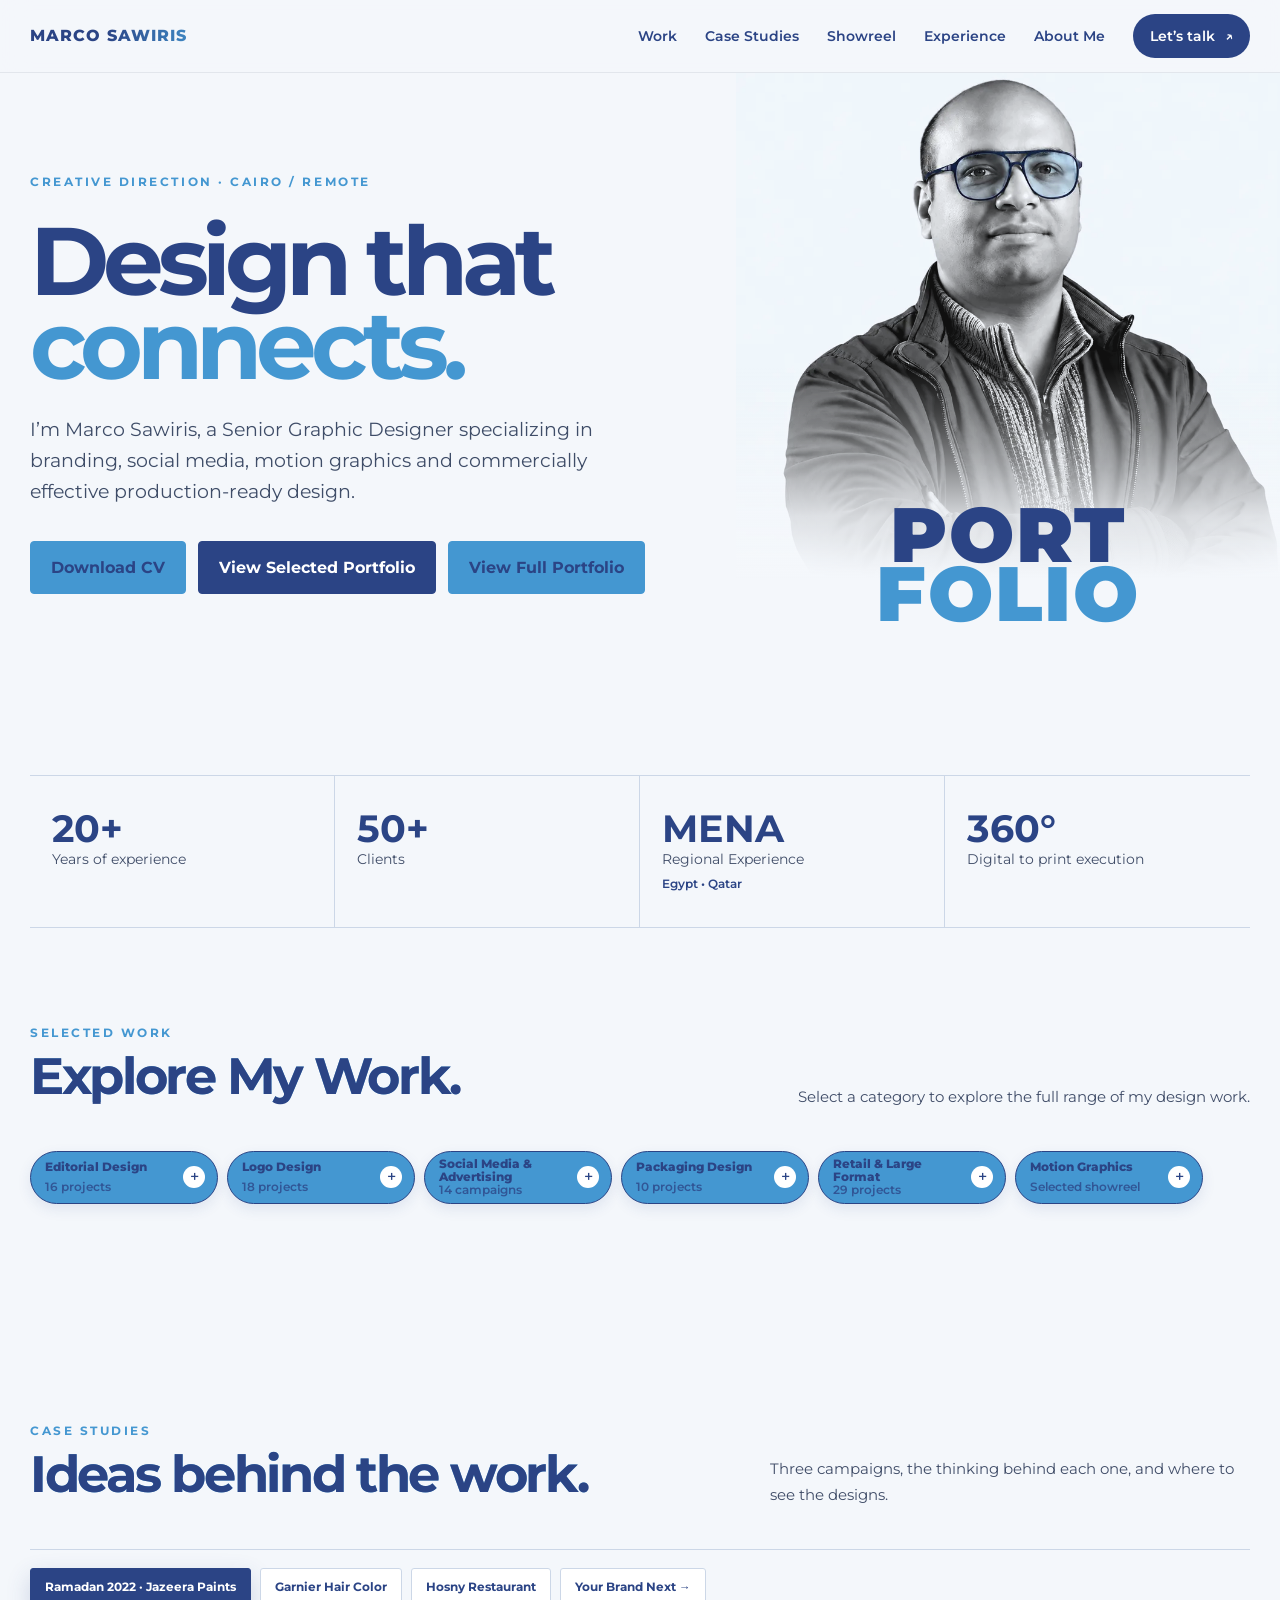
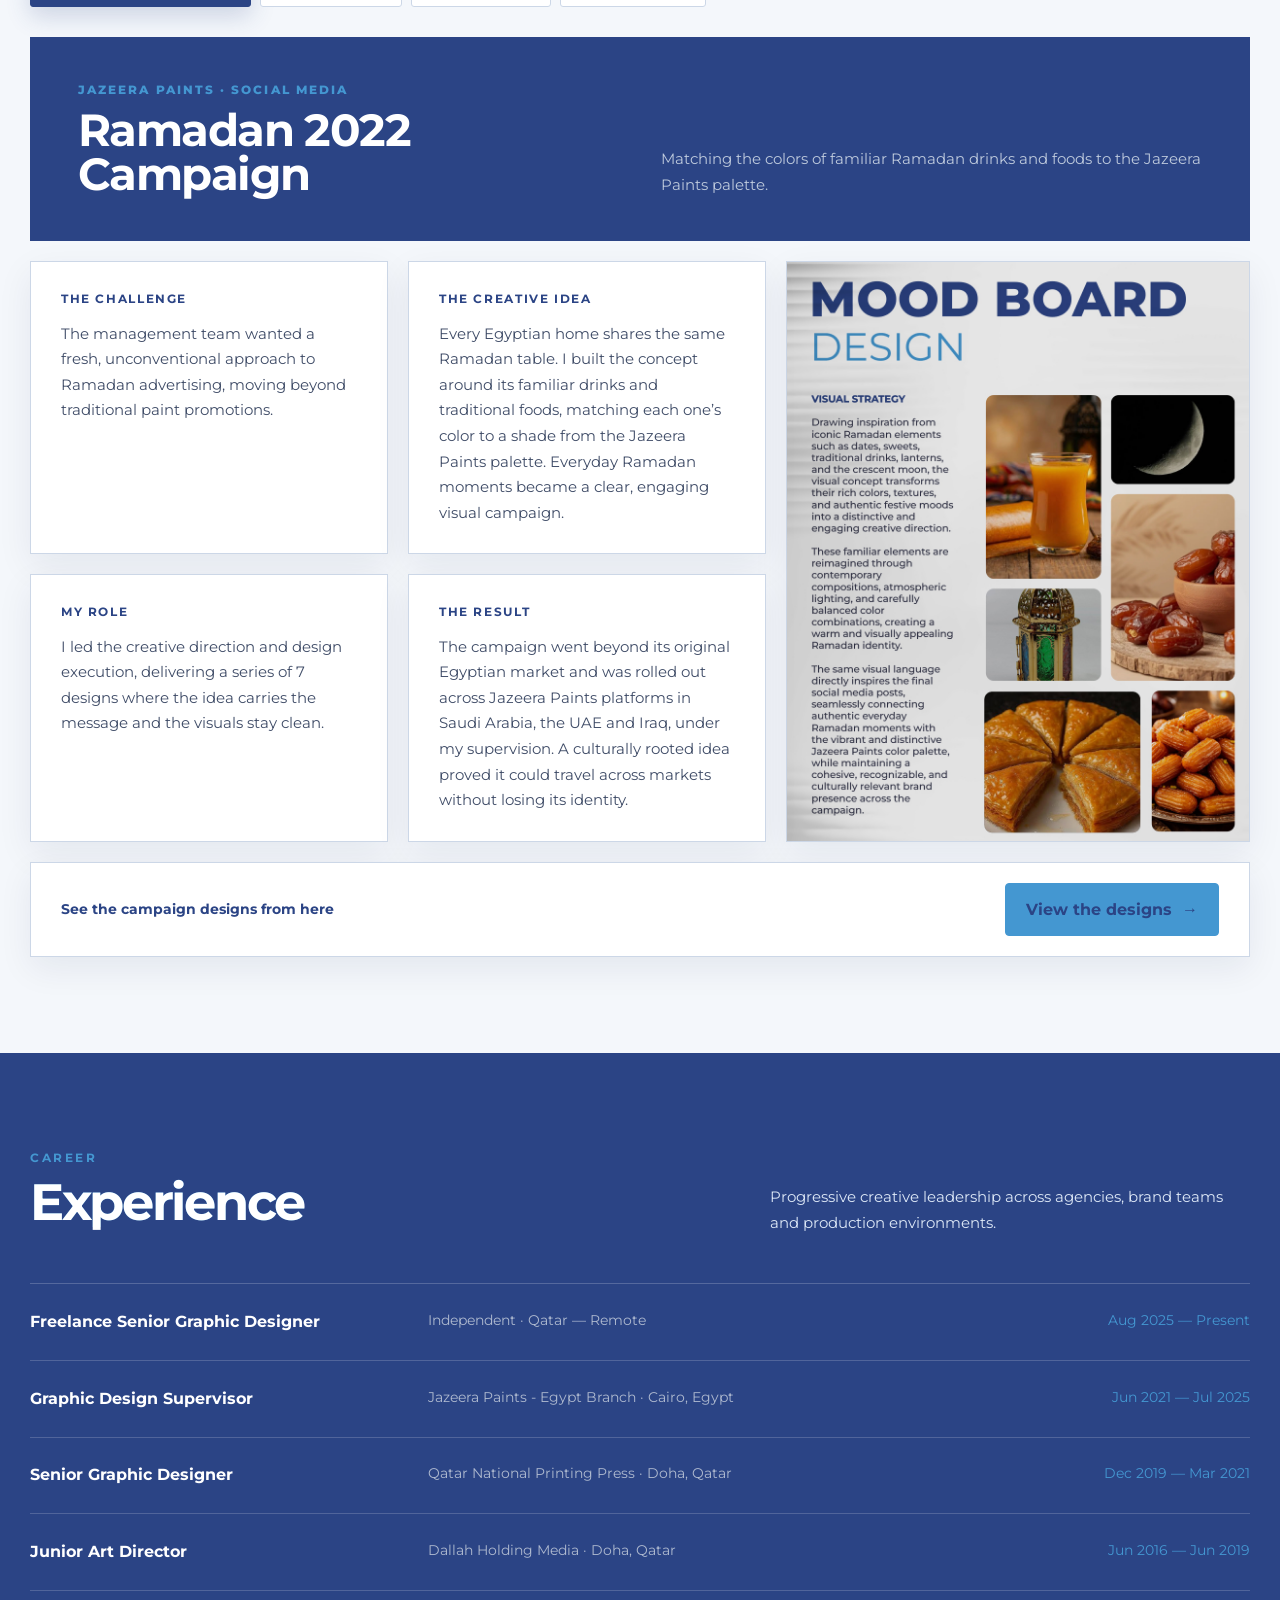
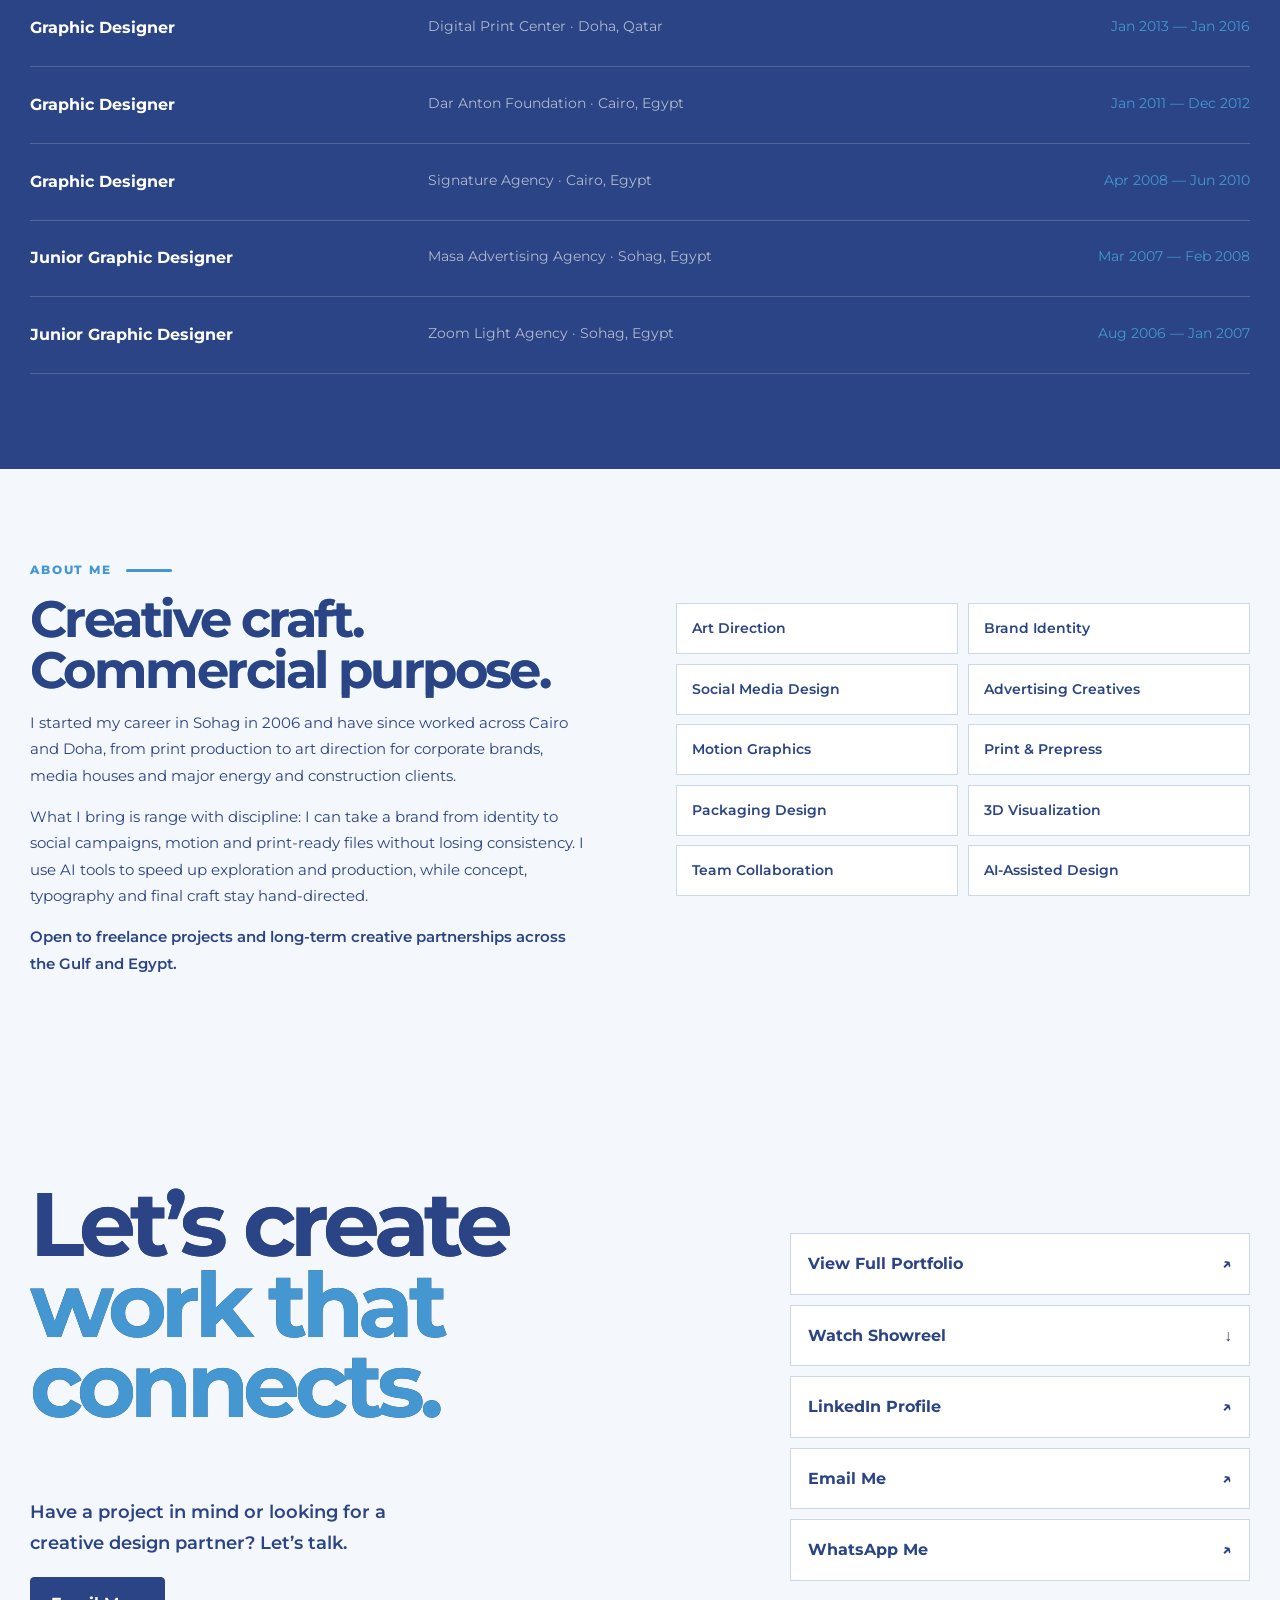
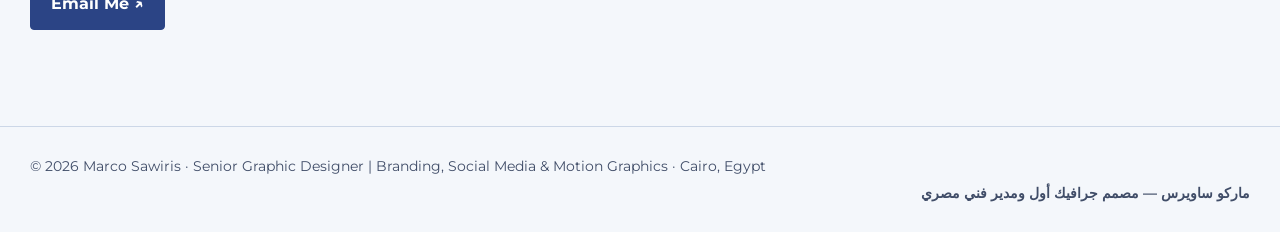
==== commit e8ed3aa7: "update 001" ====
--- a/index.html
+++ b/index.html
@@ -44,6 +44,7 @@
     <link rel="stylesheet" href="styles.css" />
     <link rel="stylesheet" href="experience-v19.css?v=47" />
     <link rel="stylesheet" href="case-studies-v1.css?v=4" />
+    <link rel="stylesheet" href="typography-v1.css?v=1" />
     <style>
       .showreel .section-head .eyebrow,
       .showreel .section-head > p { color: #102044; }
--- a/typography-v1.css
+++ b/typography-v1.css
@@ -0,0 +1,25 @@
+/* Unified typography. One font (Montserrat, set globally) and one size scale for all text.
+   Large display headings (hero h1, section h2, stat numbers, campaign titles) keep their own sizes. */
+:root{
+  --fs-title:clamp(1.1rem,1.6vw,1.45rem); /* card / project titles */
+  --fs-sub:1rem;                           /* row titles (roles, company names) */
+  --fs-body:.94rem;                        /* all paragraph text */
+  --fs-ui:.88rem;                          /* menu, skills, dates, captions, footer */
+  --fs-label:.72rem;                       /* eyebrows, kickers, tabs, small caps labels */
+  --lh-body:1.7;
+}
+
+/* Card / project titles */
+.editorial-copy h3,.logo-card .editorial-copy h3,.showreel-copy strong{font-size:var(--fs-title)}
+
+/* Row titles */
+.role strong,.company-heading strong{font-size:var(--fs-sub)}
+
+/* Paragraph text */
+.section-head p,.contact p,#about .about-grid p,.editorial-copy p,.logo-card .editorial-copy p,.campaign-heading p,.cs-block p,.cs-block li{font-size:var(--fs-body);line-height:var(--lh-body)}
+
+/* UI / secondary text */
+.menu a,.skill,#about .skill,.role span,.role time,.company-heading span,.stat span,.showreel-copy span,.footer,.arabic-identity,.cs-note{font-size:var(--fs-ui)}
+
+/* Labels */
+.eyebrow,#about .about-eyebrow,.campaign-kicker,.campaign-tab,.editorial-copy .project-type,.editorial-copy h4,.cs-block h4,.work-card small,.stat small,.project-label span,.filter,.filter-label,.filter-meta,.video-card,.video-title,.video-play{font-size:var(--fs-label)}
